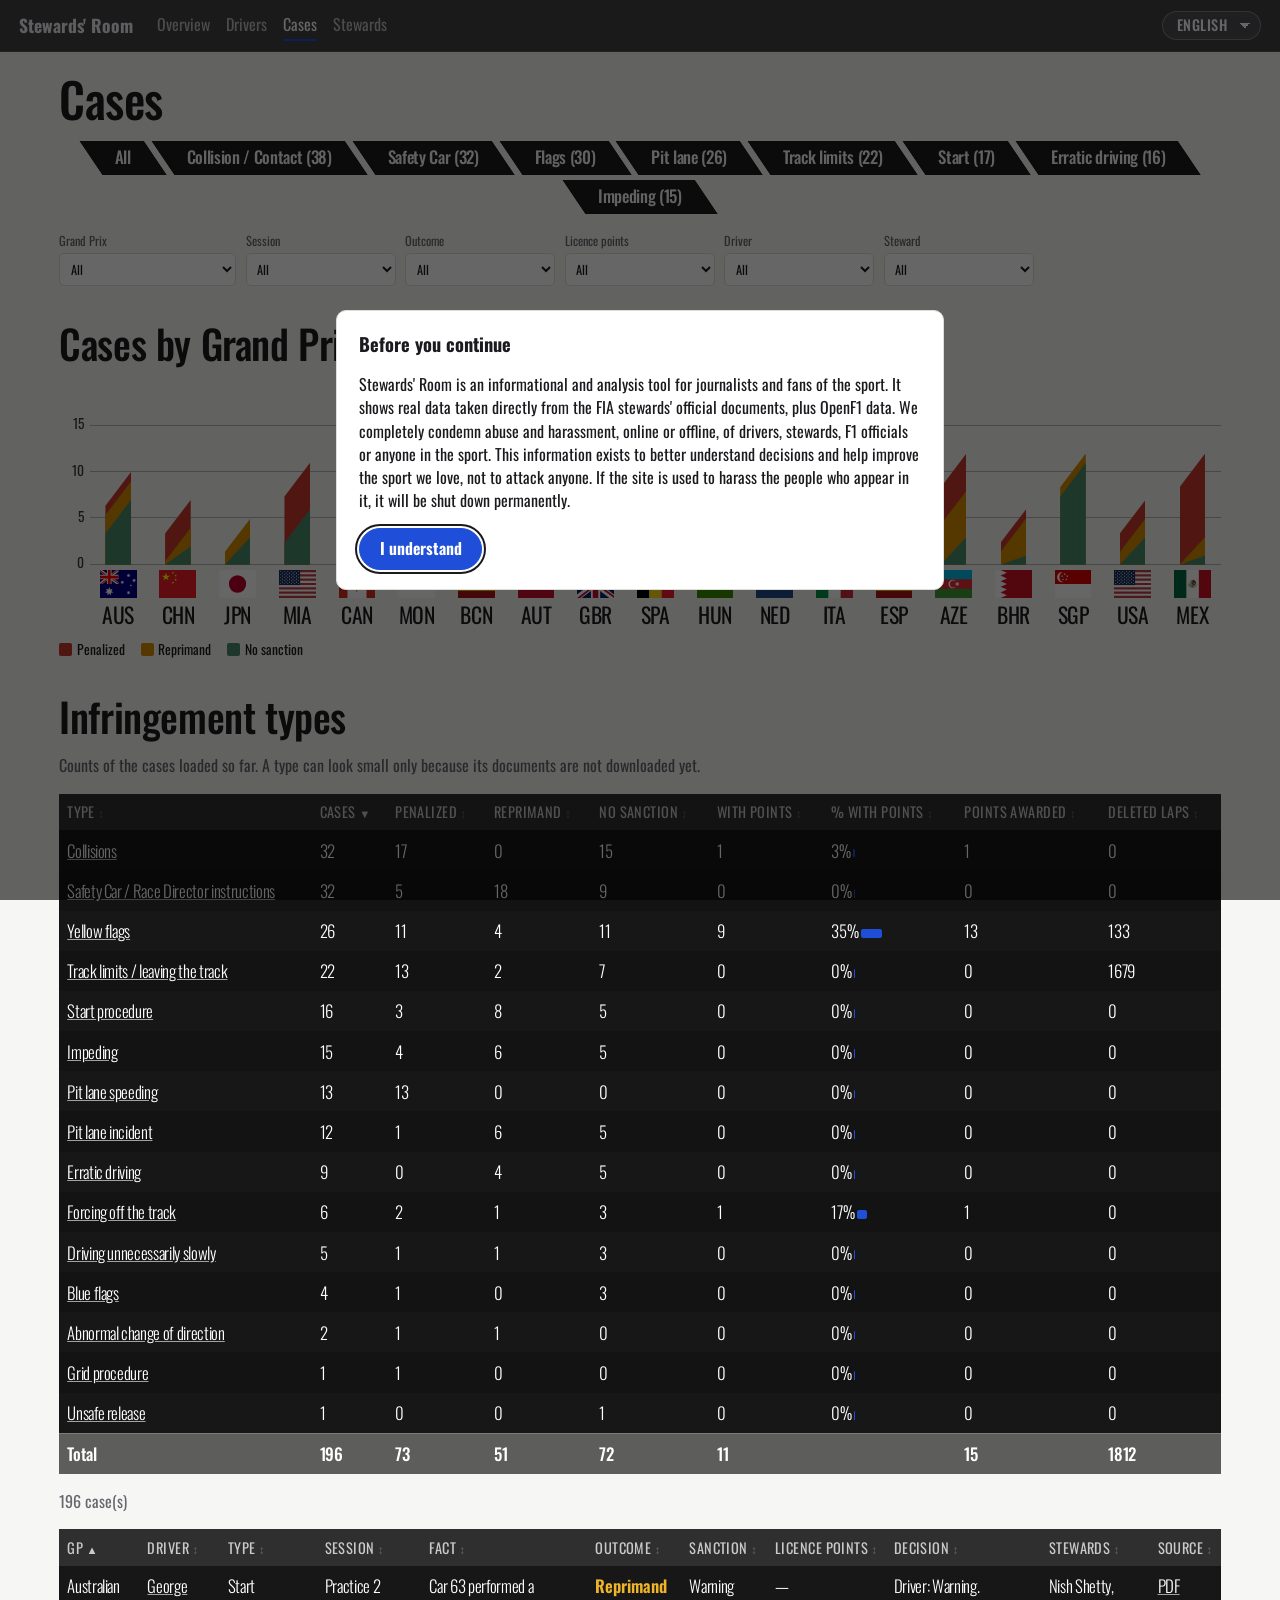
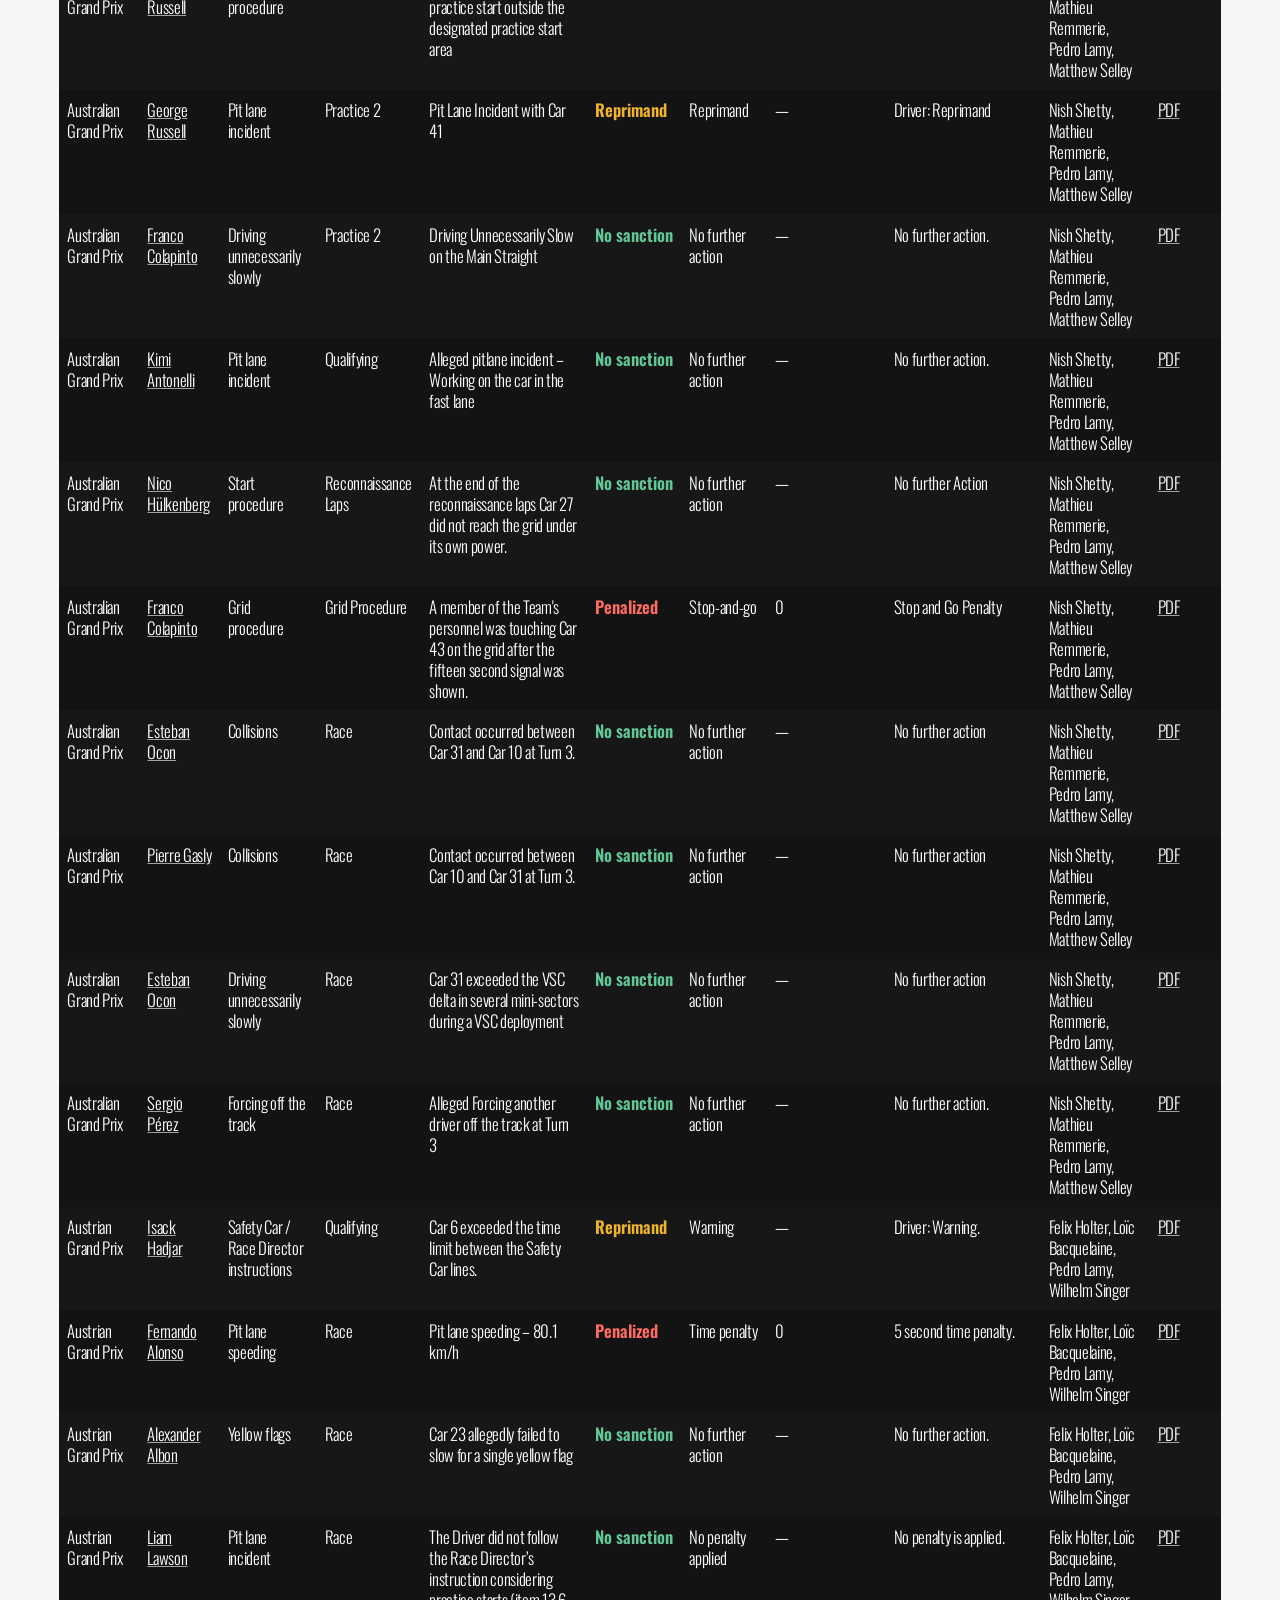
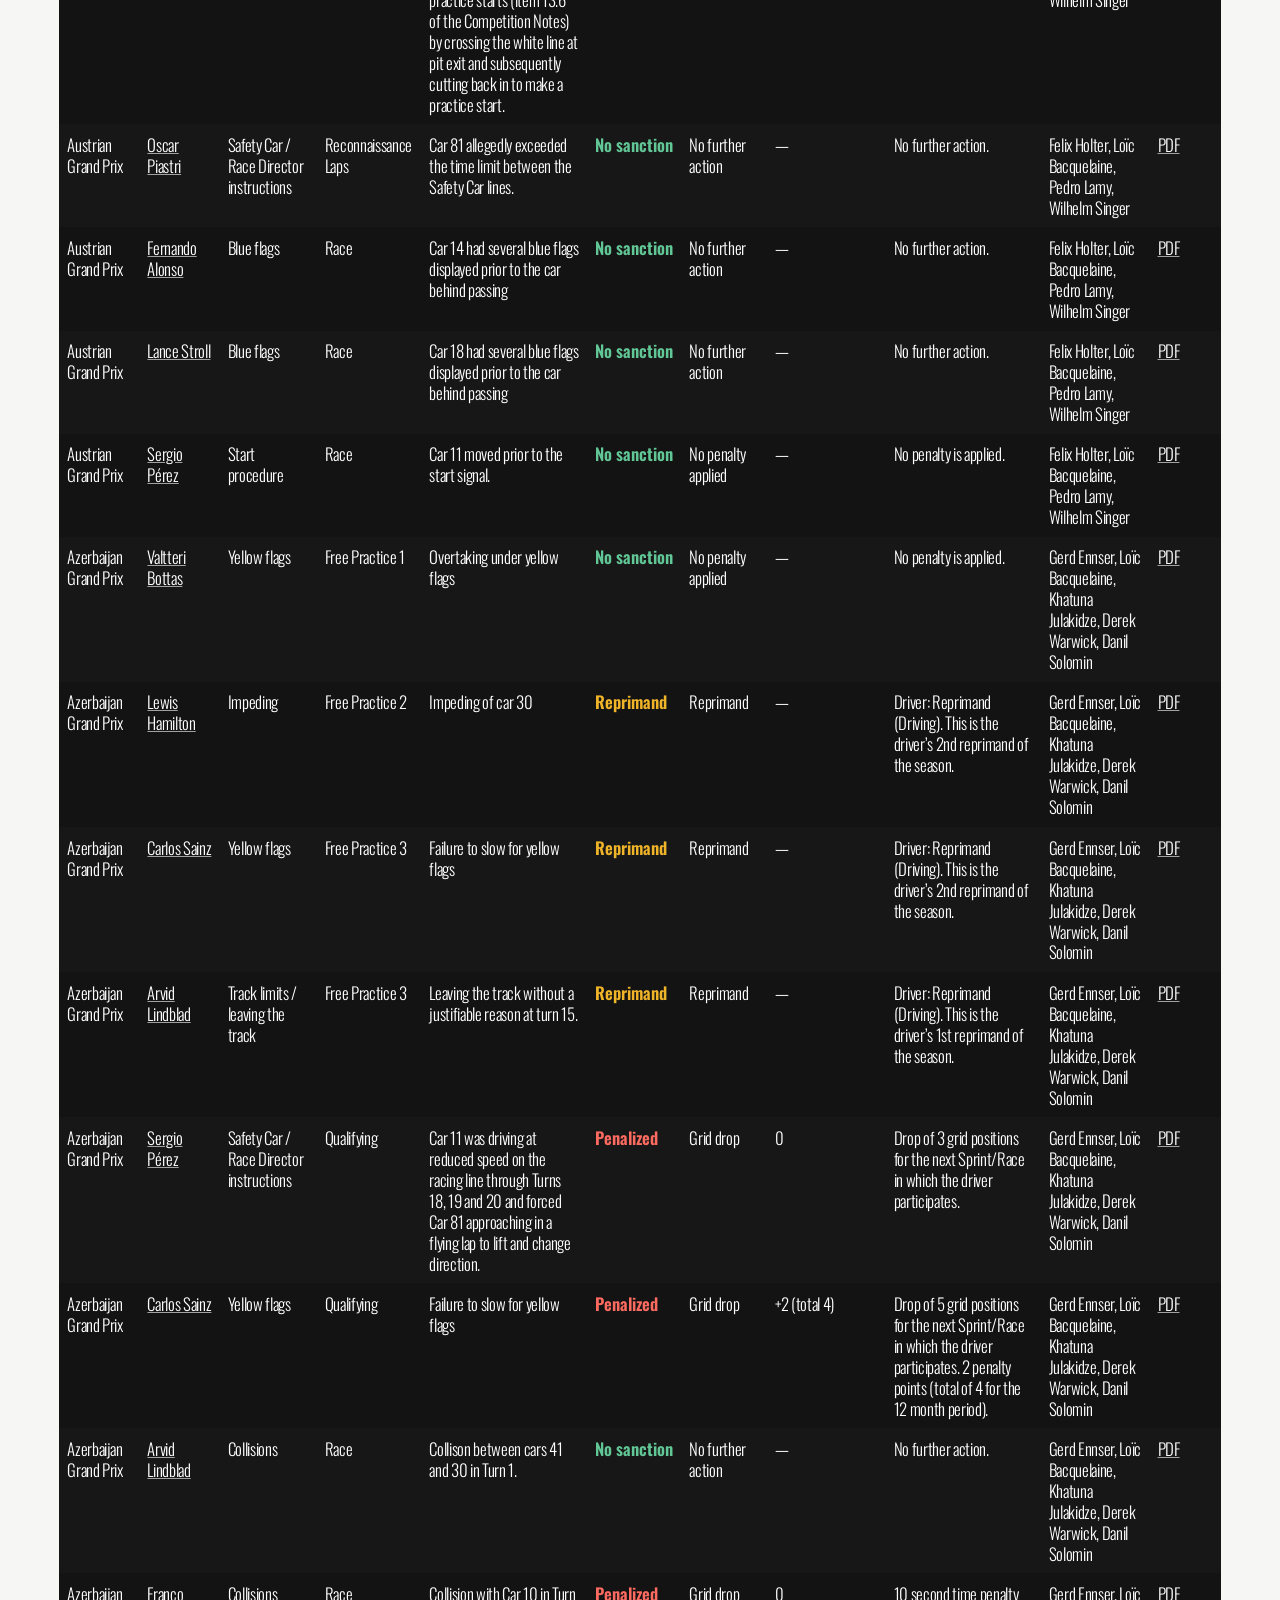
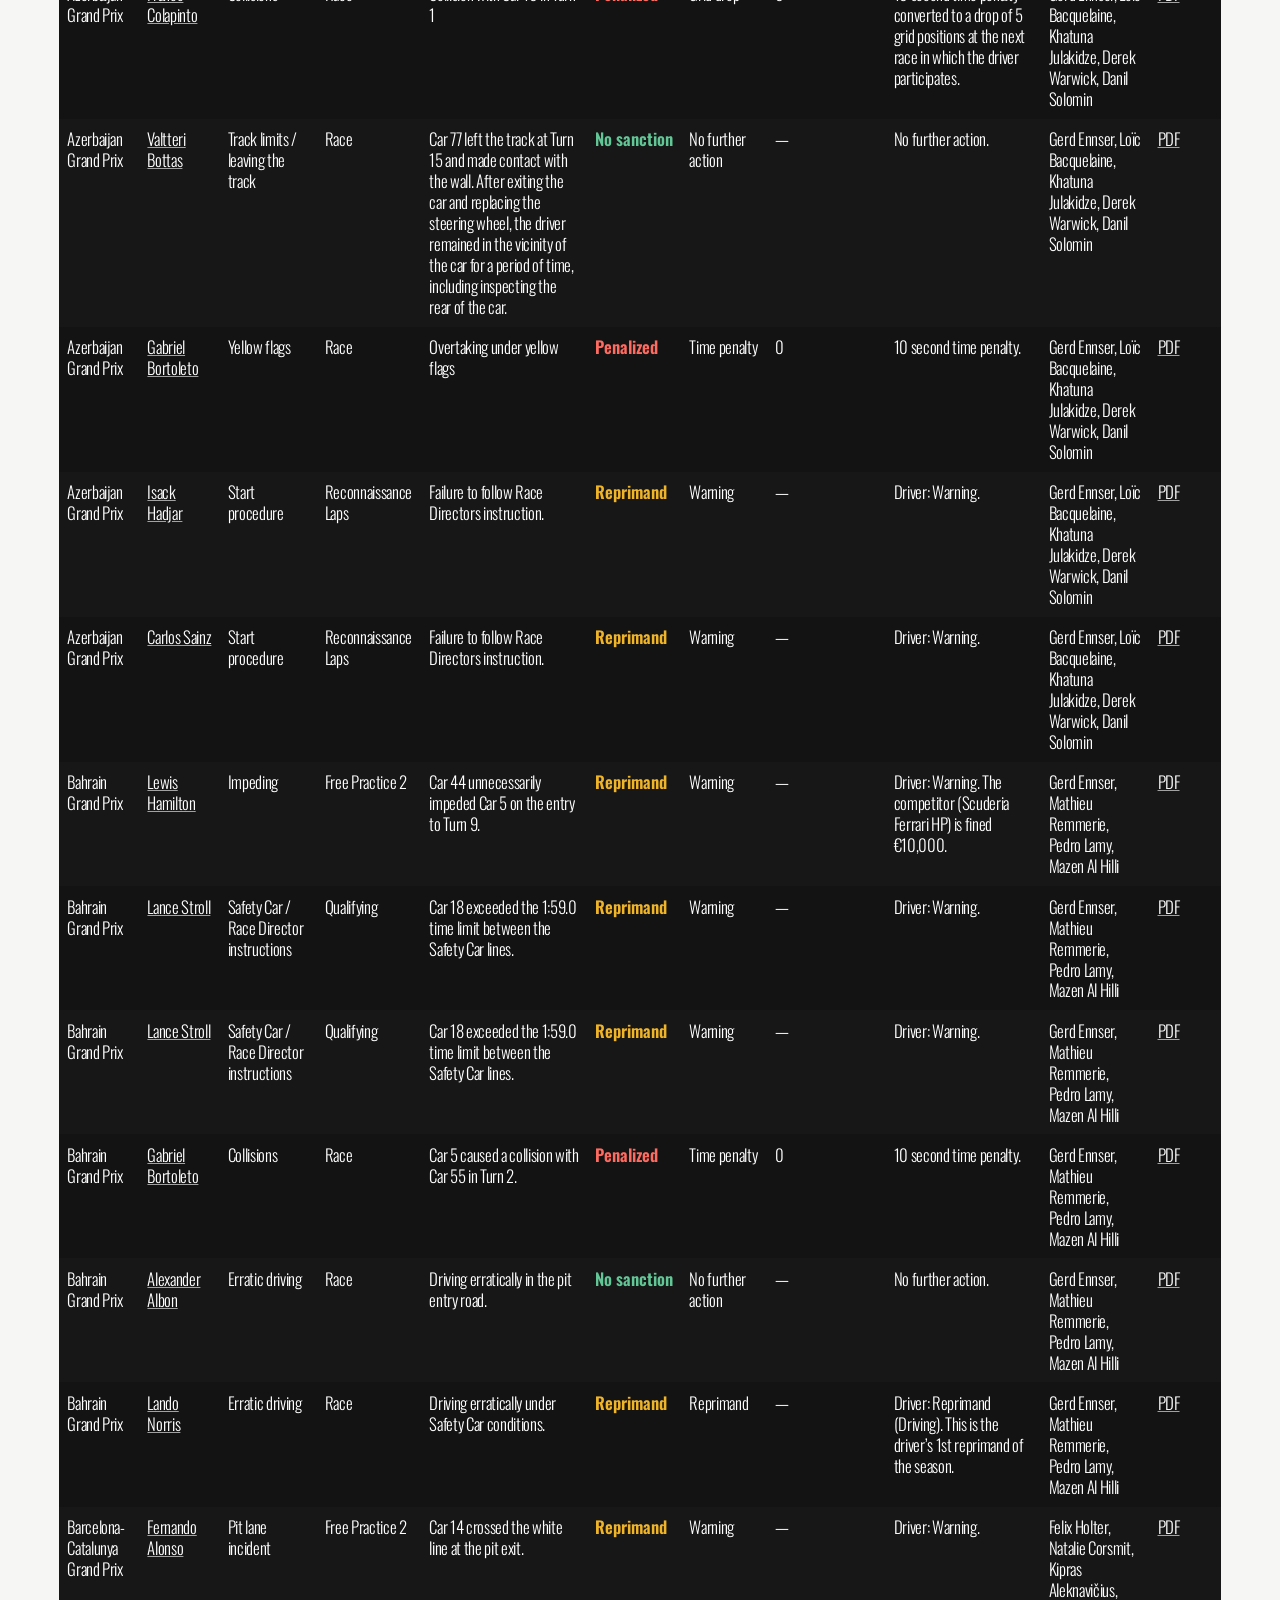
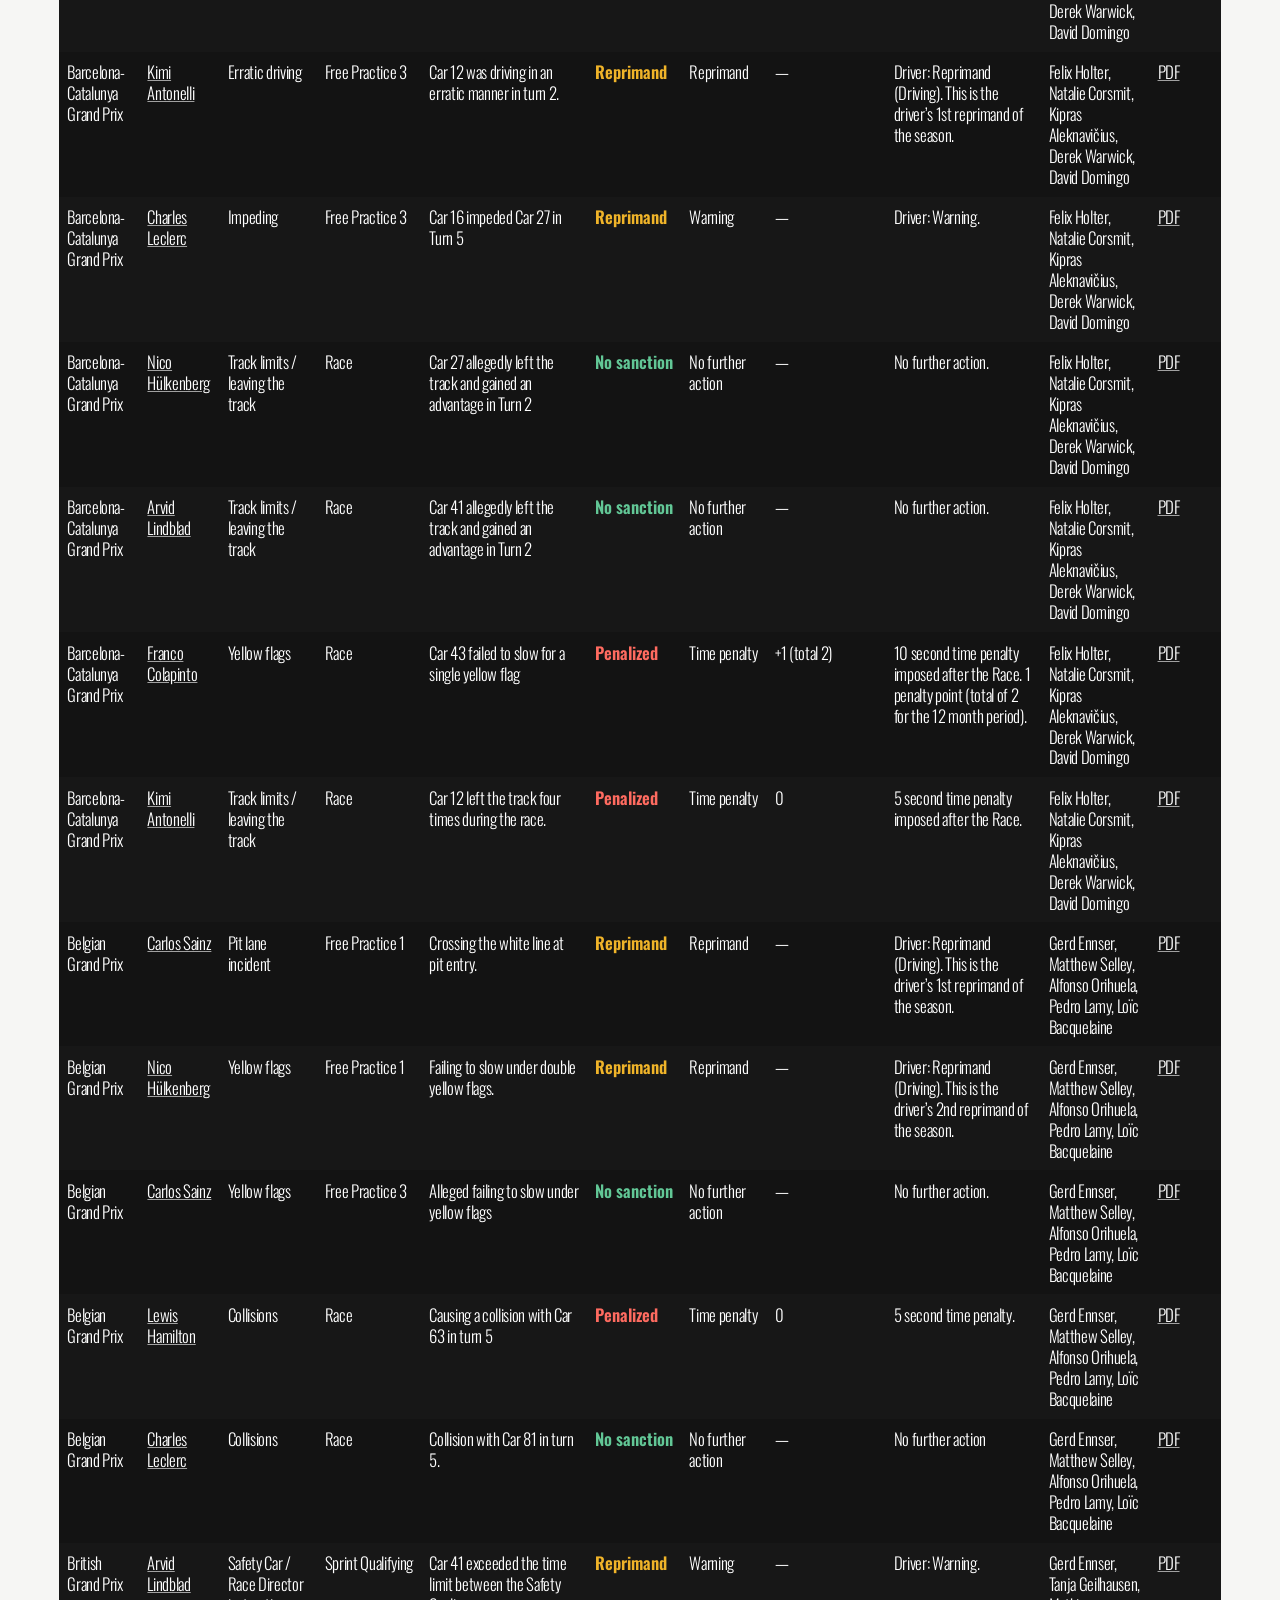
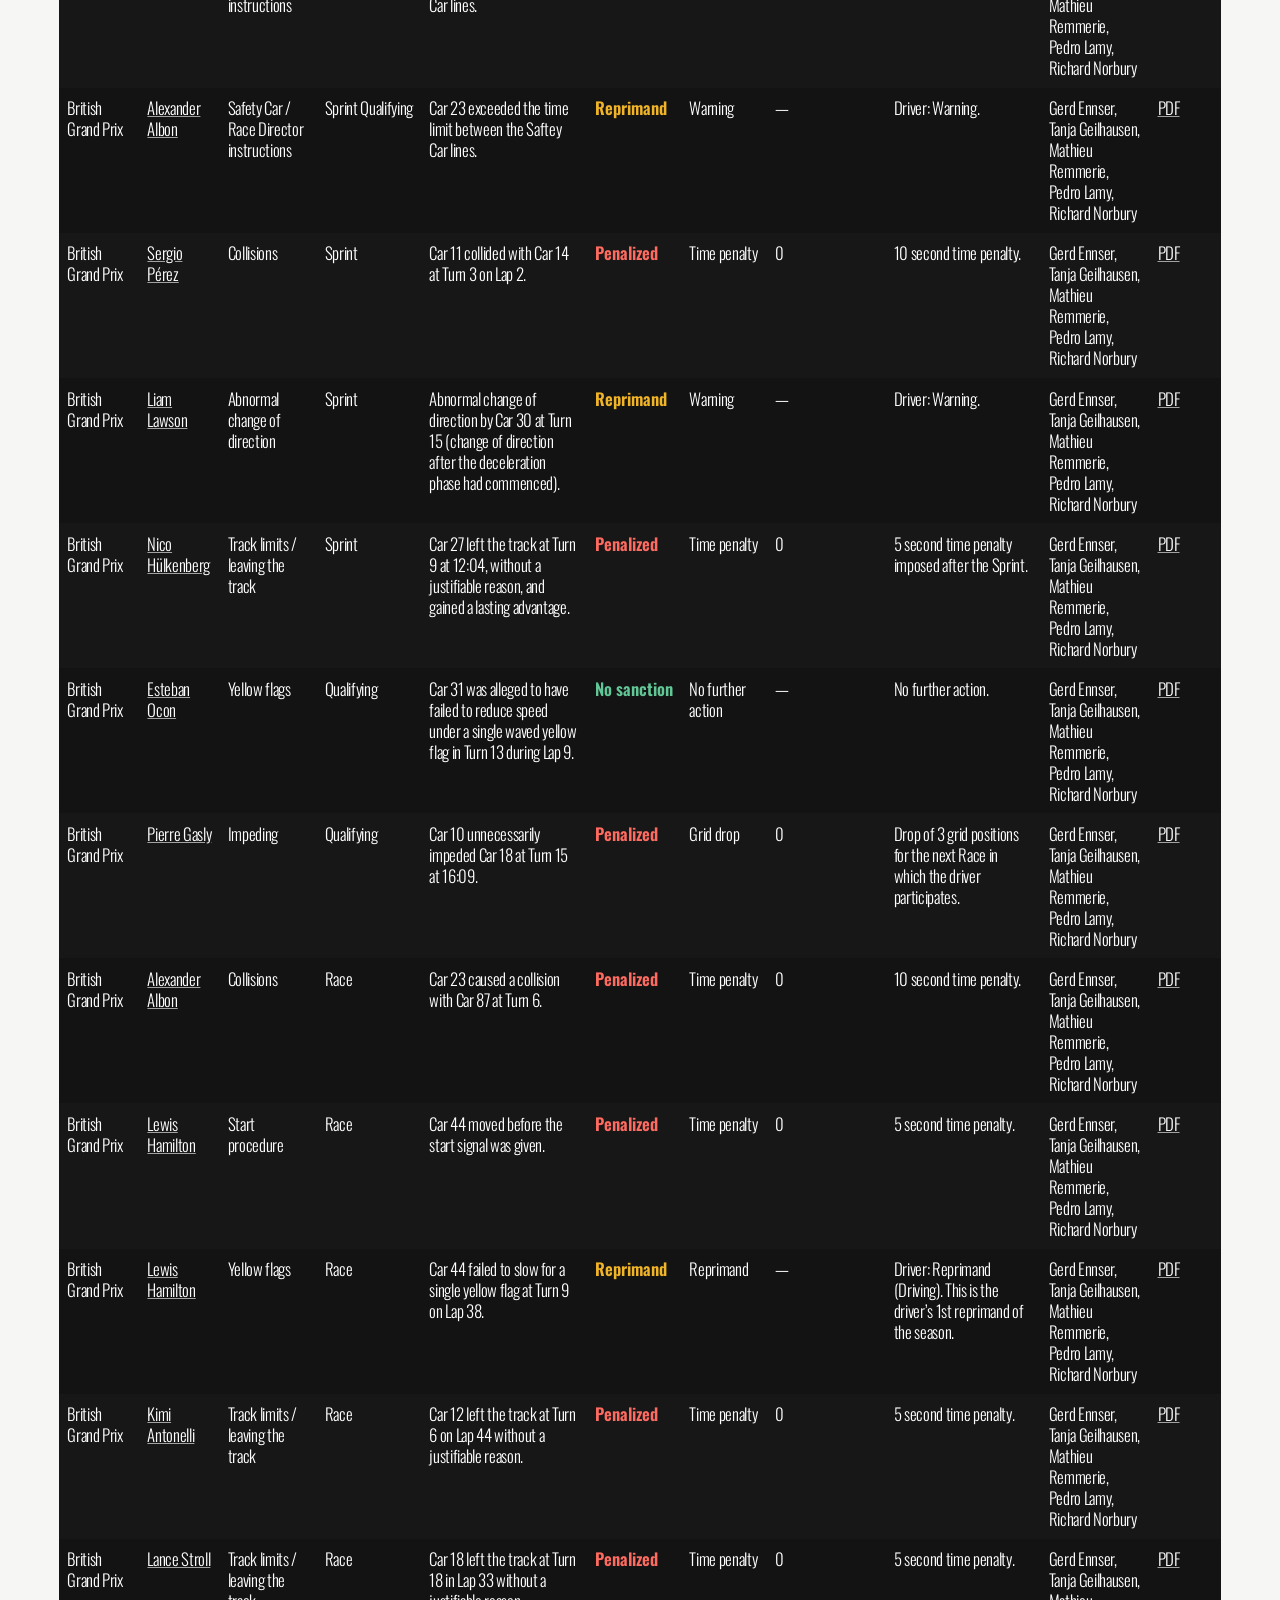
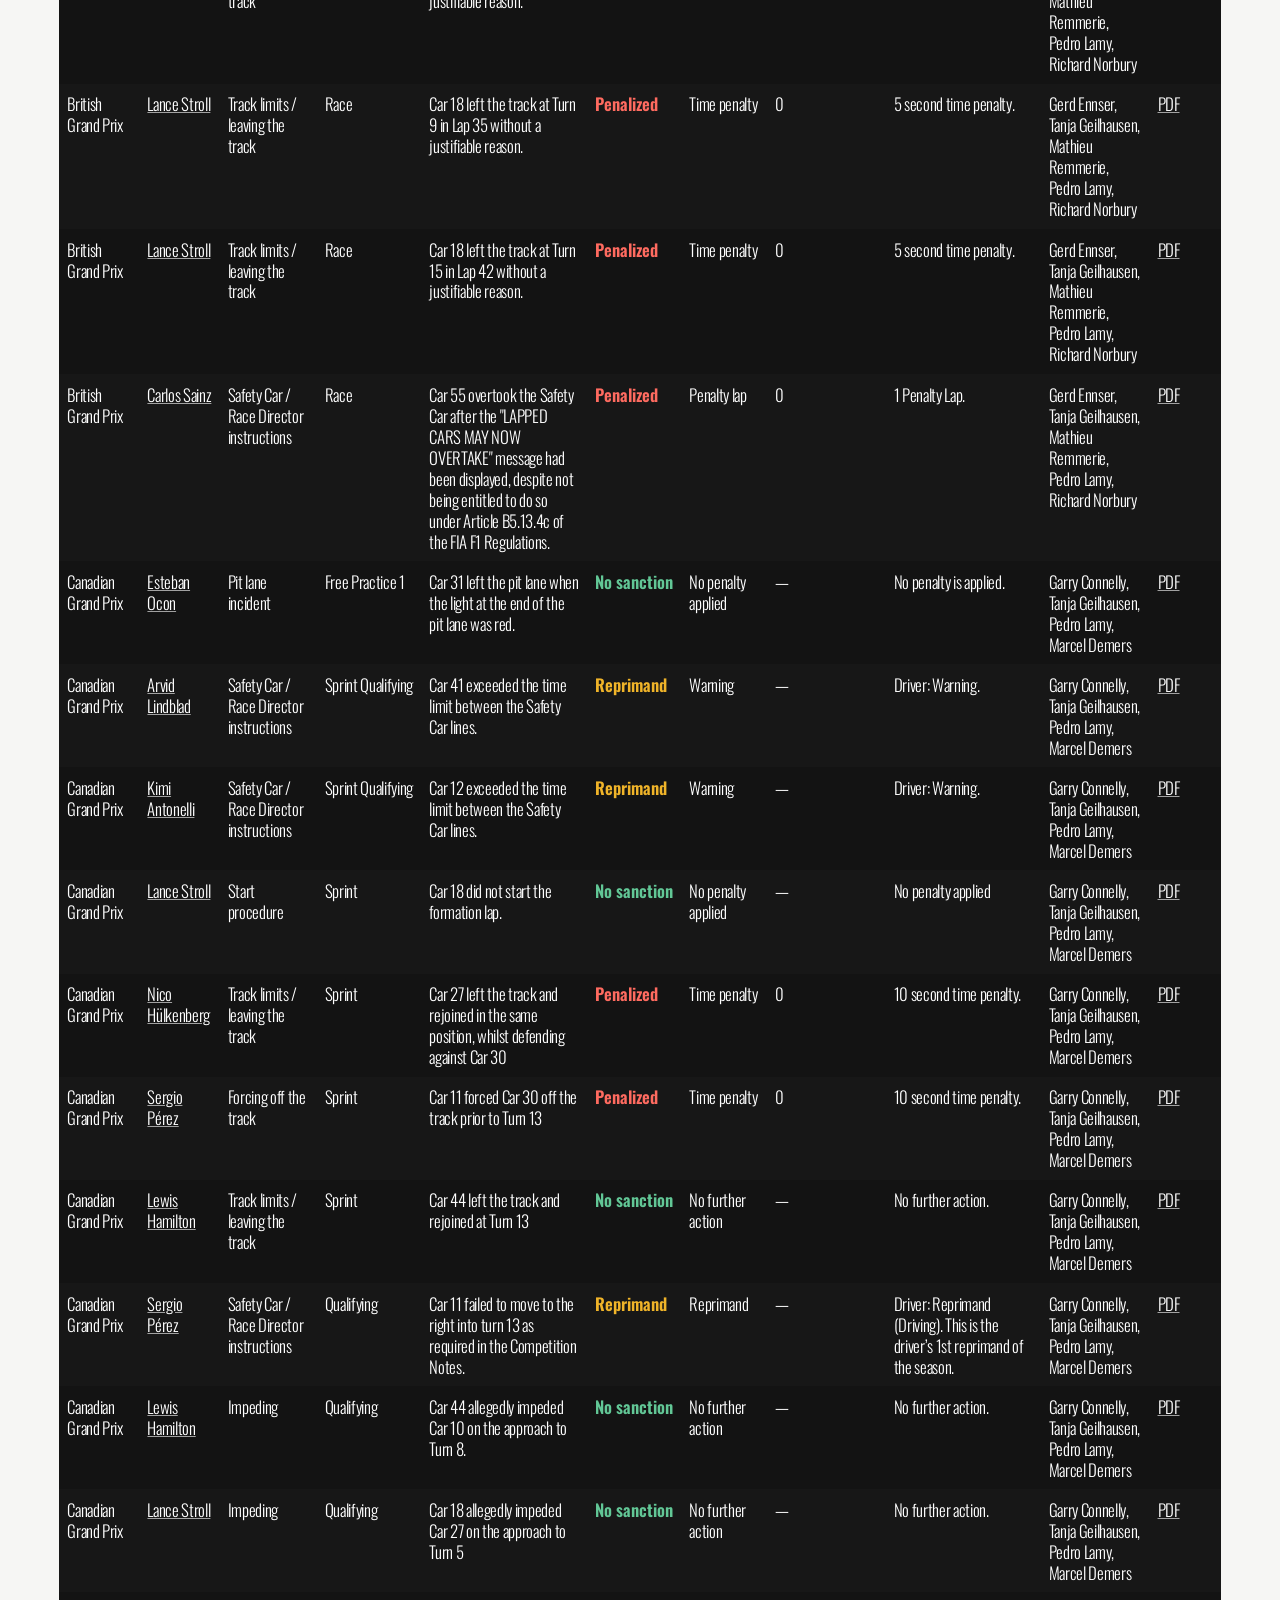
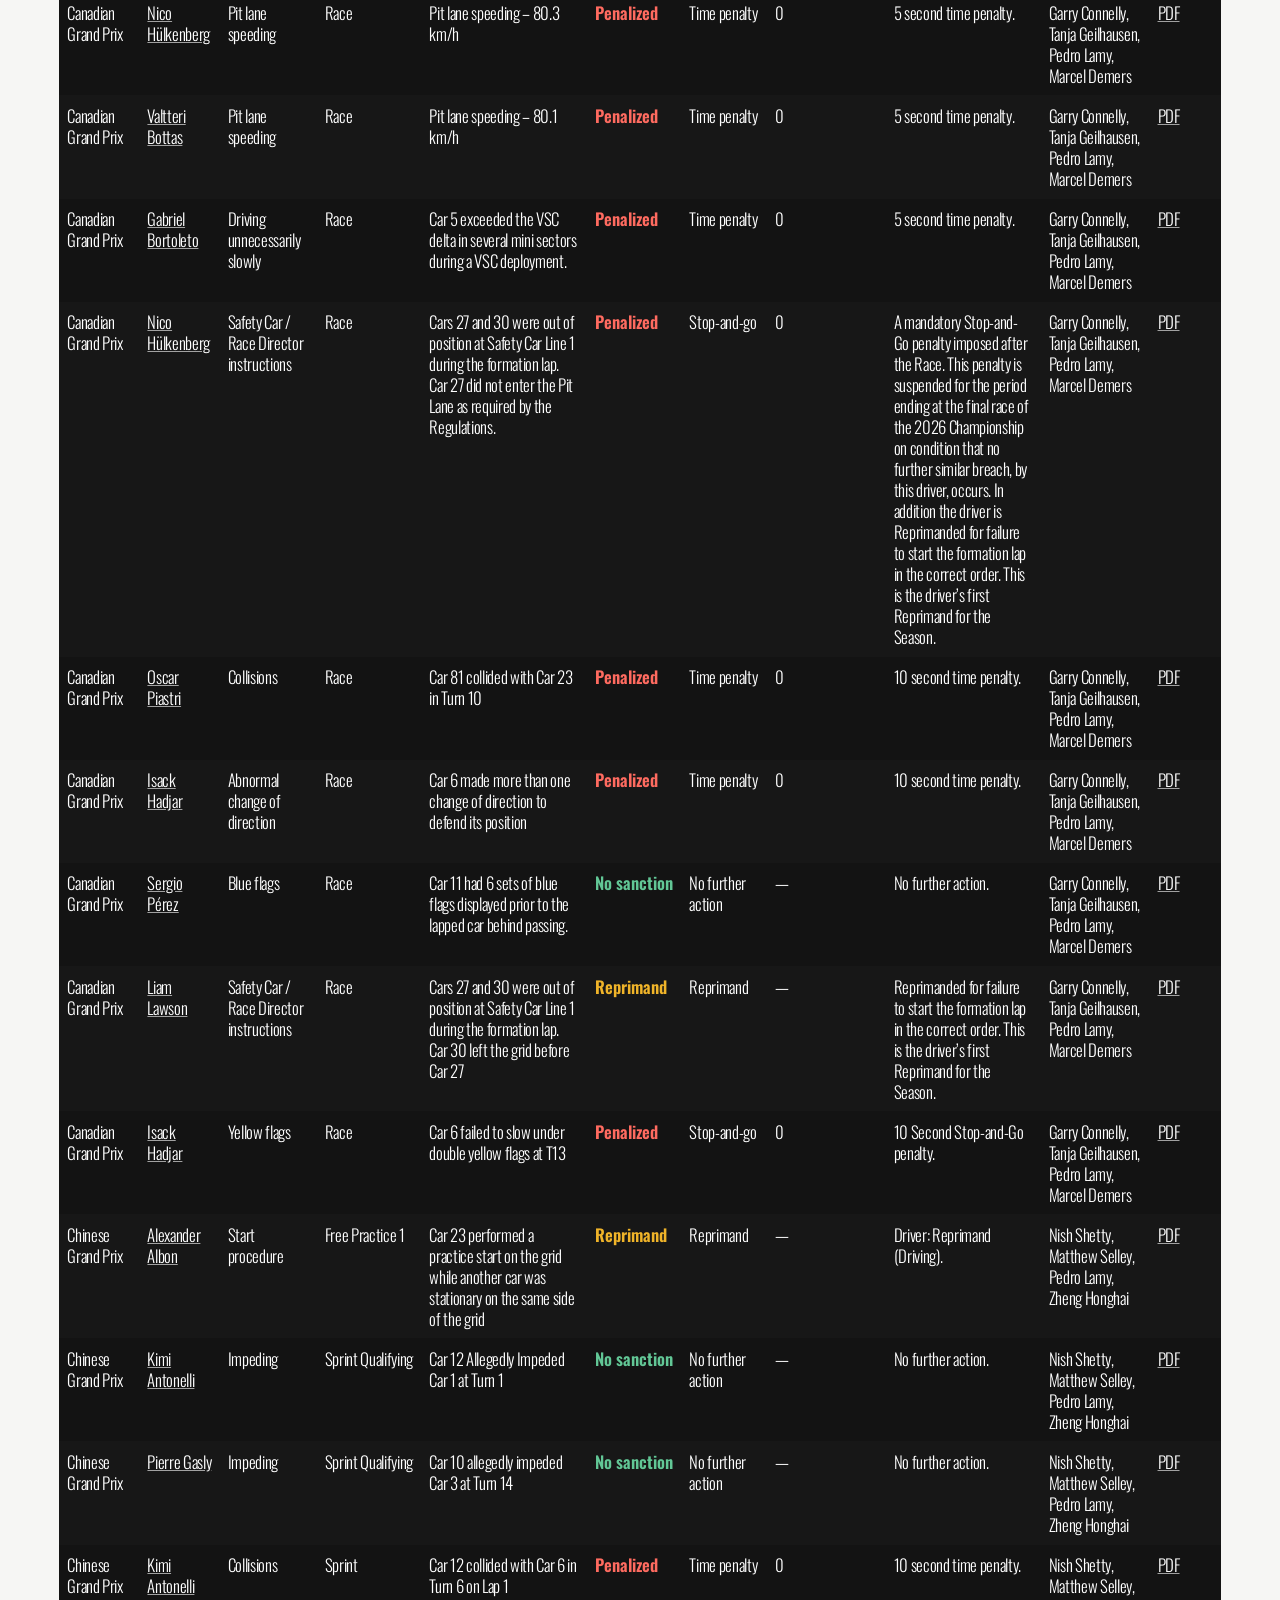
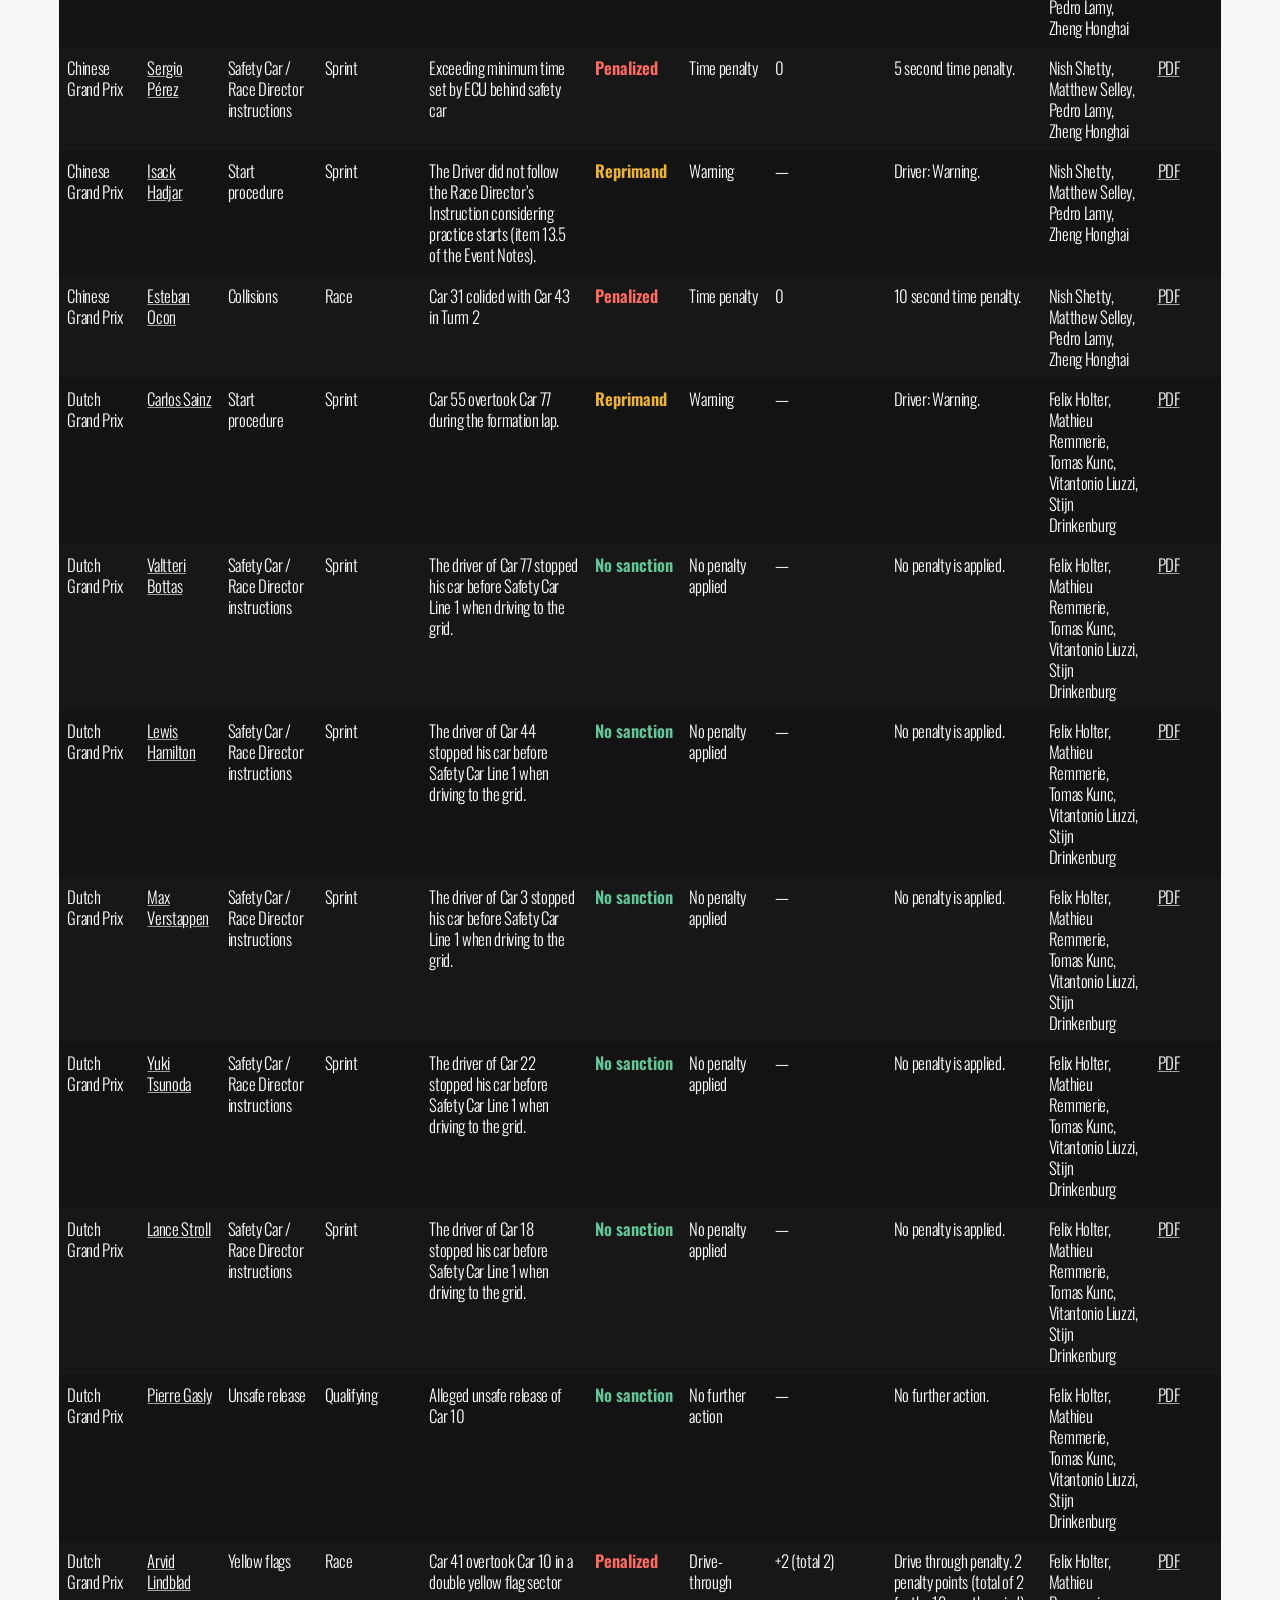
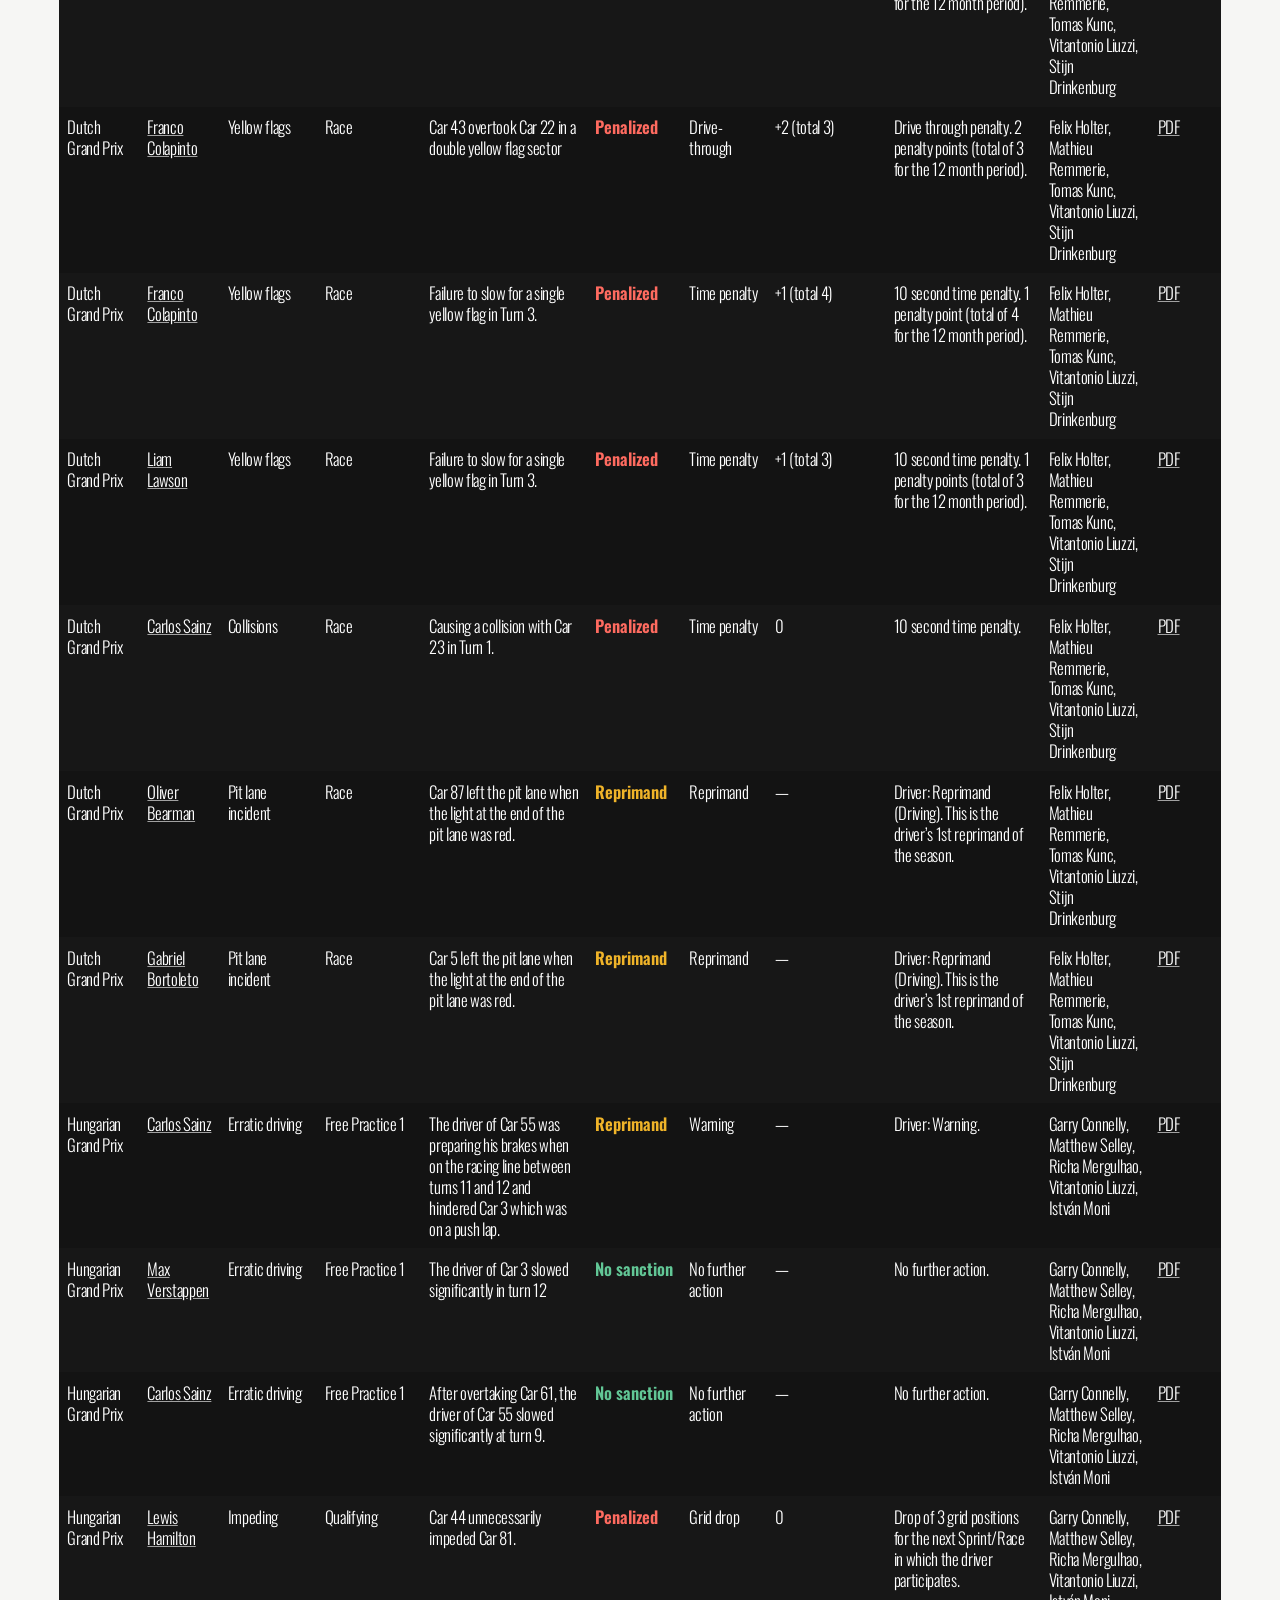
==== site/cases.html @ ce7fdfba "Publish the Stewards' Room site Static build of the site: pages, FIA stewards' decisions dataset, dr" ====
<!doctype html>
<html>
<head>
<meta http-equiv="Content-Security-Policy" content="default-src 'self'; script-src 'self'; style-src 'self' 'unsafe-inline'; img-src 'self' data: https://media.formula1.com; connect-src 'self'; font-src 'self'; object-src 'none'; base-uri 'none'; form-action 'none'">
<meta name="referrer" content="no-referrer">
<meta charset="utf-8">
<meta name="viewport" content="width=device-width, initial-scale=1">
<title>Stewards' Room</title>
<link rel="stylesheet" href="styles.css">
</head>
<body>
<main>
  <h1 data-i18n="cases.title"></h1>
  <div class="typebox" id="typeBox"></div>
  <div class="filters" id="filters"></div>
  <h2 data-i18n="chart.title"></h2>
  <div id="gpChart"></div>
  <div class="legend">
    <span><i style="background:var(--pen)"></i><span data-i18n="outcome.penalized"></span></span>
    <span><i style="background:var(--rep)"></i><span data-i18n="outcome.reprimand"></span></span>
    <span><i style="background:var(--none)"></i><span data-i18n="outcome.none"></span></span>
  </div>
  <h2 data-i18n="types.title"></h2>
  <p class="muted" data-i18n="types.note"></p>
  <div id="types"></div>
  <p class="muted" id="count"></p>
  <div id="cases"></div>
</main>
<script type="module" src="js/cases.js"></script>
</body>
</html>
---- site/styles.css ----
:root {
  --bg: #f6f6f4; --panel: #fff; --text: #1b1b1f; --muted: #66666e; --line: #deded9; --accent: #1f4fd8;
  --pen: #c8372d; --rep: #d58a00; --none: #4a8b6a;
  color-scheme: light dark;
}
@media (prefers-color-scheme: dark) {
  :root { --bg: #131316; --panel: #1c1c21; --text: #ececf0; --muted: #9a9aa5; --line: #2e2e36; --accent: #7aa2ff;
          --pen: #ff6b60; --rep: #f0b429; --none: #62c796; }
}
* { box-sizing: border-box; }
body { margin: 0; font: 15px/1.45 system-ui, "Segoe UI", sans-serif; background: var(--bg); color: var(--text); }
a { color: var(--accent); }
header.top { position: sticky; top: 0; z-index: 10; color: #ececf0; background: rgba(14, 14, 18, .78); -webkit-backdrop-filter: blur(10px); backdrop-filter: blur(10px); border-bottom: 1px solid rgba(255, 255, 255, .12); padding: .6rem 1.2rem; display: flex; gap: 1.5rem; align-items: center; flex-wrap: wrap; }
header.top strong { font-size: 1.1rem; }
header.top nav { display: flex; gap: 1rem; }
header.top nav a { text-decoration: none; color: rgba(255, 255, 255, .65); padding: .2rem 0; border-bottom: 2px solid transparent; }
header.top nav a:hover { color: #fff; }
header.top nav a[aria-current="page"] { color: #fff; border-color: var(--accent); }
main { box-sizing: border-box; width: 100%; max-width: 1200px; margin: 0 auto; padding: 1.2rem; } /* width: 100% because body is a flex column (auto margins would shrink it to its content) */
h1 { margin: .2rem 0 1rem; font-size: 1.5rem; }
h2 { margin: 1.6rem 0 .6rem; font-size: 1.15rem; }
.muted { color: var(--muted); font-size: .88rem; }
.avatar { width: 32px; height: 32px; border-radius: 50%; border: 2px solid var(--line); background: var(--panel); object-fit: cover; object-position: top; vertical-align: middle; margin-right: .5rem; flex: none; }
.avatar.big { width: 64px; height: 64px; border-width: 3px; margin-right: .8rem; }
.avatar.ph { display: inline-flex; align-items: center; justify-content: center; font-size: .62rem; font-weight: 700; color: var(--muted); }
.avatar.big.ph { font-size: .9rem; }
.notice { background: var(--panel); border: 1px solid var(--rep); border-left-width: 4px; padding: .6rem .9rem; border-radius: 6px; margin-bottom: 1rem; }
.cards { display: grid; grid-template-columns: repeat(auto-fit, minmax(150px, 1fr)); gap: .8rem; }
.card { background: var(--panel); border: 1px solid var(--line); border-radius: 8px; padding: .8rem 1rem; }
.card .n { font-size: 1.9rem; font-weight: 650; font-variant-numeric: tabular-nums; }
.card .l { color: var(--muted); font-size: .85rem; }
.filters { display: flex; flex-wrap: wrap; gap: .6rem; margin: .5rem 0 1rem; align-items: end; }
.filters label { display: flex; flex-direction: column; font-size: .78rem; color: var(--muted); gap: .15rem; }
select, input[type=search] { font: inherit; padding: .3rem .4rem; background: var(--panel); color: var(--text); border: 1px solid var(--line); border-radius: 5px; min-width: 150px; }
.tablewrap { overflow-x: auto; background: var(--panel); border: 1px solid var(--line); border-radius: 8px; }
table { border-collapse: collapse; width: 100%; }
th, td { padding: .45rem .7rem; text-align: left; border-bottom: 1px solid var(--line); vertical-align: top; }
tr:last-child td { border-bottom: 0; }
th { font-size: .78rem; text-transform: uppercase; letter-spacing: .03em; color: var(--muted); white-space: nowrap; }
th[data-sort] { cursor: pointer; user-select: none; }
th[data-sort]:hover { color: var(--text); }
th .arrow { font-size: .7rem; }
td.num, th.num { text-align: right; font-variant-numeric: tabular-nums; }
tfoot td { font-weight: 650; background: color-mix(in srgb, var(--line) 35%, transparent); }
.badge { display: inline-block; padding: .05rem .5rem; border-radius: 99px; font-size: .78rem; font-weight: 600; border: 1px solid currentColor; white-space: nowrap; }
.badge.pen { color: var(--pen); } .badge.rep { color: var(--rep); } .badge.none { color: var(--none); }
.empty { padding: 1rem; color: var(--muted); }
.legend { display: flex; gap: 1rem; font-size: .85rem; margin: .3rem 0; flex-wrap: wrap; }
.legend i { display: inline-block; width: .8rem; height: .8rem; border-radius: 2px; margin-right: .3rem; vertical-align: -1px; }
svg.chart { width: 100%; height: auto; background: var(--panel); border: 1px solid var(--line); border-radius: 8px; }
svg.chart text { fill: var(--muted); font-size: 11px; }
.decision { max-width: 38ch; }
.sr { position: absolute; width: 1px; height: 1px; overflow: hidden; clip: rect(0 0 0 0); }
header.top .lang { margin-left: auto; }
header.top select { -webkit-appearance: none; appearance: none; min-width: 0; font: 500 .9rem / 1 "Oswald", system-ui, sans-serif; letter-spacing: .03em; text-transform: uppercase; color: #fff; cursor: pointer;
  padding: .4rem 1.8rem .4rem .9rem; border: 1px solid rgba(255, 255, 255, .28); border-radius: 99px; color-scheme: dark;
  background-color: rgba(255, 255, 255, .08); background-repeat: no-repeat; background-size: 5px 5px, 5px 5px; background-position: calc(100% - 15px) 52%, calc(100% - 10px) 52%;
  background-image: linear-gradient(45deg, transparent 50%, #fff 50%), linear-gradient(135deg, #fff 50%, transparent 50%); }
header.top select:hover { background-color: rgba(255, 255, 255, .16); }
header.top select:focus-visible { outline: 2px solid #fff; outline-offset: 2px; }
header.top select option { background: #1c1c21; color: #fff; text-transform: none; }


.badge.syn { color: #fff; background: #c0262d; border-color: #c0262d; margin-left: .4rem; font-size: .68rem; }
.synthetic-banner { background: #c0262d; color: #fff; padding: .5rem 1.2rem; font-weight: 600; font-size: .9rem; }
.bar { display: inline-block; height: .55rem; background: var(--accent); border-radius: 2px; vertical-align: middle; }
.decision { min-width: 24ch; }
.badge.syn.mixed { background: transparent; color: #ff8a8f; }
.synthetic-banner .realonly { margin-left: 1rem; font-weight: 500; white-space: nowrap; }

:root { --on-accent: #fff; }
@media (prefers-color-scheme: dark) { :root { --on-accent: #101018; } }
.typebox { margin: 1rem 0 1.2rem; }

/* Disclaimers (DESIGN.md §9) */
body { min-height: 100vh; display: flex; flex-direction: column; } /* the footer sits at the end of the page, never over the content */
footer.foot { display: flex; flex-wrap: wrap; align-items: center; gap: .3rem 1.2rem; margin: auto 0 0; max-width: none; padding: .8rem 1.2rem; font: 300 .85rem / 1.4 "Inter", system-ui, sans-serif; letter-spacing: .01em; color: rgba(255, 255, 255, .72); background: rgba(14, 14, 18, .78); -webkit-backdrop-filter: blur(10px); backdrop-filter: blur(10px); border-top: 1px solid rgba(255, 255, 255, .12); }
.foot .linklike { color: rgba(255, 255, 255, .9); }
.foot .linklike:hover { color: #fff; }
.foot .foot-meta { margin-left: auto; }
.linklike { font: inherit; background: none; border: 0; padding: 0; color: var(--accent); text-decoration: underline; cursor: pointer; }
dialog.disclaimer { max-width: min(38rem, calc(100vw - 2rem)); background: var(--panel); color: var(--text); border: 1px solid var(--line); border-radius: 10px; padding: 1.2rem 1.4rem; }
dialog.disclaimer::backdrop { background: rgb(0 0 0 / .6); }
dialog.disclaimer h2 { margin-top: 0; }
dialog.disclaimer .strong { font-weight: 650; }
dialog.disclaimer .accept { font: inherit; font-weight: 650; padding: .5rem 1.2rem; border-radius: 99px; border: 1px solid var(--accent); background: var(--accent); color: var(--on-accent); cursor: pointer; }
dialog.disclaimer .accept:focus-visible { outline: 2px solid var(--text); outline-offset: 2px; }
.stewards-banner { background: var(--panel); border: 1px solid var(--pen); border-left-width: 6px; padding: .7rem 1rem; border-radius: 6px; margin-bottom: 1rem; font-weight: 600; }

/* Cells of the overview driver list (team logo, photo, name, number); the table itself uses the list style below. */
.drv-cell { display: flex; align-items: center; gap: .5rem; }
.drv-logo { width: 36px; height: 36px; flex: none; object-fit: contain; }
.drv-photo { width: 44px; height: 44px; flex: none; object-fit: cover; object-position: top; align-self: flex-end; }
.drv-name { flex: 1; min-width: 0; }
.drv-name a { color: inherit; text-decoration: none; }
.drv-name a:hover, .drv-name a:focus-visible { text-decoration: underline; }
.drv-num { font-style: italic; font-weight: 500; padding-left: .5rem; opacity: .6; }

/* Fonts for the driver header. DaggerSquare: 1001Fonts "Free For Commercial Use" licence, file used unmodified
   (public/fonts/LICENSE-DaggerSquare.txt). Oswald: SIL Open Font License (public/fonts/LICENSE-Oswald-OFL.txt). */
@font-face { font-family: "DaggerSquare"; src: url("fonts/DaggerSquare-Oblique.otf") format("opentype"); font-weight: 400; font-style: normal; font-display: swap; }
@font-face { font-family: "Oswald"; src: url("fonts/Oswald-Variable.ttf") format("truetype"); font-weight: 200 700; font-style: normal; font-display: swap; }
@font-face { font-family: "Inter"; src: url("fonts/Inter-Variable-latin.woff2") format("woff2"); font-weight: 100 900; font-style: normal; font-display: swap; } /* Inter: SIL OFL (public/fonts/LICENSE-Inter-OFL.txt) */

/* Driver header (Figma node 15:555): team-colour background with two soft white glows, big photo cut at the waist,
   name + number in DaggerSquare, everything else in Oswald, always white text. */
.hero { display: grid; grid-template-columns: minmax(9rem, 24%) 1fr; align-items: end; gap: clamp(1rem, 3vw, 2.5rem);
  padding: clamp(.6rem, 2vw, 1.2rem) 0 0; margin: .4rem 0 1.4rem; color: #fff;
  font-family: "Oswald", system-ui, sans-serif; text-transform: uppercase; letter-spacing: -.02em; text-shadow: 0 2px 14px rgba(0, 0, 0, .22); }

.hero-photo { display: block; width: 100%; height: auto; aspect-ratio: 1336 / 2100; object-fit: cover; object-position: top; align-self: end; }
.hero-info { align-self: center; padding-bottom: clamp(1rem, 3vw, 2rem); min-width: 0; }
.hero-head { display: flex; align-items: center; flex-wrap: wrap; gap: .4rem clamp(1rem, 3vw, 2.2rem); }
.hero-name { margin: 0; font: 400 clamp(2.1rem, 5.4vw, 4.9rem) / .84 "DaggerSquare", "Oswald", sans-serif; letter-spacing: 0; width: min-content; overflow-wrap: normal; }
.hero-name .badge { font-family: system-ui, sans-serif; font-size: .7rem; vertical-align: middle; letter-spacing: 0; }
.hero-num { font: 400 clamp(3.6rem, 10.5vw, 9.4rem) / .8 "DaggerSquare", "Oswald", sans-serif; letter-spacing: 0; }
.hero-team { display: flex; align-items: center; gap: .6rem; margin-top: .5rem; font-weight: 300; font-size: clamp(1.3rem, 2.6vw, 2.4rem); line-height: 1.1; }
.hero-licence { display: flex; align-items: baseline; flex-wrap: wrap; gap: .2rem .9rem; margin-top: clamp(.8rem, 2.4vw, 1.8rem); font-weight: 300; font-size: clamp(1.1rem, 2.2vw, 2rem); }
.hero-licence b { font-weight: 400; font-size: 1.5em; }
.hero-stats { display: flex; flex-wrap: wrap; gap: .3rem clamp(1.2rem, 3vw, 2.6rem); margin: clamp(.9rem, 2.4vw, 1.8rem) 0 0; }
.hero-stats > div { display: flex; align-items: baseline; gap: .45rem; }
.hero-stats dt { font-weight: 400; font-size: clamp(.75rem, 1.15vw, 1.05rem); }
.hero-stats dd { margin: 0; font-weight: 400; font-size: clamp(2rem, 4.2vw, 3.8rem); line-height: 1; font-variant-numeric: tabular-nums; }
@media (max-width: 640px) { .hero { grid-template-columns: 1fr; } .hero-photo { width: 62%; margin: 0 auto; } }

/* Driver page: the team colour and the two soft glows of the header cover the whole page (no dark side bars). The glows
   are fixed to the window so they stay put while scrolling. Text that sits directly on the colour is white; panels
   (cards, tables, charts) keep their own background. --team is set on <body> by driver.js. */
body.team-page { --team: #00a1e8; min-height: 100vh; background-color: var(--team); background-attachment: fixed;
  background-image: radial-gradient(ellipse 34% 46% at 3% 92%, rgba(255, 255, 255, .5), rgba(255, 255, 255, 0)),
                    radial-gradient(ellipse 34% 46% at 90% 8%, rgba(255, 255, 255, .5), rgba(255, 255, 255, 0)); }
body.team-page main { color: #fff; }
body.team-page .card, body.team-page .tablewrap, body.team-page .notice, body.team-page svg.chart { color: var(--text); } /* panels keep their own text colour */
body.team-page main > p a, body.team-page main > p a:visited { color: #fff; }
body.team-page .legend { color: #fff; text-shadow: 0 1px 8px rgba(0, 0, 0, .25); }
@media (max-width: 640px) { body.team-page { background-attachment: scroll; } }

/* Flag next to the team name in the driver header (Figma node 31:22): about as tall as the capital letters. */
.hero-flag { height: .78em; width: auto; aspect-ratio: 4 / 3; flex: none; }

/* Slanted buttons (Figma nodes 31:1457 and 31:1456): a parallelogram, top edge shifted left, bottom edge shifted right.
   It is a skewed rectangle behind the text, so it grows with the label and the slant angle stays the same (the design's
   124.7 / 183.75 = 0.68 -> 34deg). Idle = white outline, pressed = white fill and black text, "mixed" = some of the
   group's types are selected (only possible from an address typed by hand). Used by the group filter on the driver page. */
.tabs { display: flex; flex-wrap: wrap; justify-content: center; gap: .35rem .5rem; padding: 0 .75rem; } /* centred; the padding is room for the overhang of the slanted ends */
.tab { position: relative; z-index: 0; display: inline-flex; align-items: center; justify-content: center; height: 2.1rem; padding: 0 1.5rem;
  font: 500 1.05rem / 1 "Oswald", sans-serif; letter-spacing: -.02em; text-decoration: none; color: inherit; background: none; border: 0; cursor: pointer; }
.tab::before { content: ""; position: absolute; inset: 0; z-index: -1; border: 2px solid currentColor; transform: skewX(34deg); transition: background-color .12s; }
.tab:hover::before { background: color-mix(in srgb, currentColor 18%, transparent); }
/* Pressed = filled with the text colour, label in the page background colour (--tab-on). Works on light, dark and team-colour pages. */
.tab[aria-pressed="true"]::before, .tab[aria-pressed="true"]:hover::before { background: currentColor; }
.tab[aria-pressed="true"] > span { color: var(--tab-on, var(--bg)); }
.tab[aria-pressed="mixed"]::before { background: color-mix(in srgb, currentColor 28%, transparent); }
.tab:focus-visible { outline: 2px solid currentColor; outline-offset: 3px; }
body.team-page { --tab-on: #111; }
/* Driver page, below the header (Figma: the lower part is the team colour darkened 35%, full width). .lower paints
   its dark layer as a huge box-shadow clipped to the sides, so it bleeds to both edges of the window. */
/* The page is a column so the dark band (.lower) can grow to the bottom of the window when the content is short. */
body.team-page { padding-bottom: 0; }
body.team-page main { padding-bottom: 0; flex: 1; display: flex; flex-direction: column; width: 100%; }
body.team-page .lower { flex: 1; }
body.team-page .hero { margin-bottom: 0; }
body.team-page .lower { padding: 1rem 0 2rem; background: rgba(0, 0, 0, .35); box-shadow: 0 0 0 100vmax rgba(0, 0, 0, .35); clip-path: inset(0 -100vmax); }
body.team-page .lower .typebox { margin-top: 0; }
body.team-page .lower .typebox .muted { margin: .6rem 0 0; text-align: center; }

/* Cases per Grand Prix (Figma node 31:1455). Outcome colours are the site's own (--pen / --rep / --none), not the mock-up's.
   Bar width and the slope of its top edge (1.315 x the width) are one variable. */
.gpchart { --bw: 1.6rem; --bh: 11rem; --rise: calc(var(--bw) * 1.315); overflow-x: auto; }
.gpplot { position: relative; display: flex; align-items: flex-end; gap: .15rem; padding: .7rem 0 .6rem 1.9rem; min-width: min-content; }
/* Reference lines: the grid box has the same height as the bars and lines up with them, behind (the tallest bar reaches the top line). */
.gpgrid { position: absolute; left: 0; right: 0; top: .7rem; height: var(--bh); pointer-events: none; }
.gpline { position: absolute; left: 1.9rem; right: 0; border-top: 1px solid color-mix(in srgb, currentColor 30%, transparent); }
.gpline b { position: absolute; right: calc(100% + .35rem); top: -.62em; font: 400 .85rem / 1 "Oswald", sans-serif; color: inherit; opacity: .85; font-variant-numeric: tabular-nums; }
.gpcol { position: relative; flex: 1 0 2.9rem; font: inherit; color: inherit; background: none; border: 0; padding: 0; cursor: pointer; display: flex; flex-direction: column; align-items: center; gap: .35rem; min-width: 0; }
.gpcol.off .gpflag, .gpcol.off .gpcode { opacity: .4; }
.gpcol:disabled { cursor: default; }
/* One Grand Prix picked: everything else (bars, flags, labels) goes dark, the picked one stays as it is. */
.gpcol { transition: opacity .15s; }
.gpplot.sel .gpcol:not([aria-pressed="true"]) { opacity: .25; }
.gpplot.sel .gpcol:not([aria-pressed="true"]):not(:disabled):hover { opacity: .6; }
.gpcol:focus-visible { outline: 2px solid currentColor; outline-offset: 2px; }
.gpbar { position: relative; width: var(--bw); height: var(--bh); }
.seg { position: absolute; left: 0; right: 0; bottom: 0; height: var(--h); background: var(--c);
  clip-path: polygon(0 min(var(--rise), 100%), 100% 0, 100% 100%, 0 100%); }
.seg.pen { --c: var(--pen); } .seg.rep { --c: var(--rep); } .seg.none { --c: var(--none); }
.gpflag { width: 2.3rem; height: auto; aspect-ratio: 4 / 3; display: block; }
.gpcode { font: 400 1.35rem / 1 "Oswald", sans-serif; letter-spacing: -.02em; color: inherit; }

/* List style of the driver page (Figma node 31:1472): a dark translucent panel on the team colour, Oswald Light, every
   second row a little darker, the header on a lighter band. Applied to the three tables of the page (className 'list').
   The mock-up's text is huge (96px on a 4378px page); this is the same look at reading size. Numbers stay left-aligned,
   as in the design. */
.tablewrap.list { background: #171717; border: 0; border-radius: 0; color: #fff; --pen: #ff6b60; --rep: #f0b429; --none: #62c796; }
.tablewrap.list tfoot td { font-weight: 500; border-top: 1px solid rgba(255, 255, 255, .2); }
body.team-page .tablewrap.list { background: rgba(0, 0, 0, .61); border: 0; border-radius: 0; color: #fff;
  --pen: #ff6b60; --rep: #f0b429; --none: #62c796; }
.tablewrap.list table { font: 300 1.4rem / 1.2 "Oswald", sans-serif; letter-spacing: -.02em; }
.tablewrap.list th, .tablewrap.list td { padding: .8rem 1.1rem; border-bottom: 0; vertical-align: middle; }
.tablewrap.list th { background: rgba(255, 255, 255, .1); font: 400 1rem / 1.2 "Oswald", sans-serif; letter-spacing: .06em; color: rgba(255, 255, 255, .75); }
.tablewrap.list th[data-sort]:hover { color: #fff; }
/* Tables with many columns and long text (cases, deleted laps): same look, reading-size type. */
.tablewrap.list.compact table { font-size: 1.25rem; }
.tablewrap.list.compact th, .tablewrap.list.compact td { padding: .7rem .8rem; }
.tablewrap.list.compact td.num { font-weight: 600; } /* the figures stand out from the names */
/* Team column: a wider cell with the logo (and its header) centred, so it has room between the left edge and the driver's face. */
.tablewrap.list.compact th:first-child, .tablewrap.list.compact td:first-child { width: 7.5rem; padding-left: 1.2rem; padding-right: 1.2rem; text-align: center; }
.tablewrap.list.compact td:first-child .drv-logo { display: block; margin: 0 auto; }
.tablewrap.list.compact th:nth-child(2), .tablewrap.list.compact td:nth-child(2) { padding-left: .4rem; }
.tablewrap.list.dense table { font-size: 1.05rem; line-height: 1.25; }
.tablewrap.list.dense .decision { min-width: 14ch; }
.tablewrap.list.dense th, .tablewrap.list.dense td { padding: .6rem .5rem; vertical-align: top; }
.tablewrap.list.dense th { font-size: .9rem; letter-spacing: .03em; }
.tablewrap.list tbody tr:nth-child(even) { background: rgba(0, 0, 0, .16); }
.tablewrap.list td.num, .tablewrap.list th.num { text-align: left; }
.tablewrap.list a, .tablewrap.list a:visited { color: #fff; text-decoration-color: rgba(255, 255, 255, .6); }

/* Typography of the whole site: two faces only. Oswald for everything; DaggerSquare only for a driver's name and number
   (.hero-name / .hero-num, .dcard-num). Titles are big. */
body { font-family: "Oswald", system-ui, "Segoe UI", sans-serif; font-size: 16px; }

.muted { font-size: 1rem; }
main h1 { margin: .2rem 0 1rem; font: 500 clamp(2.1rem, 4vw, 3rem) / 1.05 "Oswald", sans-serif; letter-spacing: -.01em; }
main h2 { margin: 2.2rem 0 .8rem; font: 500 clamp(1.8rem, 3.2vw, 2.5rem) / 1.1 "Oswald", sans-serif; letter-spacing: -.01em; }
body.team-page .lower h2 { color: #fff; text-shadow: 0 1px 8px rgba(0, 0, 0, .25); }
body.team-page .lower .muted { color: rgba(255, 255, 255, .8); }
/* The colour key sits under the chart. */
body.team-page .legend { margin: .6rem 0 0; font-size: 1.05rem; gap: .6rem 1.4rem; }
body.team-page .legend i { width: .95rem; height: .95rem; }
/* Outcome words in the tables (Penalizado, Reprimenda, Sin sanción): no circle, just coloured letters, a notch heavier than the rest. */
.tablewrap.list .badge:not(.syn) { padding: 0; border: 0; border-radius: 0; background: none; font-size: inherit; font-weight: 600; letter-spacing: 0; }

/* Arrows (Figma node 33:2037, the double chevron; one chevron of it is used, mirrored for "previous"). The SVG is a mask,
   so the colour is just a background and can change per use. Left and right arrows on the driver page: pager. */
.chev { display: block; width: 2.1rem; height: 2.7rem; background: currentColor; -webkit-mask: url("img/icons/chevron.svg") center / contain no-repeat; mask: url("img/icons/chevron.svg") center / contain no-repeat; }
.pg-prev .chev { transform: scaleX(-1); }
/* The arrows sit at the two sides of the driver header, centred on it vertically (next to the photo and the name). The header
   gets side room for them. */
.herobox { position: relative; padding: 0 clamp(2.2rem, 4.2vw, 3.6rem); }
.pager { position: absolute; inset: 0; display: flex; justify-content: space-between; align-items: center; pointer-events: none; }
.pager .pg { pointer-events: auto; }
.pg { display: inline-flex; color: #fff; padding: .1rem .3rem; opacity: .95; transition: transform .12s, opacity .12s; }
.pg:hover { opacity: 1; }
.pg-prev:hover { transform: translateX(-.2rem); } .pg-next:hover { transform: translateX(.2rem); }
.pg:focus-visible { outline: 2px solid #fff; outline-offset: 2px; }

/* Drivers page: one small card per driver (team-colour background with the two soft glows, photo cut at the waist,
   number in DaggerSquare, name in Oswald). */
.dcards { display: grid; grid-template-columns: repeat(auto-fill, minmax(9.5rem, 1fr)); gap: .9rem; margin: 1rem 0 2rem; }
.dcard { position: relative; display: block; aspect-ratio: 3 / 4; overflow: hidden; border-radius: .3rem; color: #fff; text-decoration: none; font-family: "Oswald", system-ui, sans-serif;
  background: radial-gradient(ellipse 85% 45% at 8% 100%, rgba(255, 255, 255, .45), rgba(255, 255, 255, 0)), radial-gradient(ellipse 85% 45% at 95% 0%, rgba(255, 255, 255, .4), rgba(255, 255, 255, 0)), var(--team); }
.dcard-photo { position: absolute; left: 50%; bottom: 0; height: 88%; width: auto; transform: translateX(-50%); transition: transform .2s; }
.dcard:hover .dcard-photo { transform: translateX(-50%) scale(1.04); }
/* Headshots served by the F1 CDN are square (the tall cut-outs are local-only): full card width, sitting on the bottom edge. */
.dcard-photo.remote { height: auto; width: 100%; }
.hero-photo.remote { aspect-ratio: 1; object-fit: contain; }
.dcard-num { position: absolute; top: .3rem; right: .55rem; font: 400 1.9rem / 1 "DaggerSquare", "Oswald", sans-serif; text-shadow: 0 2px 10px rgba(0, 0, 0, .3); }
.dcard-name { position: absolute; left: 0; right: 0; bottom: 0; display: flex; flex-direction: column; padding: 1.6rem .6rem .45rem; line-height: 1.05; background: linear-gradient(rgba(0, 0, 0, 0), rgba(0, 0, 0, .65)); }
.dcard-first { font-weight: 300; font-size: .85rem; opacity: .9; }
.dcard-last { display: flex; align-items: center; gap: .35rem; font-weight: 500; font-size: 1.2rem; text-transform: uppercase; letter-spacing: -.01em; }
.dcard-flag { width: 1.1rem; height: auto; aspect-ratio: 4 / 3; flex: none; }
.dcard:hover, .dcard:focus-visible { box-shadow: 0 0 0 2px var(--text); }
.dcard:focus-visible { outline: none; }

/* Overview driver list: the shared list style plus a thin team-colour edge on every row (--team, from the validated OpenF1
   colour, see teams.js). Sortable headers show a small arrow hint. */
.tablewrap.list tr.drv td:first-child { box-shadow: inset 3px 0 0 var(--team); }
.tablewrap.list .drv-name a:hover, .tablewrap.list .drv-name a:focus-visible { text-decoration: underline; }
.tablewrap.list .drv-name { white-space: nowrap; }
.tablewrap.list th[data-sort] { cursor: pointer; white-space: nowrap; }
.tablewrap.list th[data-sort]:not(:has(.arrow))::after { content: " ↕"; opacity: .35; font-size: .8em; }

/* Overview list: a row lights up in its team colour (--team) on every column, and a click opens the driver. */
.tablewrap.list tr.drv { cursor: pointer; }
.tablewrap.list tr.drv td { transition: background-color .12s; }
.tablewrap.list tr.drv:hover td, .tablewrap.list tr.drv:focus-within td { background: var(--team); color: #fff; text-shadow: 0 1px 2px rgba(0, 0, 0, .4); }
.tablewrap.list tr.drv:hover td:first-child, .tablewrap.list tr.drv:focus-within td:first-child { box-shadow: none; }

/* Smoother move between pages (driver to driver with the arrows, etc.): the browser keeps the old page on screen and
   crossfades to the new one instead of showing an empty dark page in between. Browsers without support just navigate. */
@view-transition { navigation: auto; }
::view-transition-old(root), ::view-transition-new(root) { animation-duration: .22s; }
/* Driver page: the photo and the text fade in when the data arrives, instead of popping in. */
.hero-photo { opacity: 0; transition: opacity .3s ease-out; }
.hero-photo.loaded { opacity: 1; }
.hero-info { animation: fade-in .3s ease-out both; }
/* Reserve the header's space while the data loads (an empty #hero): a placeholder with the photo's proportions in the photo
   column, so the dark band below does not jump when the header appears. */
.hero:empty::before { content: ""; display: block; aspect-ratio: 1336 / 2100; }
@media (max-width: 640px) { .hero:empty::before { width: 62%; margin: 0 auto; } }
@keyframes fade-in { from { opacity: 0; } }
@media (prefers-reduced-motion: reduce) {
  @view-transition { navigation: none; }
  .hero-photo { transition: none; }
  .hero-info { animation: none; }
}

/* Overview page (Figma node 36:2): the whole page is the same dark red (#690000) with the two soft white glows; title, season and totals on top, the driver list below. */
body.overview-page { background-color: #690000; background-attachment: fixed; --tab-on: #111;
  background-image: radial-gradient(ellipse 34% 46% at 3% 92%, rgba(255, 255, 255, .5), rgba(255, 255, 255, 0)),
                    radial-gradient(ellipse 34% 46% at 90% 8%, rgba(255, 255, 255, .5), rgba(255, 255, 255, 0)); }
body.overview-page main { color: #fff; padding-top: 0; }
.ov-hero { display: flex; flex-wrap: wrap; align-items: center; justify-content: space-between; gap: 1.2rem 2rem; padding: clamp(1.2rem, 3vw, 2.4rem) 0 clamp(1.4rem, 3vw, 2.6rem); color: #fff; text-transform: uppercase; }
main .ov-title { margin: 0; font: 400 1rem / 1 "Oswald", sans-serif; letter-spacing: 0; display: flex; flex-direction: column; }
.ov-f1, .ov-sr { font-family: "DaggerSquare", "Oswald", sans-serif; line-height: .82; }
.ov-f1 { display: flex; gap: .5em; font-size: clamp(3rem, 8.6vw, 7.5rem); }
.ov-f1 i { font-style: normal; }
.ov-sr { font-size: clamp(1.9rem, 5.7vw, 5rem); }
.ov-season { margin-top: .5rem; font-weight: 300; font-size: clamp(1.1rem, 2.85vw, 2.5rem); line-height: .82; }
.ov-stats { display: flex; flex-direction: column; align-items: flex-end; gap: .4rem; margin: 0 0 0 auto; max-width: 100%; font-family: "Oswald", sans-serif; letter-spacing: -.02em; }
.ov-row { display: flex; flex-wrap: wrap; justify-content: flex-end; gap: .4rem clamp(1.2rem, 2.6vw, 2.4rem); }
.ov-row > div { display: flex; align-items: baseline; gap: .5rem; }
.ov-stats dt { font-weight: 400; font-size: clamp(.7rem, 1.2vw, 1.05rem); }
.ov-stats dd { margin: 0; font-weight: 400; font-size: clamp(2.2rem, 5.4vw, 4.8rem); line-height: 1.05; font-variant-numeric: tabular-nums; }
.ov-lower { padding-top: 1.2rem; }
body.overview-page .ov-lower h2 { color: #fff; text-shadow: 0 1px 8px rgba(0, 0, 0, .25); }
body.overview-page .tablewrap.list { background: rgba(0, 0, 0, .61); }
@media (max-width: 640px) { body.overview-page { background-attachment: scroll; } }
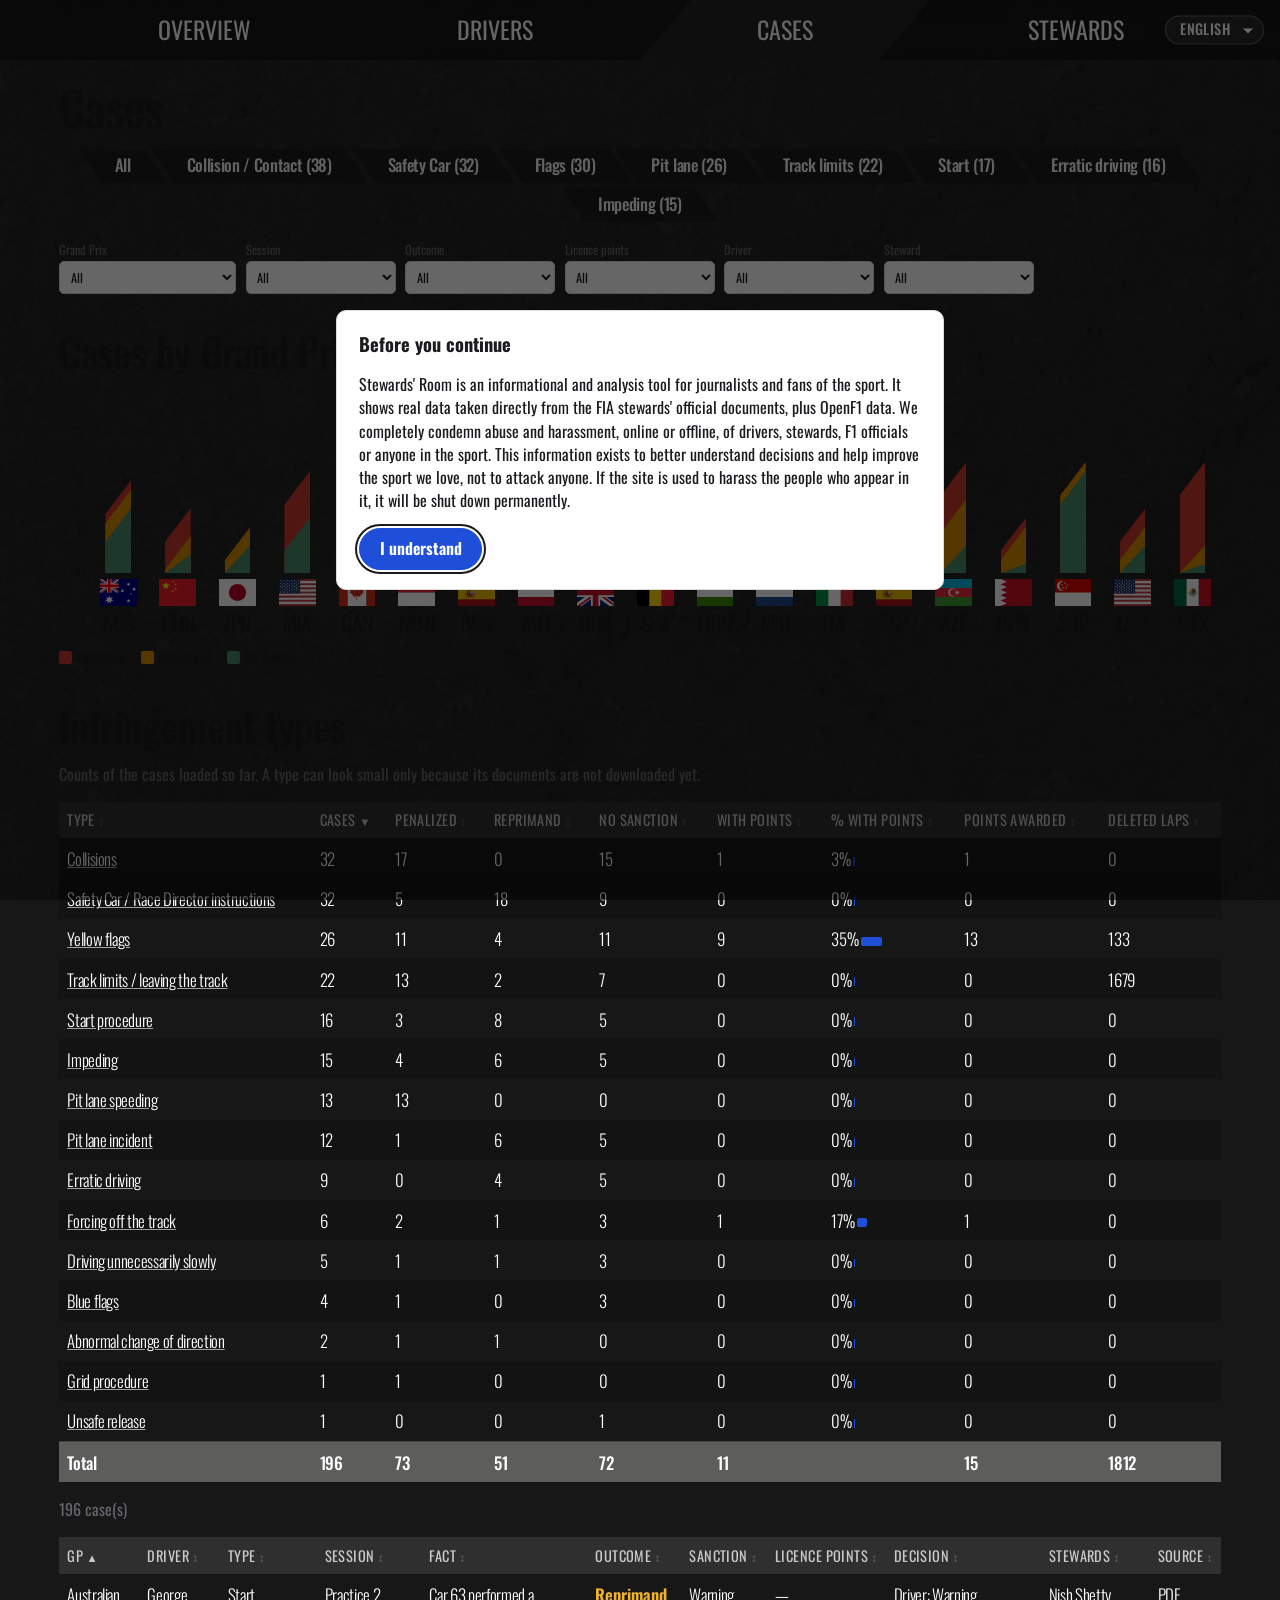
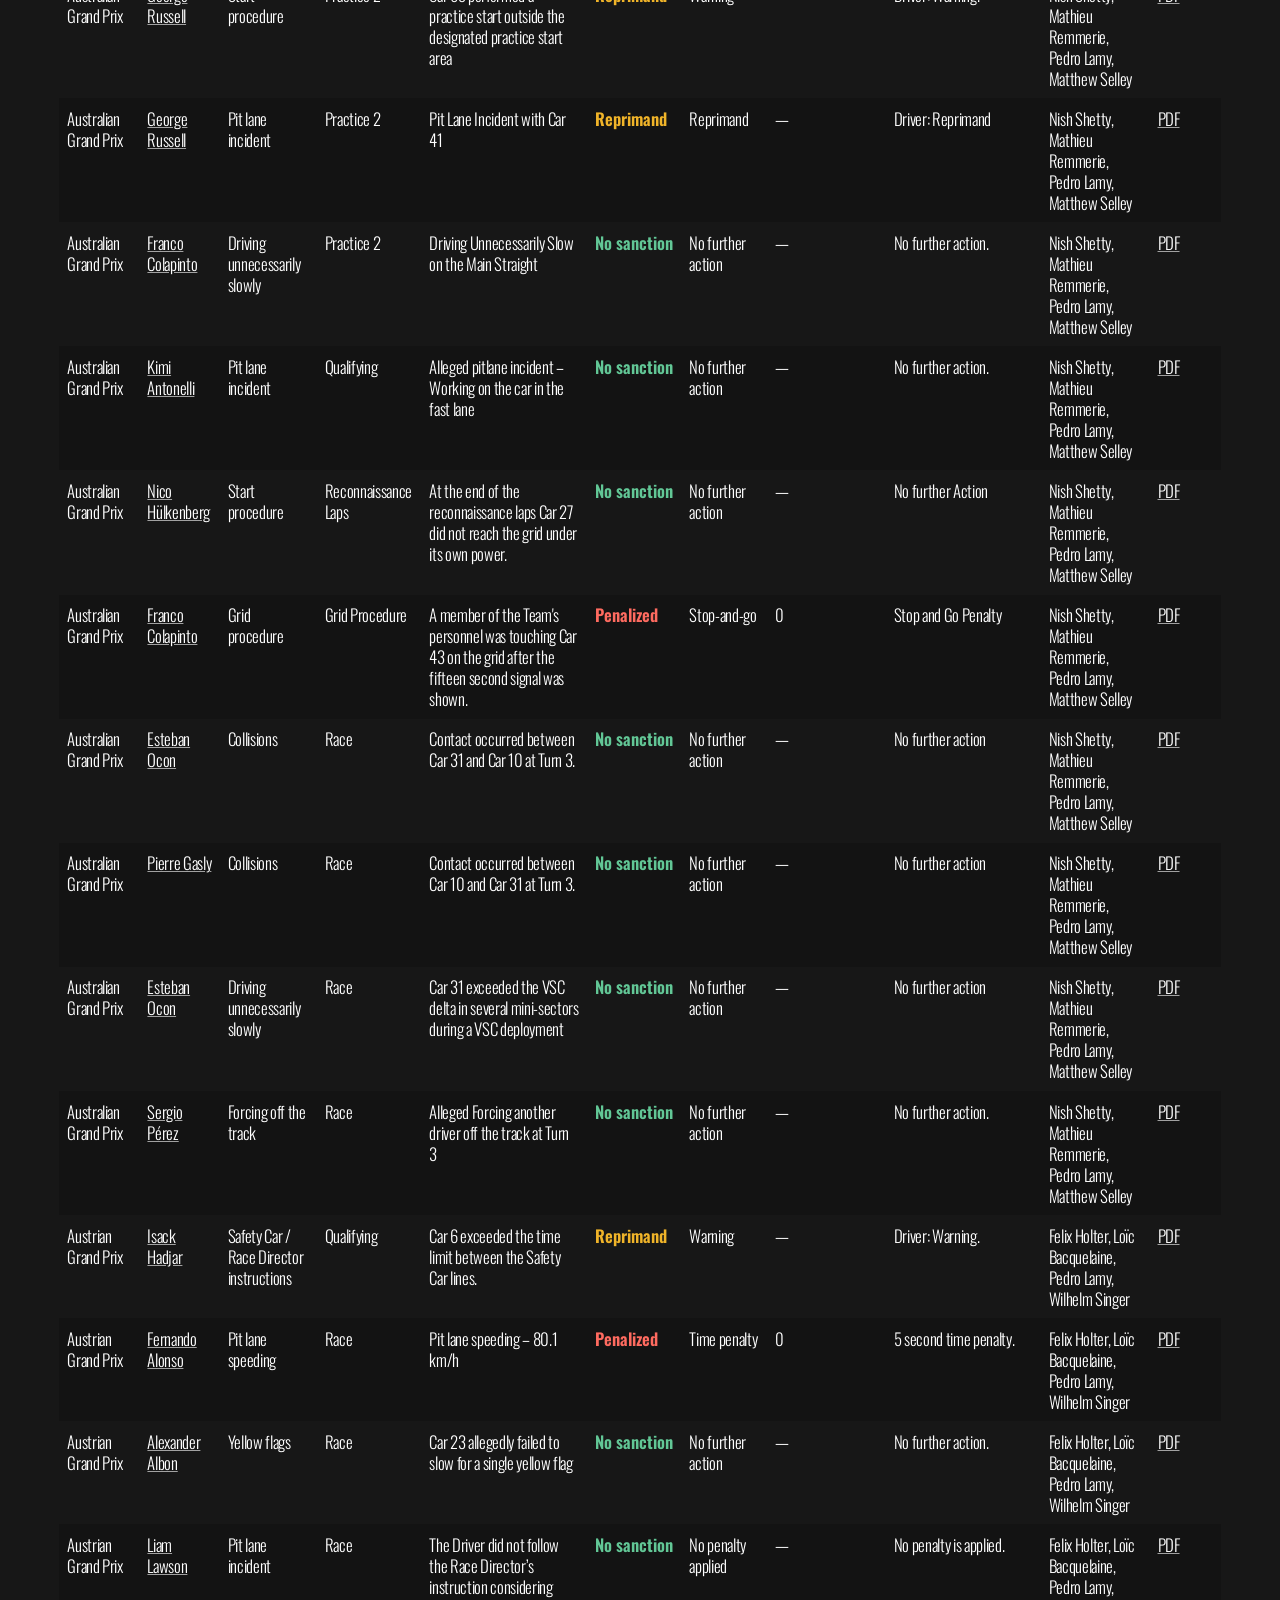
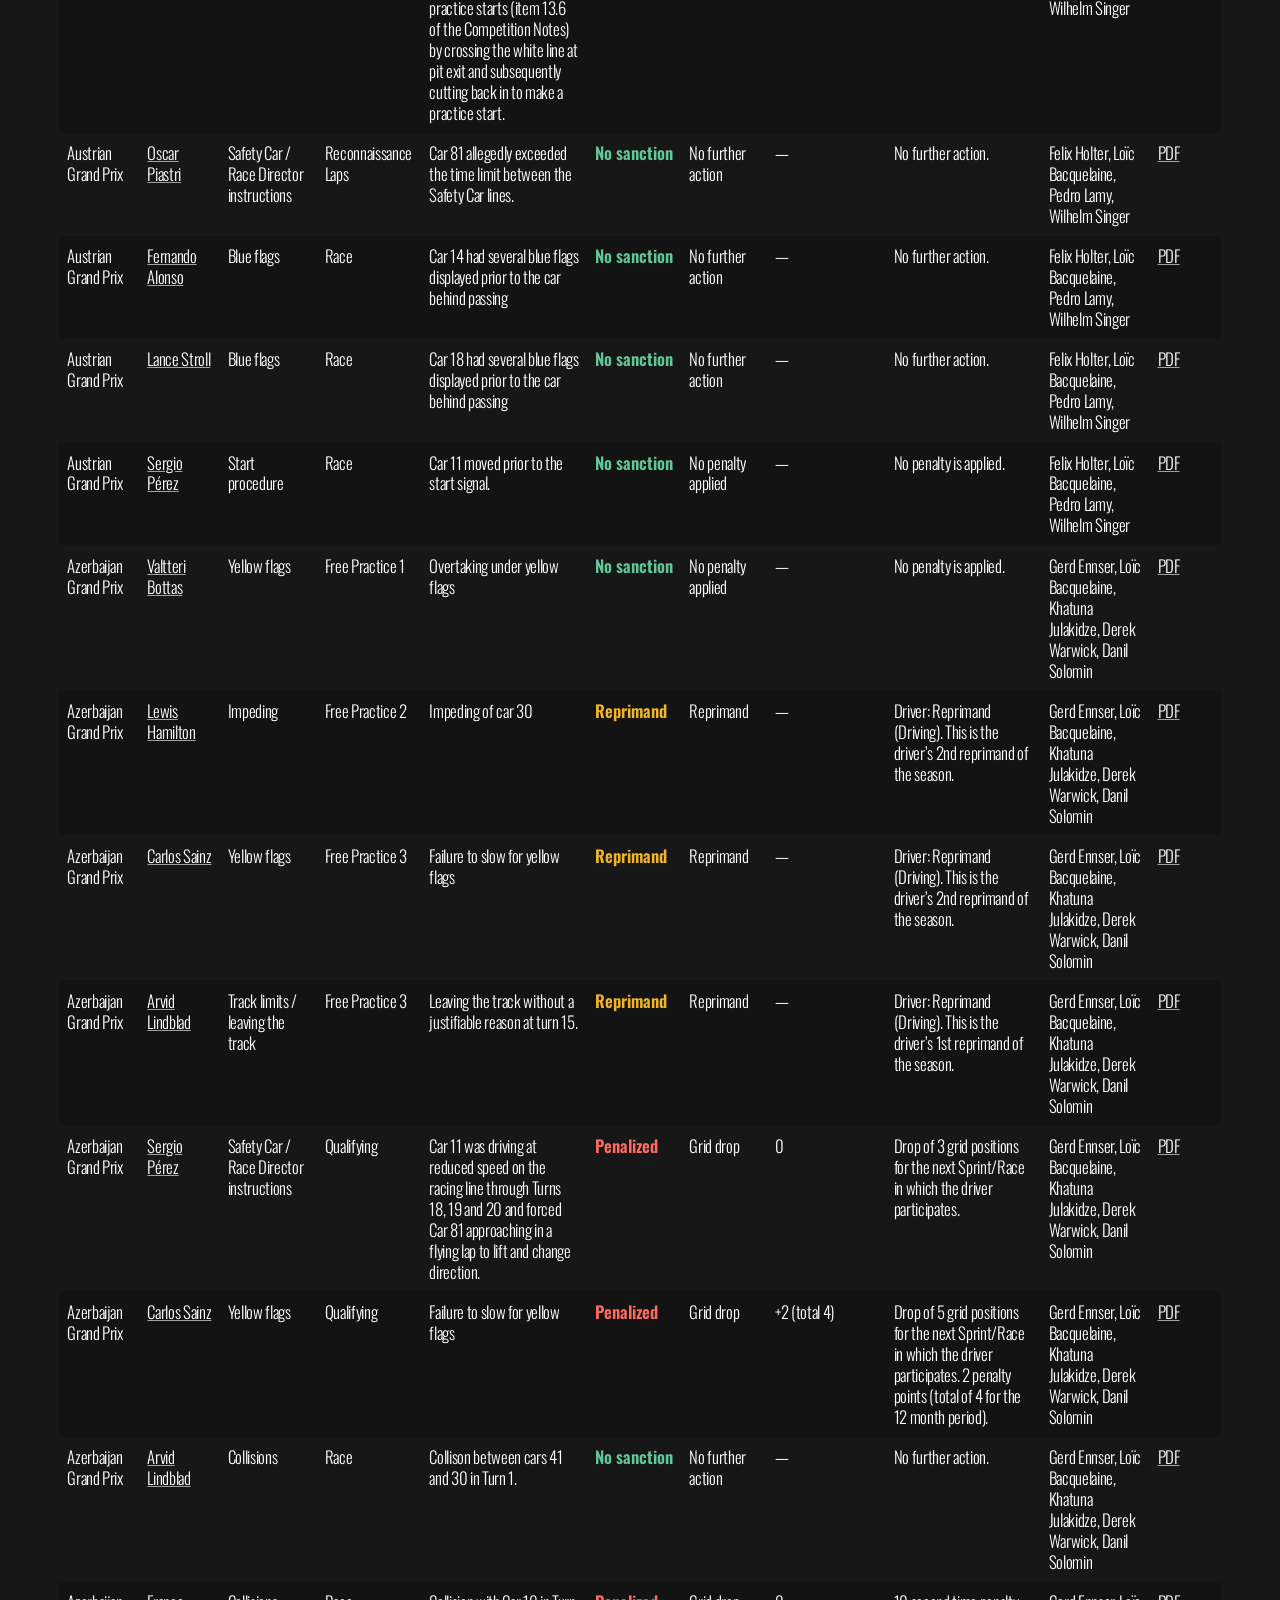
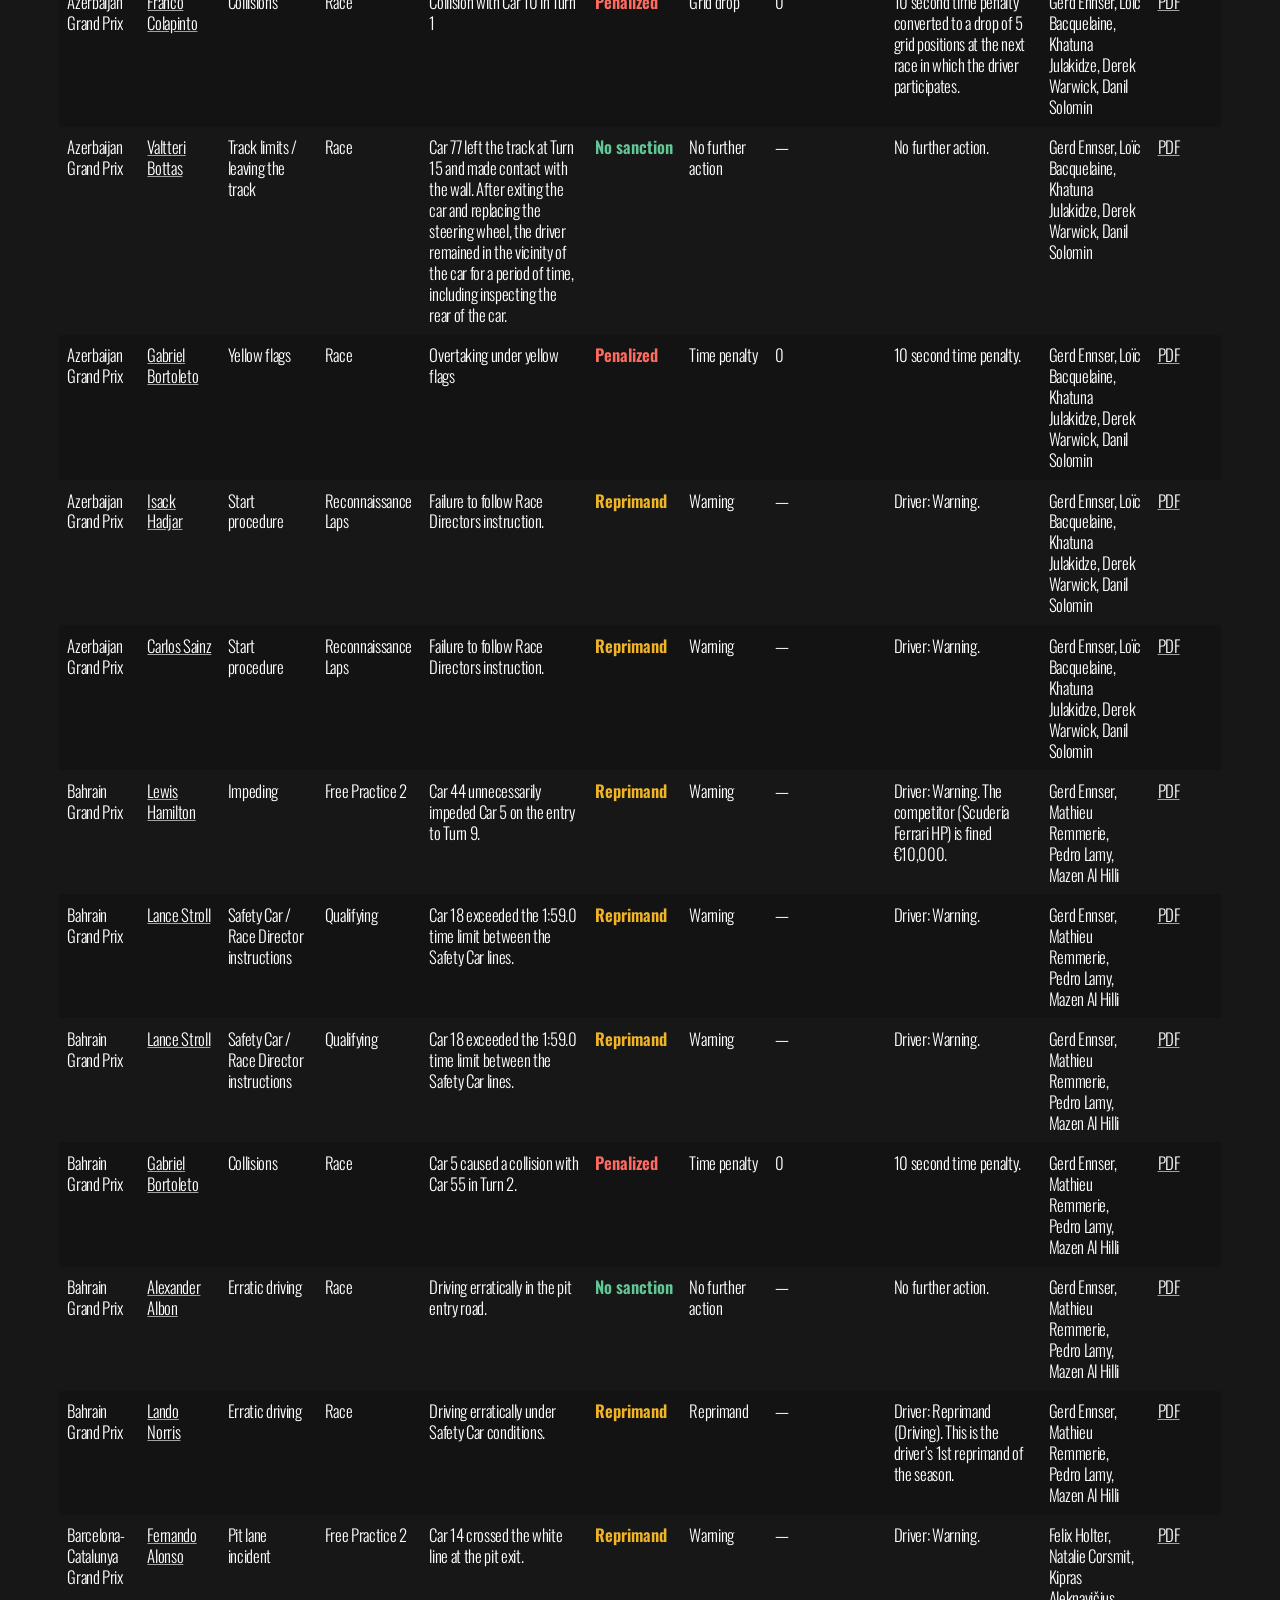
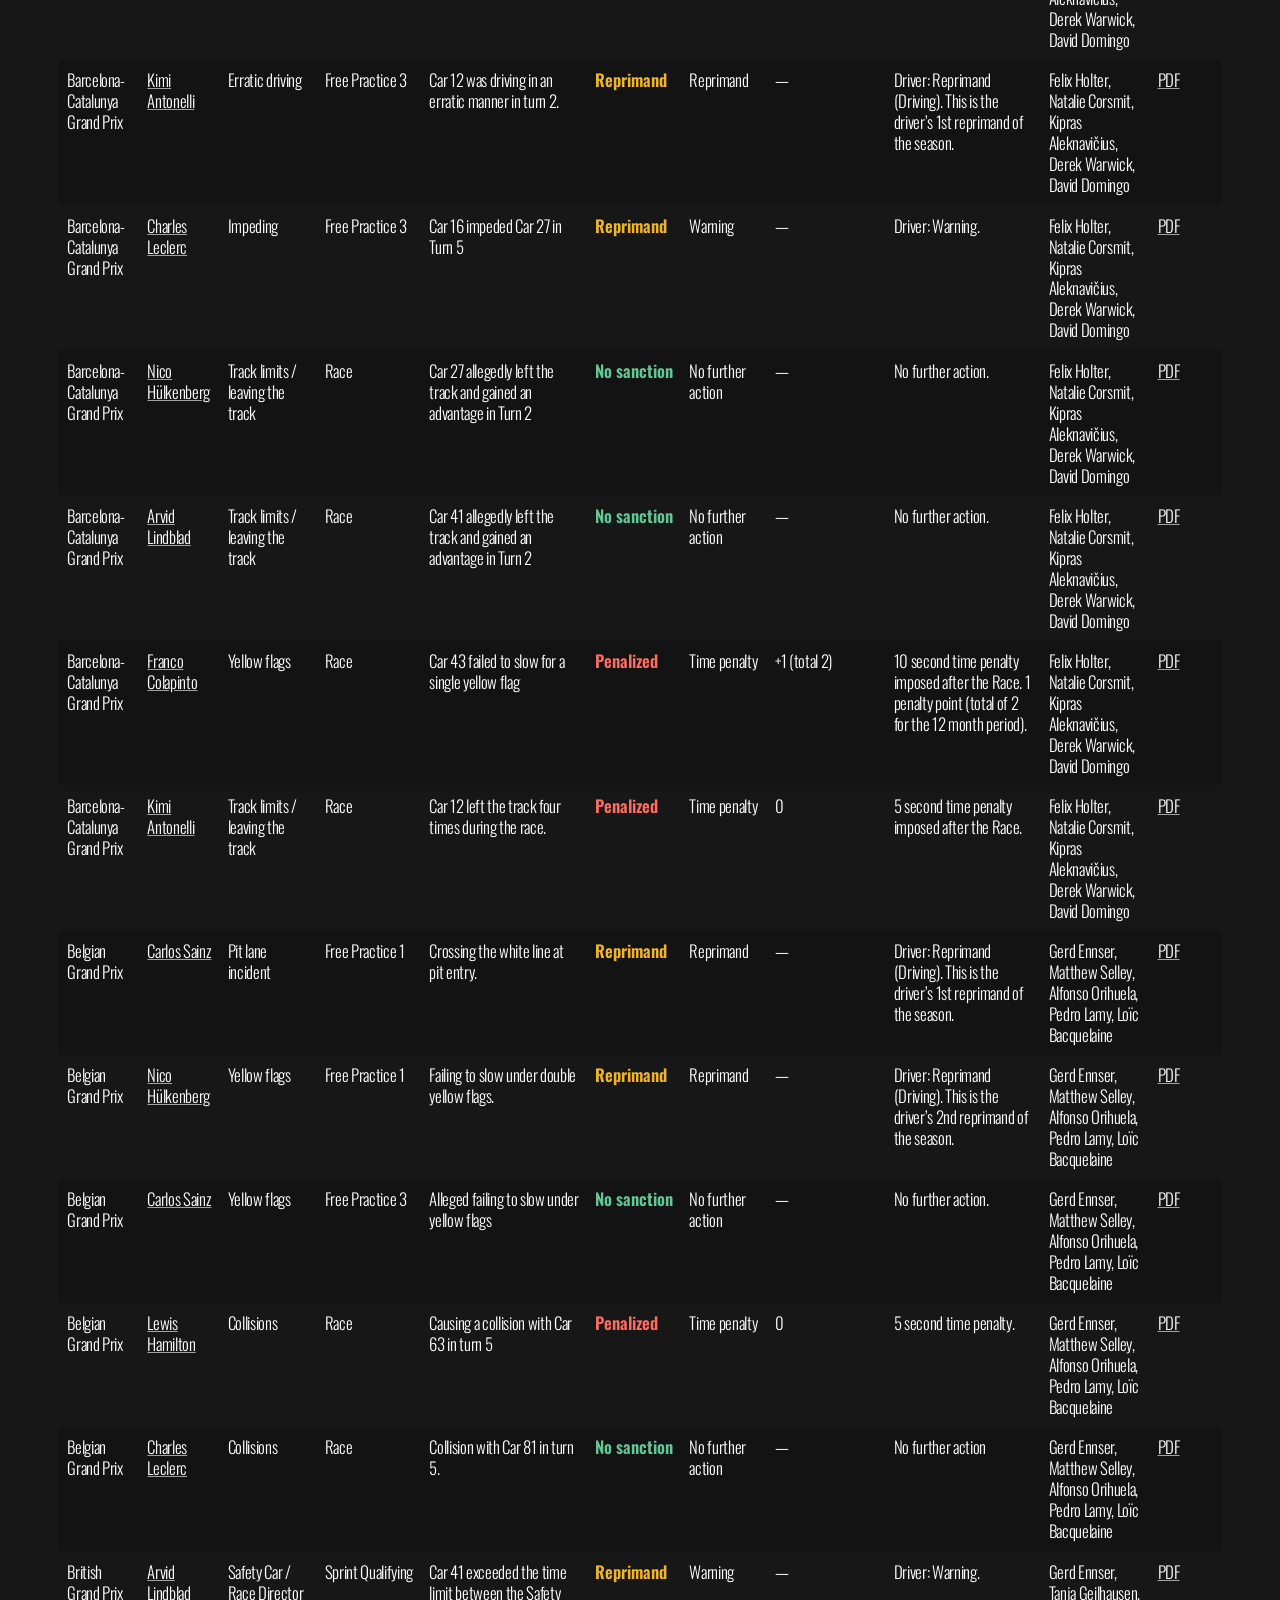
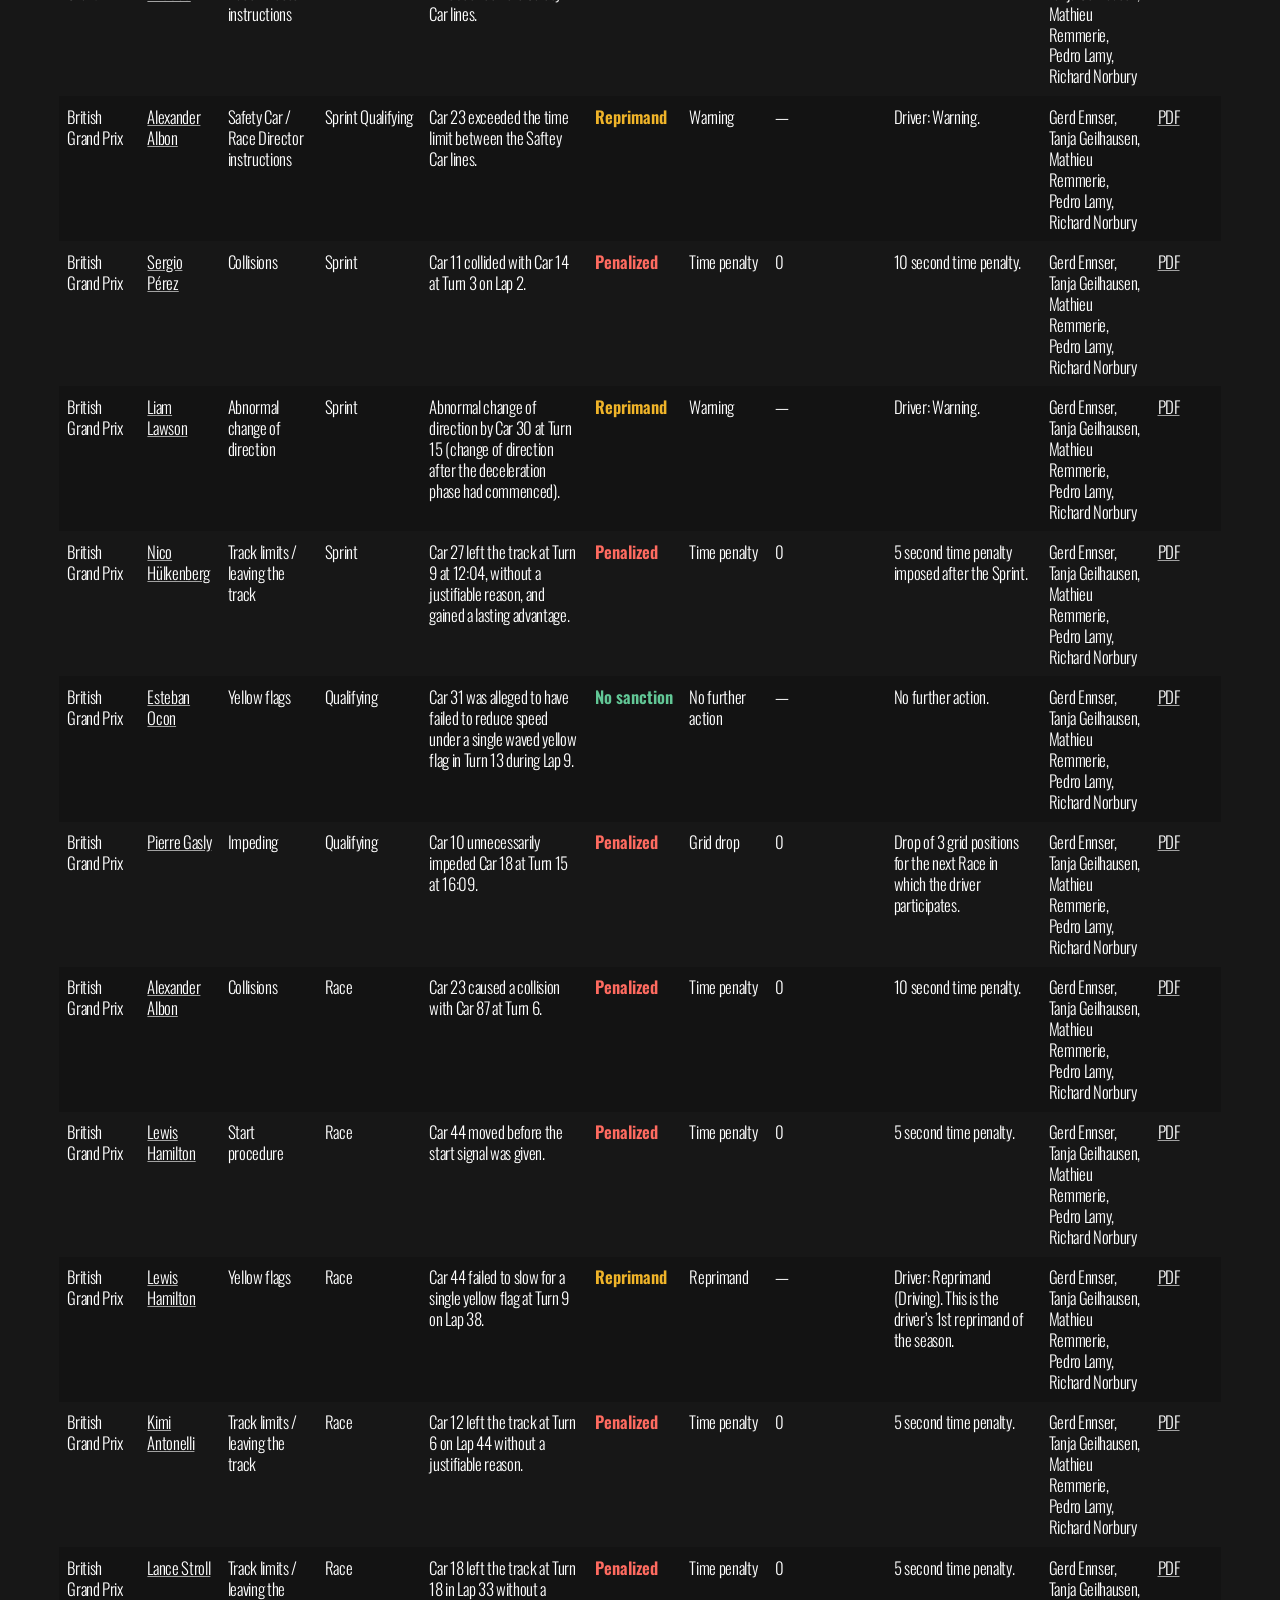
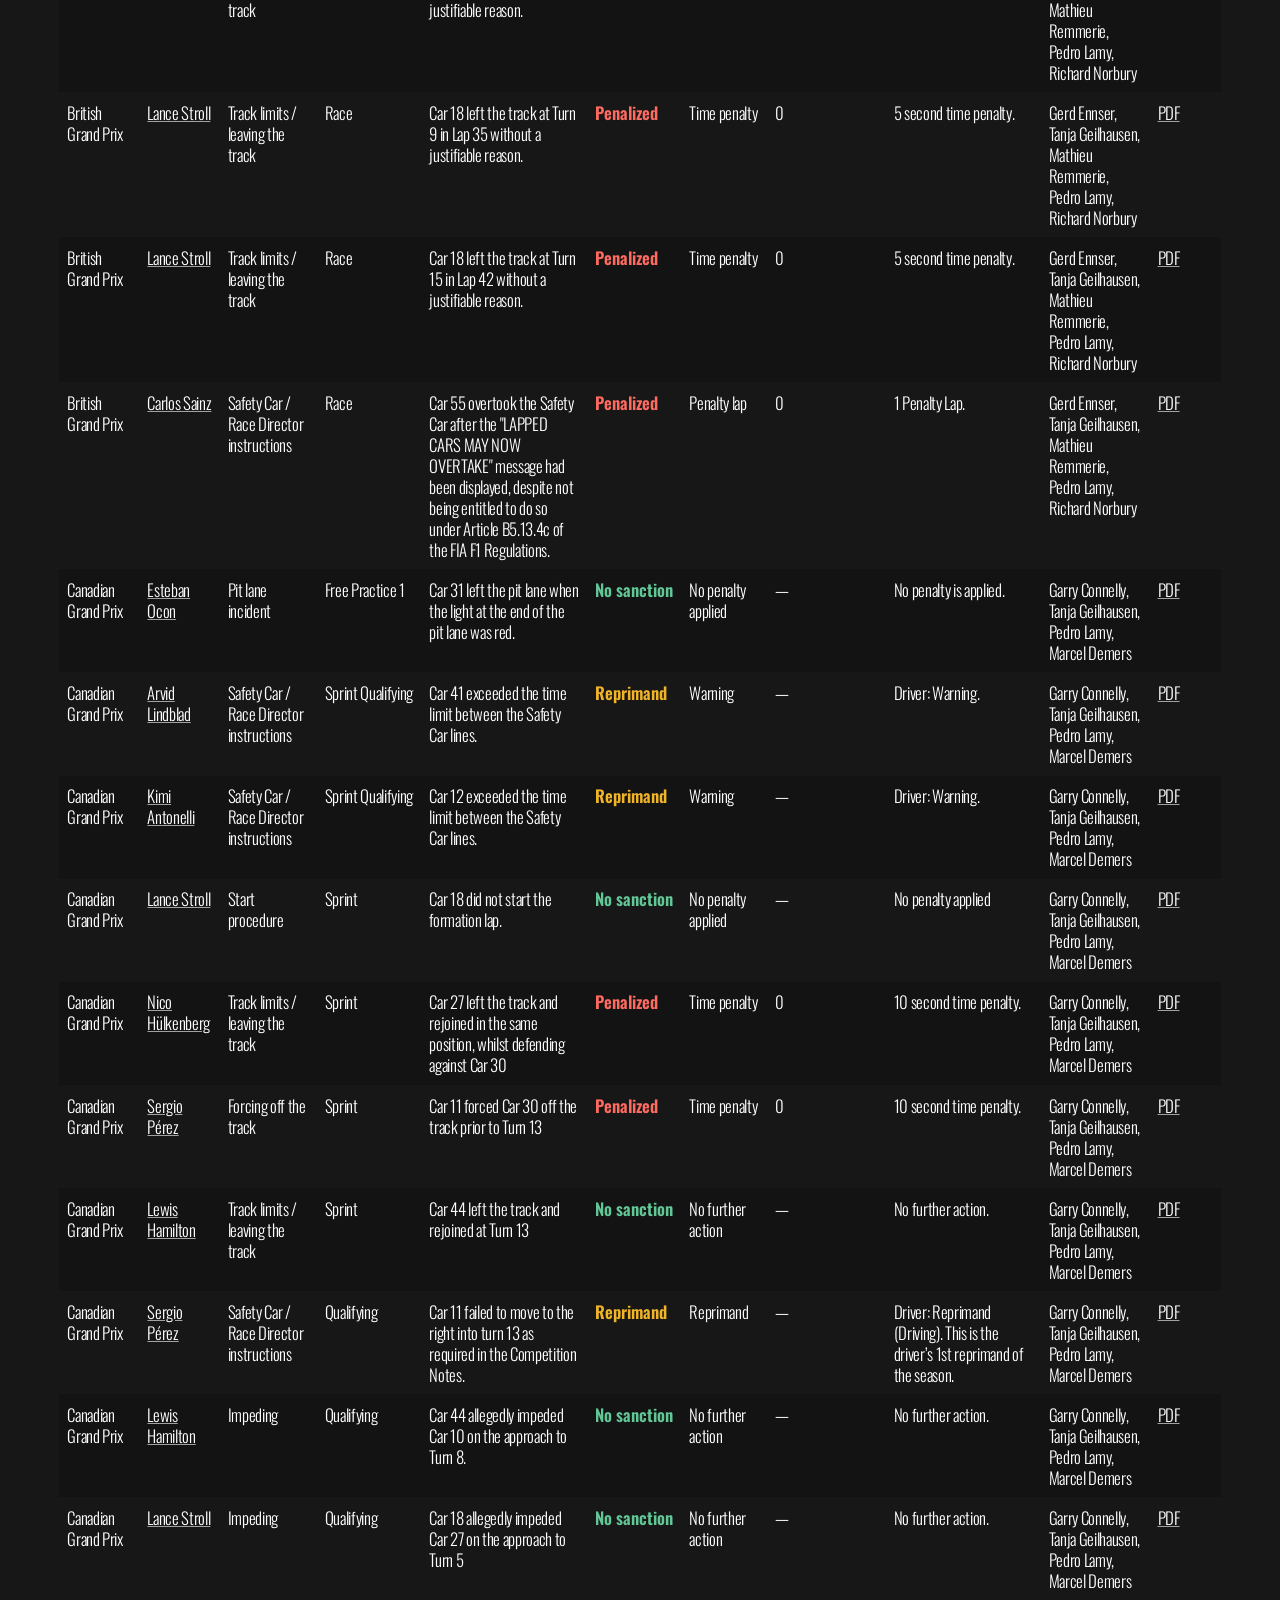
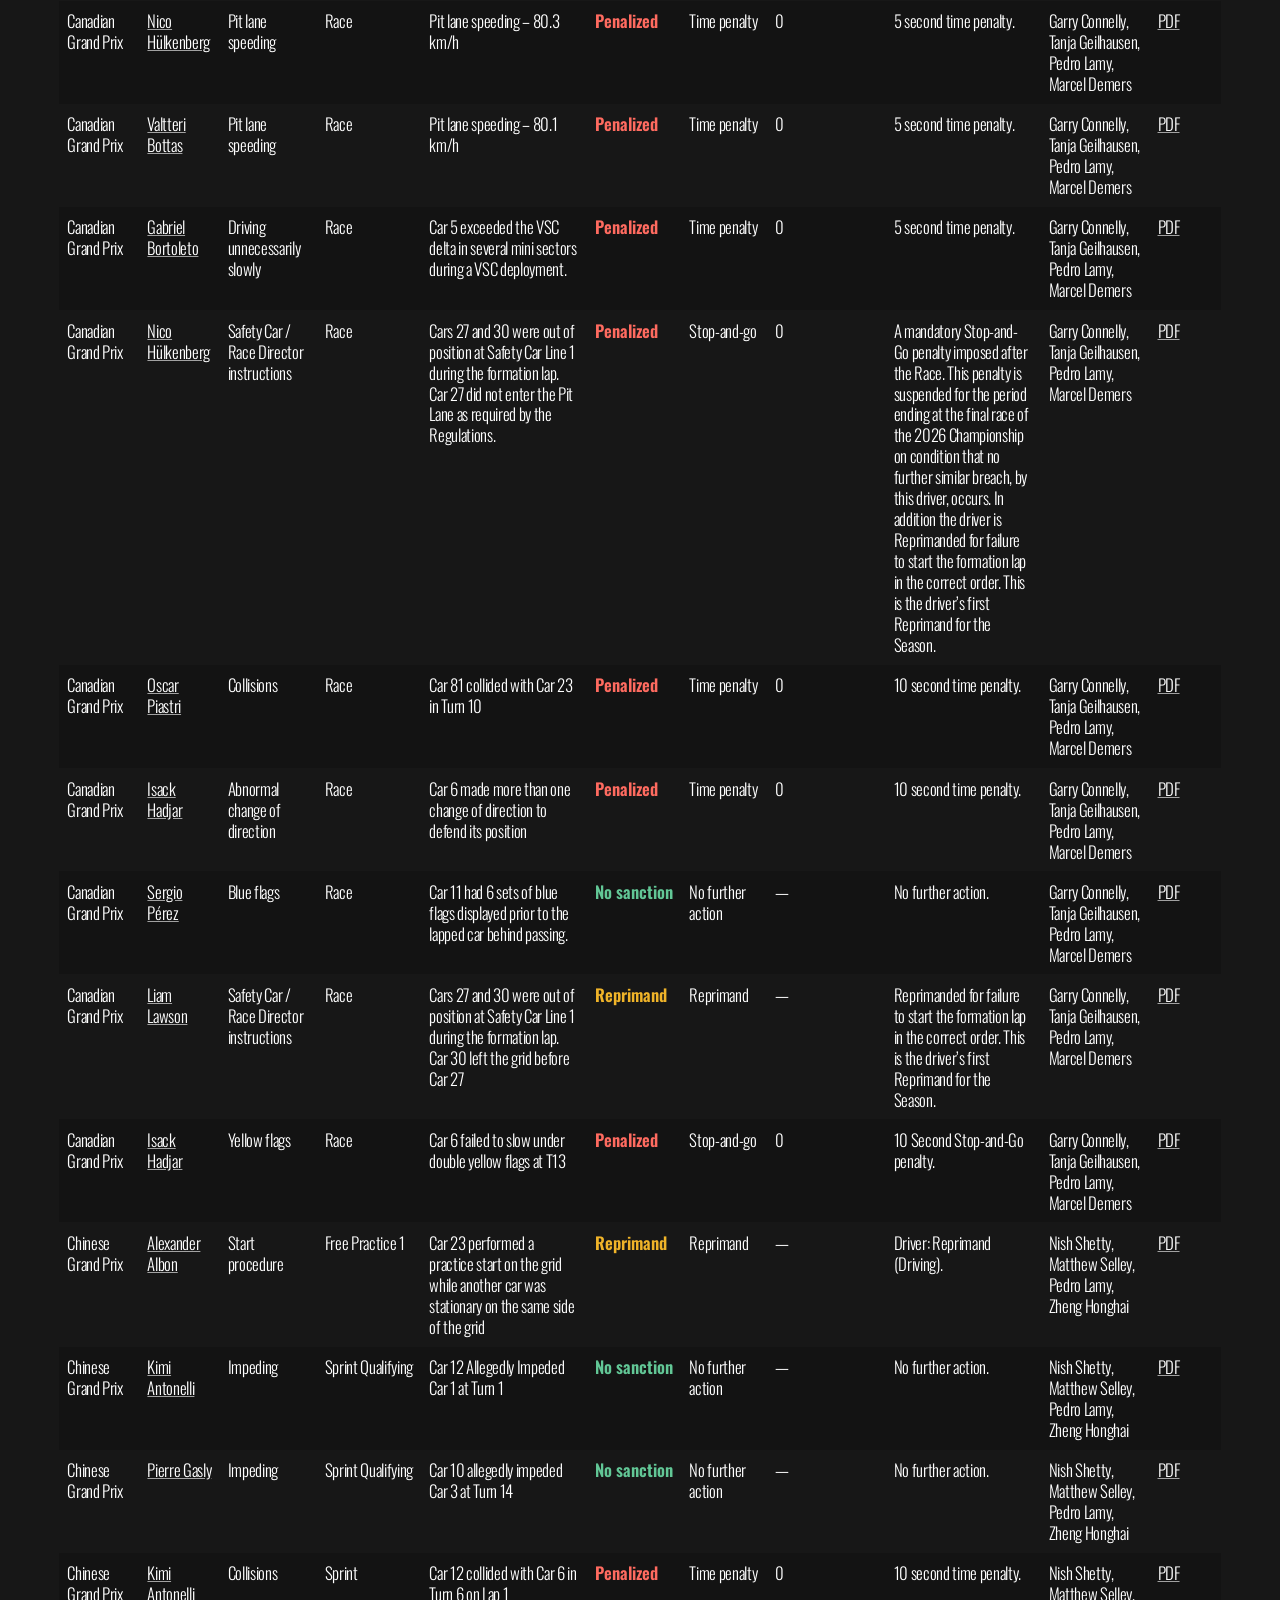
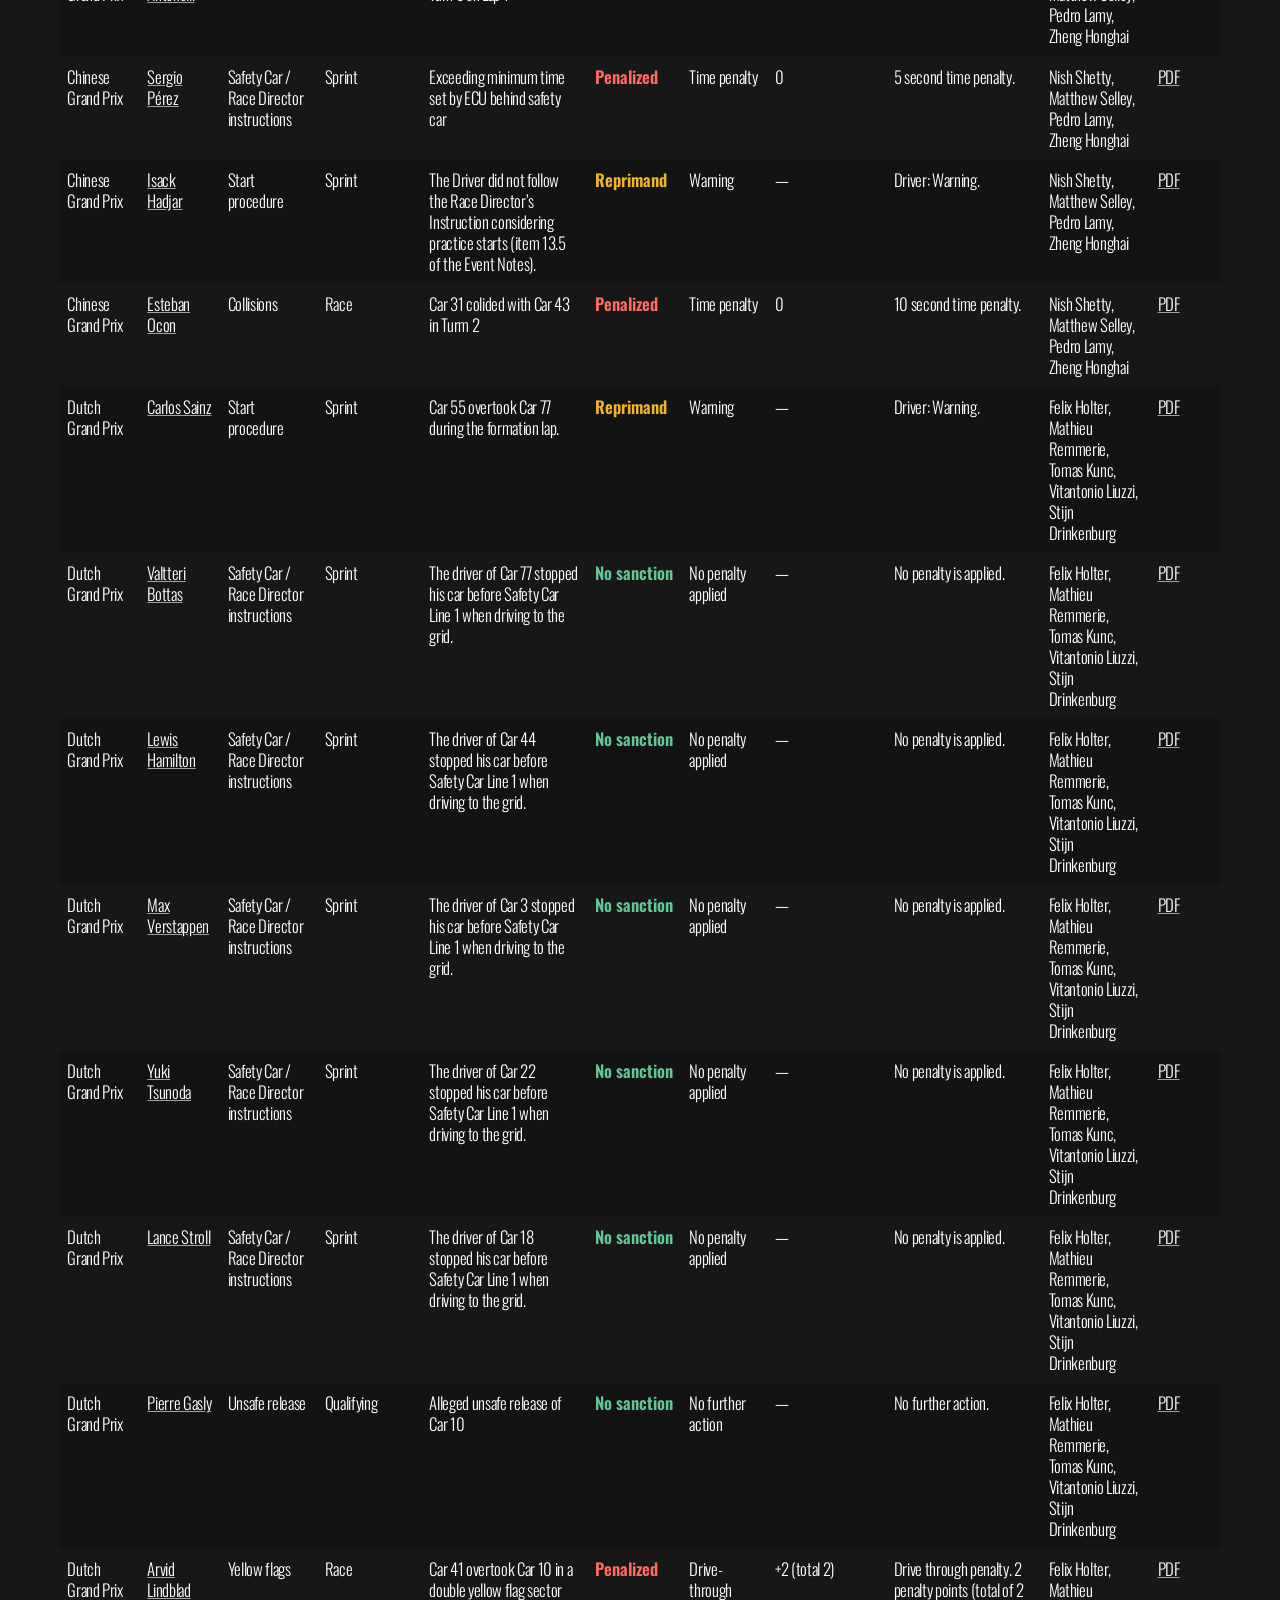
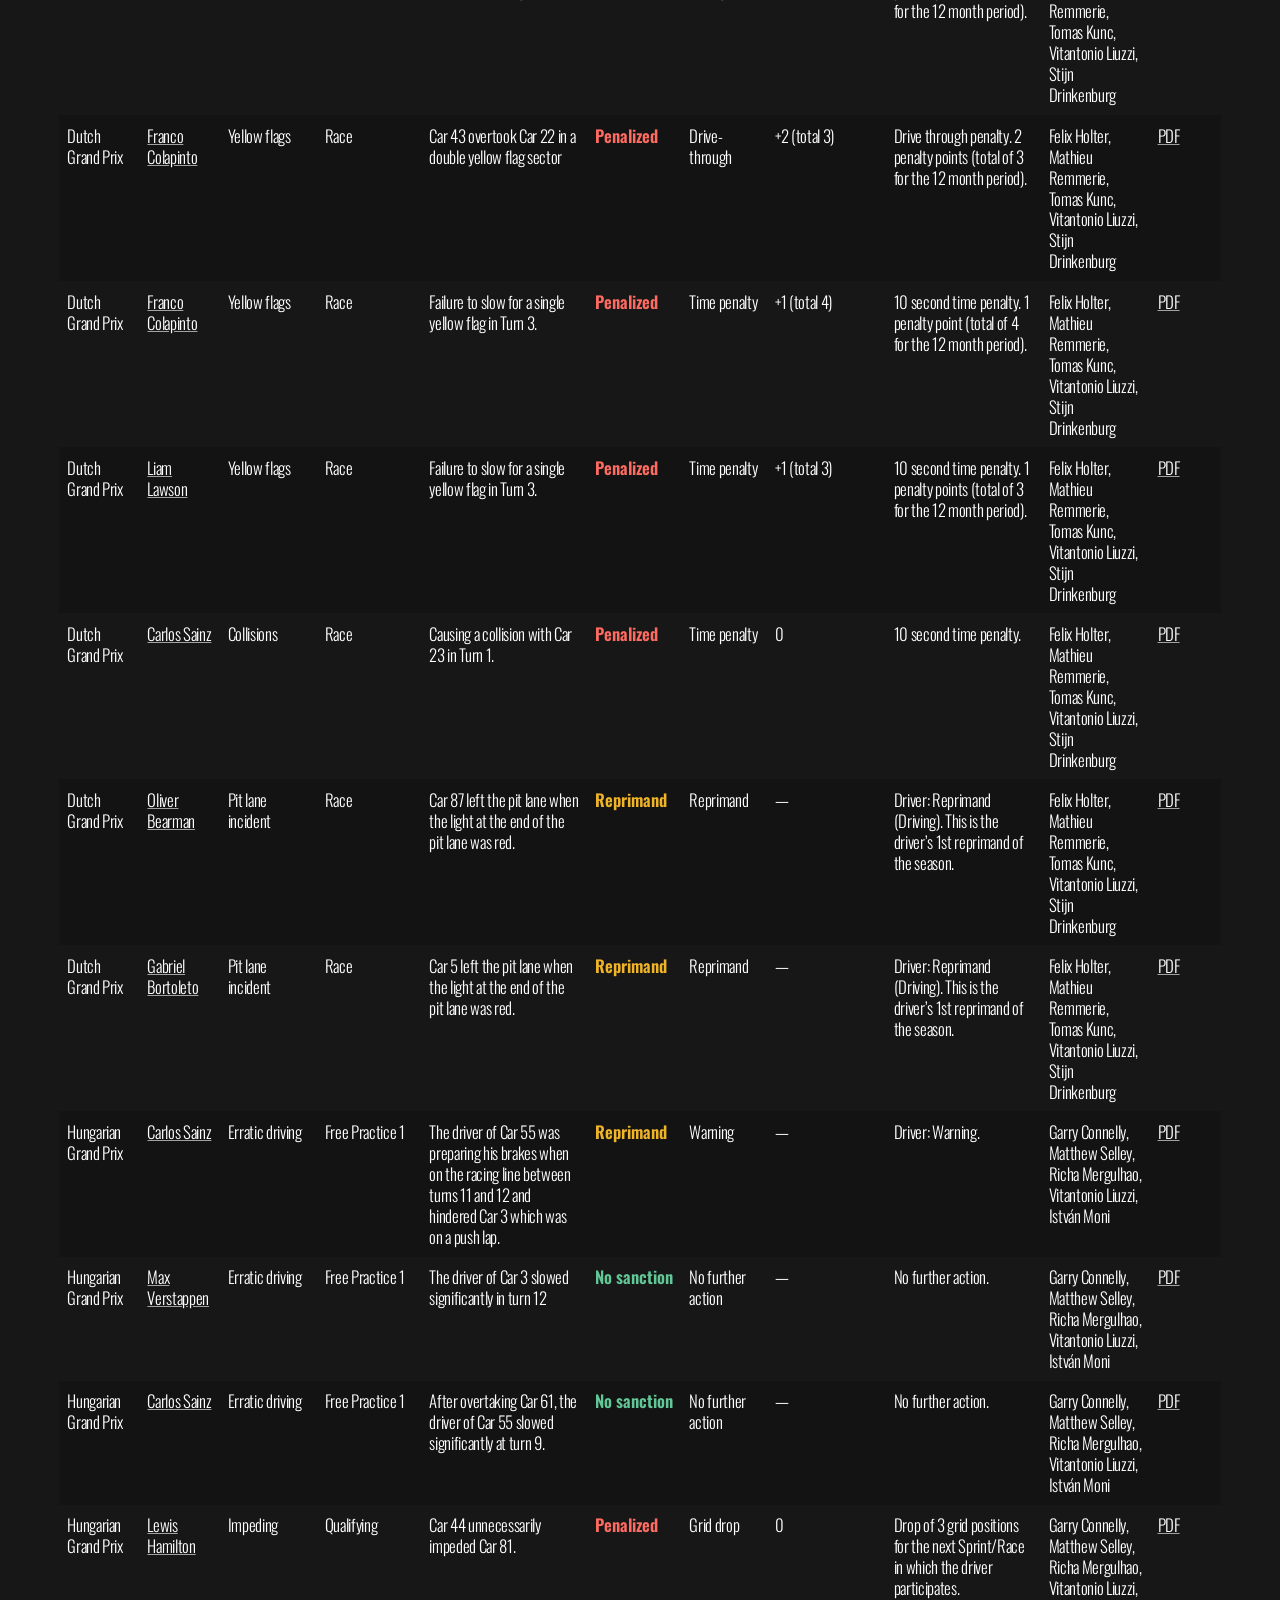
==== commit b873568e: "Publish the restyled overview and driver pages Concrete texture and slanted nav banner, speed-line b" ====
--- a/site/cases.html
+++ b/site/cases.html
@@ -6,9 +6,14 @@
 <meta charset="utf-8">
 <meta name="viewport" content="width=device-width, initial-scale=1">
 <title>Stewards' Room</title>
+<link rel="preload" href="fonts/Oswald-Variable.ttf" as="font" type="font/ttf" crossorigin>
+<link rel="preload" href="img/overview/concrete.jpg" as="image">
+<link rel="preload" href="data/dataset.json" as="fetch" crossorigin>
+<link rel="preload" href="data/drivers.json" as="fetch" crossorigin>
 <link rel="stylesheet" href="styles.css">
 </head>
 <body>
+<header class="top" id="top"></header>
 <main>
   <h1 data-i18n="cases.title"></h1>
   <div class="typebox" id="typeBox"></div>
--- a/site/styles.css
+++ b/site/styles.css
@@ -104,7 +104,7 @@
 
 /* Driver header (Figma node 15:555): team-colour background with two soft white glows, big photo cut at the waist,
    name + number in DaggerSquare, everything else in Oswald, always white text. */
-.hero { display: grid; grid-template-columns: minmax(9rem, 24%) 1fr; align-items: end; gap: clamp(1rem, 3vw, 2.5rem);
+.hero { display: grid; grid-template-columns: minmax(9rem, 30%) 1fr; align-items: end; gap: clamp(1rem, 3vw, 2.5rem);
   padding: clamp(.6rem, 2vw, 1.2rem) 0 0; margin: .4rem 0 1.4rem; color: #fff;
   font-family: "Oswald", system-ui, sans-serif; text-transform: uppercase; letter-spacing: -.02em; text-shadow: 0 2px 14px rgba(0, 0, 0, .22); }
 
@@ -251,6 +251,8 @@
   background: radial-gradient(ellipse 85% 45% at 8% 100%, rgba(255, 255, 255, .45), rgba(255, 255, 255, 0)), radial-gradient(ellipse 85% 45% at 95% 0%, rgba(255, 255, 255, .4), rgba(255, 255, 255, 0)), var(--team); }
 .dcard-photo { position: absolute; left: 50%; bottom: 0; height: 88%; width: auto; transform: translateX(-50%); transition: transform .2s; }
 .dcard:hover .dcard-photo { transform: translateX(-50%) scale(1.04); }
+/* The portraits are full body (about 1336x3840): crop them to the top part, waist up, like the driver header does. */
+.dcard-photo:not(.remote) { aspect-ratio: 1336 / 2100; object-fit: cover; object-position: top; }
 /* Headshots served by the F1 CDN are square (the tall cut-outs are local-only): full card width, sitting on the bottom edge. */
 .dcard-photo.remote { height: auto; width: 100%; }
 .hero-photo.remote { aspect-ratio: 1; object-fit: contain; }
@@ -283,7 +285,7 @@
 /* Driver page: the photo and the text fade in when the data arrives, instead of popping in. */
 .hero-photo { opacity: 0; transition: opacity .3s ease-out; }
 .hero-photo.loaded { opacity: 1; }
-.hero-info { animation: fade-in .3s ease-out both; }
+.hero-info { animation: fade-in .3s ease-out backwards; } /* backwards, not both: a finished animation must not leave a stacking context that would isolate the speed lines blend */
 /* Reserve the header's space while the data loads (an empty #hero): a placeholder with the photo's proportions in the photo
    column, so the dark band below does not jump when the header appears. */
 .hero:empty::before { content: ""; display: block; aspect-ratio: 1336 / 2100; }
@@ -307,12 +309,134 @@
 .ov-f1 i { font-style: normal; }
 .ov-sr { font-size: clamp(1.9rem, 5.7vw, 5rem); }
 .ov-season { margin-top: .5rem; font-weight: 300; font-size: clamp(1.1rem, 2.85vw, 2.5rem); line-height: .82; }
-.ov-stats { display: flex; flex-direction: column; align-items: flex-end; gap: .4rem; margin: 0 0 0 auto; max-width: 100%; font-family: "Oswald", sans-serif; letter-spacing: -.02em; }
+/* flex: 1 1 100% = always on its own line, below the title. Without it the block sat beside the title or wrapped below it
+   depending on how wide the NUMBERS were (3 digits wrap, 1-2 digits fit), so it jumped up for the types with few cases. */
+.ov-stats { flex: 1 1 100%; display: flex; flex-direction: column; align-items: flex-end; gap: .4rem; margin: 0 0 0 auto; max-width: 100%; font-family: "Oswald", sans-serif; letter-spacing: -.02em; }
 .ov-row { display: flex; flex-wrap: wrap; justify-content: flex-end; gap: .4rem clamp(1.2rem, 2.6vw, 2.4rem); }
 .ov-row > div { display: flex; align-items: baseline; gap: .5rem; }
 .ov-stats dt { font-weight: 400; font-size: clamp(.7rem, 1.2vw, 1.05rem); }
 .ov-stats dd { margin: 0; font-weight: 400; font-size: clamp(2.2rem, 5.4vw, 4.8rem); line-height: 1.05; font-variant-numeric: tabular-nums; }
 .ov-lower { padding-top: 1.2rem; }
-body.overview-page .ov-lower h2 { color: #fff; text-shadow: 0 1px 8px rgba(0, 0, 0, .25); }
 body.overview-page .tablewrap.list { background: rgba(0, 0, 0, .61); }
 @media (max-width: 640px) { body.overview-page { background-attachment: scroll; } }
+
+/* Overview redesign (Figma 39:4): dark concrete background, speed lines beside the title, season chevron, slanted nav banner. Background texture and nav banner are shared by every page (team-coloured driver pages keep their team colour under the texture); speed lines are overview only. */
+body:not(.team-page) { background-color: #171717; background-image: none; background-attachment: scroll; position: relative; }
+body::before { content: ""; position: fixed; inset: 0; z-index: -1; pointer-events: none; background: url("img/overview/concrete.jpg") center / cover no-repeat; mix-blend-mode: hard-light; opacity: .1; }
+header.top { box-sizing: border-box; background: rgba(0, 0, 0, .34); border-bottom: 0; padding: 0 max(1.2rem, calc((100% - 1200px) / 2 + 1.2rem)); gap: 0; flex-wrap: nowrap; min-height: 60px; }
+header.top strong { display: none; }
+header.top nav { flex: 1; gap: 0; }
+header.top nav a { display: flex; align-items: center; justify-content: center; flex: 1; height: 60px; padding: 0 .5rem; border: 0; color: #fff; font-size: 1.5rem; text-transform: uppercase; line-height: .82; }
+header.top nav a[aria-current="page"] { background: url("img/overview/tab-active.svg") center / 100% 100% no-repeat; }
+.ov-hero { padding-top: clamp(1.45rem, 3.6vw, 2.9rem); } /* ~20% more room between the banner and the title */
+.ov-stats { position: relative; z-index: 1; margin-top: clamp(.8rem, 2vw, 1.6rem); } /* clears the bottom of the speed lines */
+.ov-title { position: relative; } /* no z-index here: a stacking context would isolate the speed lines and the blend would have nothing to blend with */
+.ov-title > * { position: relative; z-index: 1; }
+.ov-title { flex: 1 1 100%; } /* the title row spans the content width so the speed lines can sit on its right edge */
+.ov-title::before { content: ""; position: absolute; z-index: 0; top: -.5rem; bottom: -.25rem; right: 0; aspect-ratio: 2204 / 568; background: url("img/overview/speedlines.png") center / 100% 100% no-repeat; pointer-events: none; } /* top: just above FORMULA 1; bottom: just under SEASON 2026; scaleX(-1) is the Figma orientation */.ov-season::after { content: ""; display: inline-block; width: .8em; height: .37em; margin-left: .45em; vertical-align: middle; background: url("img/overview/chevron-season.svg") center / contain no-repeat; }
+@media (max-width: 640px) { .ov-title::before { display: none; } header.top nav a { font-size: 1rem; } header.top { min-height: 48px; } header.top nav a { height: 48px; } }
+
+header.top .lang { position: absolute; top: 50%; right: 1rem; margin: 0; transform: translateY(-50%); }
+
+
+/* Driver page (Figma 38:68), positions measured from the node coordinates:
+   - all bands use the exported speedlines.png (2204x568, converted to solid white lines on a transparent background, dense on the right: no blend mode or filter needed).
+   - band by the number: same height as the name/number row, flush with the right edge.
+   - band low on the left: mirrored left-right so it is dense on the left, from the left edge of the box, covering the bottom 41% of the photo (58%..99% down it) and 2.8x its width, behind the photo.
+   The bands are plain images now (no blend), so stacking contexts do not matter. */
+.herobox { overflow-x: clip; }
+.hero-photo { position: relative; z-index: 1; }
+.herobox::before { content: ""; position: absolute; z-index: 0; left: 0; bottom: 0; width: 55%; aspect-ratio: 2204 / 568; background: url("img/overview/speedlines.png") center / 100% 100% no-repeat; transform: scaleX(-1); pointer-events: none; }
+.hero-head { position: relative; }
+.hero-head::before { content: ""; position: absolute; z-index: 0; top: -6%; bottom: -6%; right: calc(-1 * clamp(2.2rem, 4.2vw, 3.6rem)); aspect-ratio: 2204 / 568; background: url("img/overview/speedlines.png") center / 100% 100% no-repeat; pointer-events: none; }
+.hero-head > * { position: relative; z-index: 1; }
+@media (max-width: 640px) { .herobox::before, .hero-head::before { display: none; } }
+/* The concrete texture replaces the white glows on the team-coloured pages too. */
+body.team-page { background-image: none; }
+.pager { z-index: 2; } /* the arrows stay above the speed lines that now reach the right edge of the box */
+body.team-page::before { mix-blend-mode: multiply; opacity: .45; } /* the texture is light grey: hard-light at 10% is invisible on a saturated team colour, so there it multiplies instead */
+body.overview-page .ov-lower h2 { color: #fff; text-shadow: 0 1px 8px rgba(0, 0, 0, .25); }
+
+/* Driver page: more vertical air between name, team, licence points, stats and the filter buttons. */
+.hero-head { row-gap: .8rem; }
+.hero-team { margin-top: clamp(.8rem, 1.6vw, 1.3rem); }
+.hero-licence { margin-top: clamp(1.3rem, 3.4vw, 2.6rem); }
+.hero-stats { margin-top: clamp(1.3rem, 3.4vw, 2.6rem); }
+.hero-info { padding-bottom: clamp(1.6rem, 4.5vw, 3.2rem); }
+body.team-page .lower { padding-top: clamp(1.4rem, 2.4vw, 2rem); }
+
+.hero-stats { justify-content: flex-end; margin-right: calc(-1 * clamp(2.2rem, 4.2vw, 3.6rem) + .5rem); } /* cases / penalized / reprimand / no sanction run to the right edge of the box, past the column the arrow sits in */
+
+/* Loading: reserve the space the data will take, so nothing jumps when it arrives; the texture fades in instead of popping. */
+.ov-stats { min-height: calc(2 * clamp(2.31rem, 5.67vw, 5.04rem) + .4rem); }
+#drivers:empty { min-height: 26rem; }
+.dcards:empty { min-height: 30rem; }
+@keyframes tex-in { from { opacity: 0; } }
+body::before { animation: tex-in .9s ease-out; }
+@media (prefers-reduced-motion: reduce) { body::before { animation: none; } }
+
+/* Entrance animations. All "backwards" fills (never "both"), so a finished animation leaves nothing behind. Short, and off with "reduce motion". */
+@keyframes rise-in { from { opacity: 0; transform: translateY(.9rem); } }
+@keyframes lines-in { from { opacity: 0; transform: translateX(3rem); } }
+@keyframes lines-in-mirror { from { opacity: 0; transform: scaleX(-1) translateX(3rem); } } /* the low-left band is mirrored: keep the flip while it slides */
+/* Overview: title lines, speed lines, totals, then the driver rows one after another. */
+.ov-f1 { animation: rise-in .6s cubic-bezier(.2, .7, .2, 1) backwards; }
+.ov-sr { animation: rise-in .6s cubic-bezier(.2, .7, .2, 1) .08s backwards; }
+.ov-season { animation: rise-in .6s cubic-bezier(.2, .7, .2, 1) .16s backwards; }
+.ov-title::before { animation: lines-in .8s cubic-bezier(.2, .7, .2, 1) .1s backwards; }
+.ov-stats { animation: rise-in .6s cubic-bezier(.2, .7, .2, 1) .3s backwards; }
+#drivers.is-entering tbody tr { animation: rise-in .45s cubic-bezier(.2, .7, .2, 1) backwards; animation-delay: .55s; }
+#drivers.is-entering tbody tr:nth-child(1) { animation-delay: 0.55s; }
+#drivers.is-entering tbody tr:nth-child(2) { animation-delay: 0.58s; }
+#drivers.is-entering tbody tr:nth-child(3) { animation-delay: 0.61s; }
+#drivers.is-entering tbody tr:nth-child(4) { animation-delay: 0.64s; }
+#drivers.is-entering tbody tr:nth-child(5) { animation-delay: 0.67s; }
+#drivers.is-entering tbody tr:nth-child(6) { animation-delay: 0.7s; }
+#drivers.is-entering tbody tr:nth-child(7) { animation-delay: 0.73s; }
+#drivers.is-entering tbody tr:nth-child(8) { animation-delay: 0.76s; }
+#drivers.is-entering tbody tr:nth-child(9) { animation-delay: 0.79s; }
+#drivers.is-entering tbody tr:nth-child(10) { animation-delay: 0.82s; }
+#drivers.is-entering tbody tr:nth-child(11) { animation-delay: 0.85s; }
+#drivers.is-entering tbody tr:nth-child(12) { animation-delay: 0.88s; }
+#drivers.is-entering tbody tr:nth-child(13) { animation-delay: 0.91s; }
+#drivers.is-entering tbody tr:nth-child(14) { animation-delay: 0.94s; }
+#drivers.is-entering tbody tr:nth-child(15) { animation-delay: 0.97s; }
+#drivers.is-entering tbody tr:nth-child(16) { animation-delay: 1s; }
+/* Drivers page: the cards rise in a short cascade. */
+.dcard { animation: rise-in .5s cubic-bezier(.2, .7, .2, 1) backwards; }
+.dcard:nth-child(1) { animation-delay: 0s; }
+.dcard:nth-child(2) { animation-delay: 0.04s; }
+.dcard:nth-child(3) { animation-delay: 0.08s; }
+.dcard:nth-child(4) { animation-delay: 0.12s; }
+.dcard:nth-child(5) { animation-delay: 0.16s; }
+.dcard:nth-child(6) { animation-delay: 0.2s; }
+.dcard:nth-child(7) { animation-delay: 0.24s; }
+.dcard:nth-child(8) { animation-delay: 0.28s; }
+.dcard:nth-child(9) { animation-delay: 0.32s; }
+.dcard:nth-child(10) { animation-delay: 0.36s; }
+.dcard:nth-child(11) { animation-delay: 0.4s; }
+.dcard:nth-child(12) { animation-delay: 0.44s; }
+.dcard:nth-child(13) { animation-delay: 0.48s; }
+.dcard:nth-child(14) { animation-delay: 0.52s; }
+.dcard:nth-child(15) { animation-delay: 0.56s; }
+.dcard:nth-child(16) { animation-delay: 0.6s; }
+.dcard:nth-child(17) { animation-delay: 0.64s; }
+.dcard:nth-child(18) { animation-delay: 0.68s; }
+.dcard:nth-child(19) { animation-delay: 0.72s; }
+.dcard:nth-child(20) { animation-delay: 0.76s; }
+.dcard:nth-child(21) { animation-delay: 0.8s; }
+.dcard:nth-child(22) { animation-delay: 0.84s; }
+.dcard:nth-child(23) { animation-delay: 0.88s; }
+.dcard:nth-child(24) { animation-delay: 0.92s; }
+/* Driver page: name, team, licence points and totals rise in turn; the photo slides up as it fades in; the speed lines slide in from their side. */
+.hero-info { animation: none; }
+.hero-info > * { animation: rise-in .55s cubic-bezier(.2, .7, .2, 1) backwards; }
+.hero-head { animation-delay: .05s; } .hero-team { animation-delay: .12s; } .hero-licence { animation-delay: .19s; } .hero-stats { animation-delay: .26s; }
+.hero-photo { transform: translateY(1rem); transition: opacity .35s ease-out, transform .55s cubic-bezier(.2, .7, .2, 1); }
+.hero-photo.loaded { transform: none; }
+.hero-head::before { animation: lines-in .8s cubic-bezier(.2, .7, .2, 1) .15s backwards; }
+.herobox::before { animation: lines-in-mirror .9s cubic-bezier(.2, .7, .2, 1) .2s backwards; }
+@media (prefers-reduced-motion: reduce) {
+  .ov-f1, .ov-sr, .ov-season, .ov-stats, .ov-title::before, #drivers.is-entering tbody tr, .dcard, .hero-info > *, .hero-head::before, .herobox::before { animation: none; }
+  .hero-photo { transform: none; transition: none; }
+}
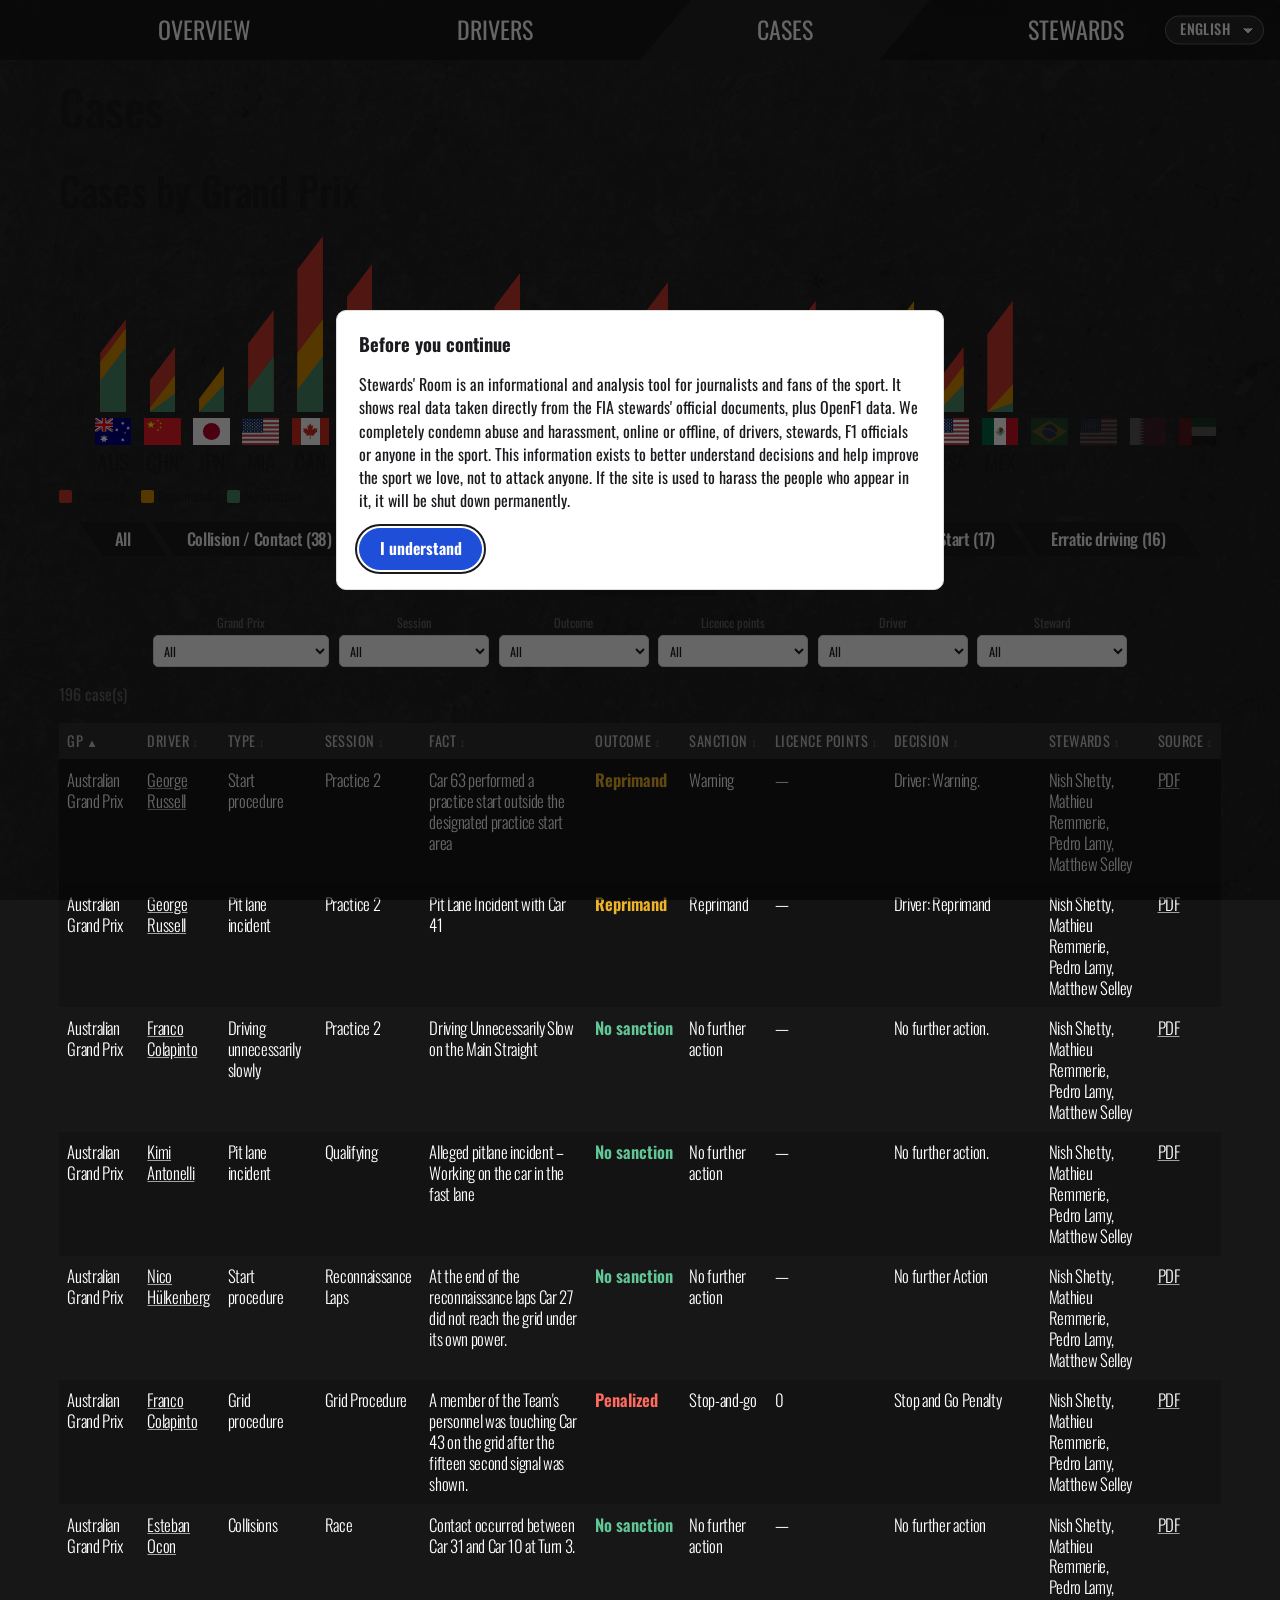
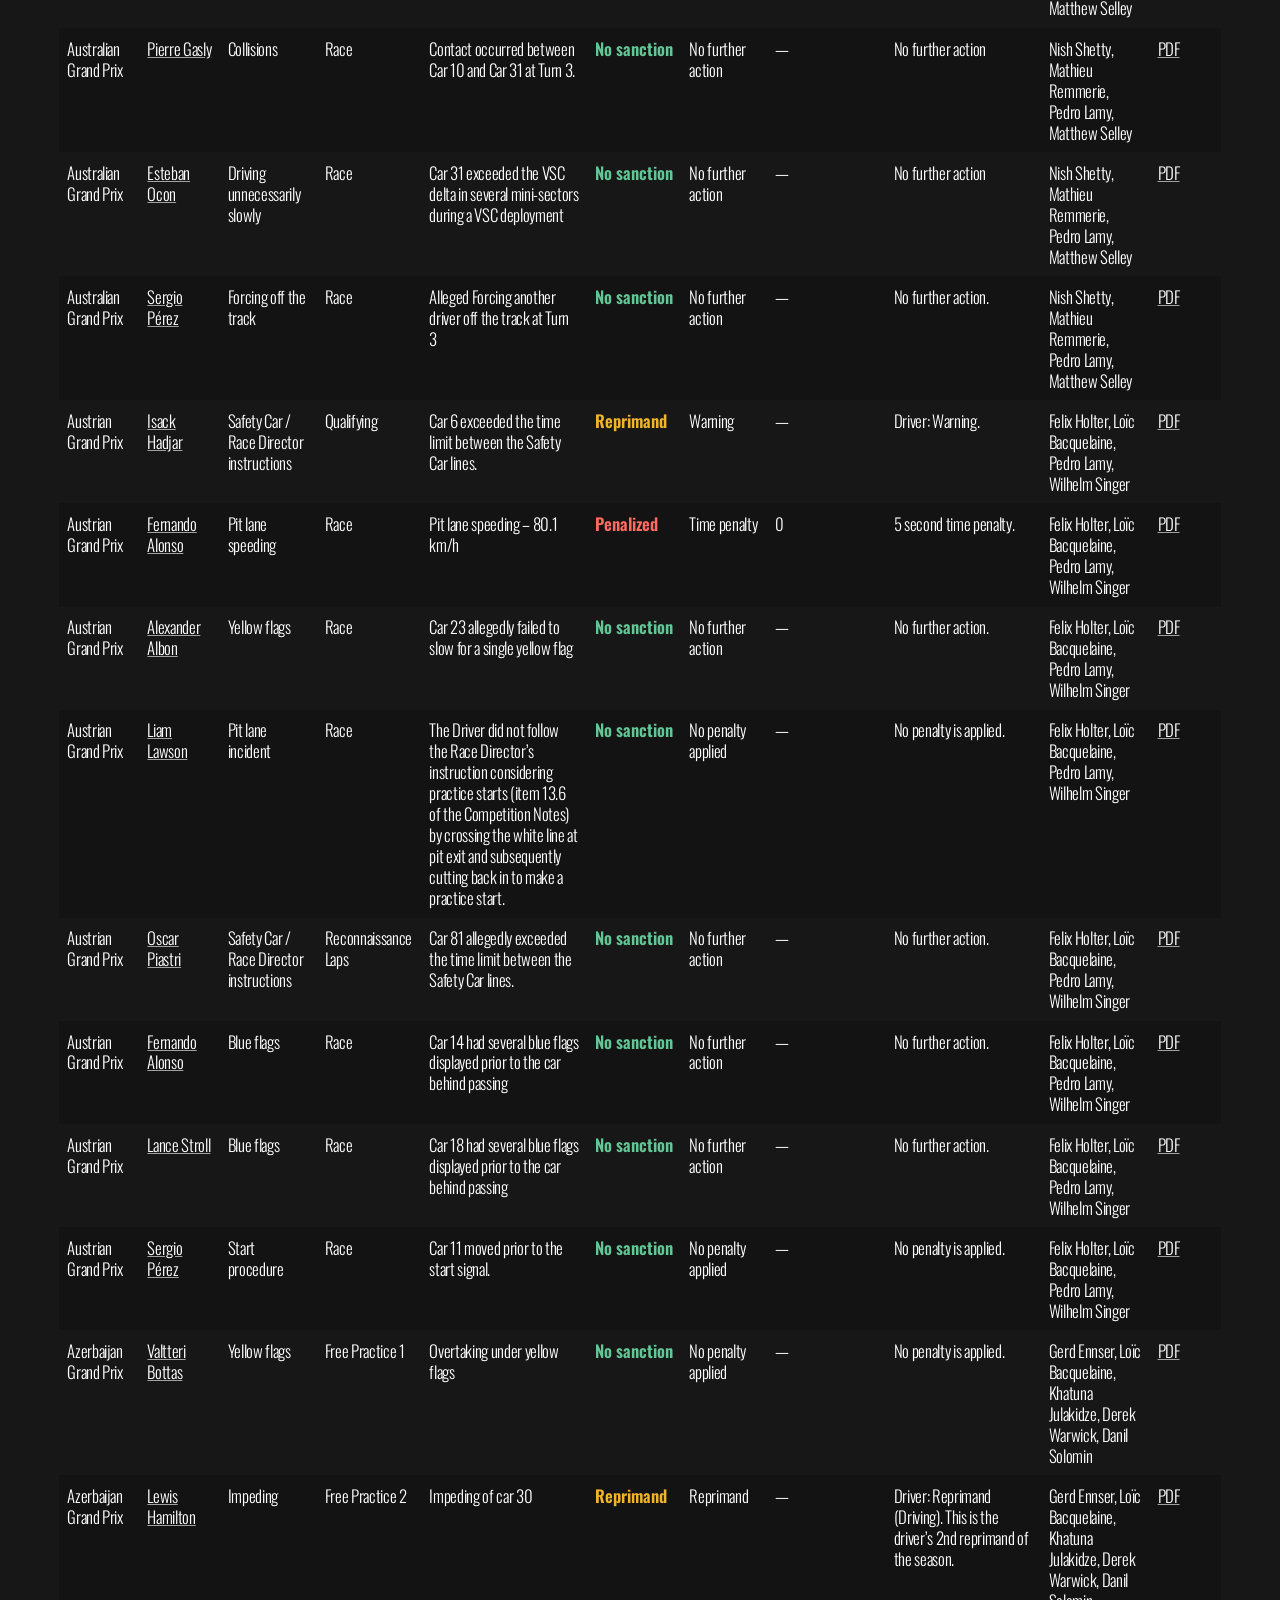
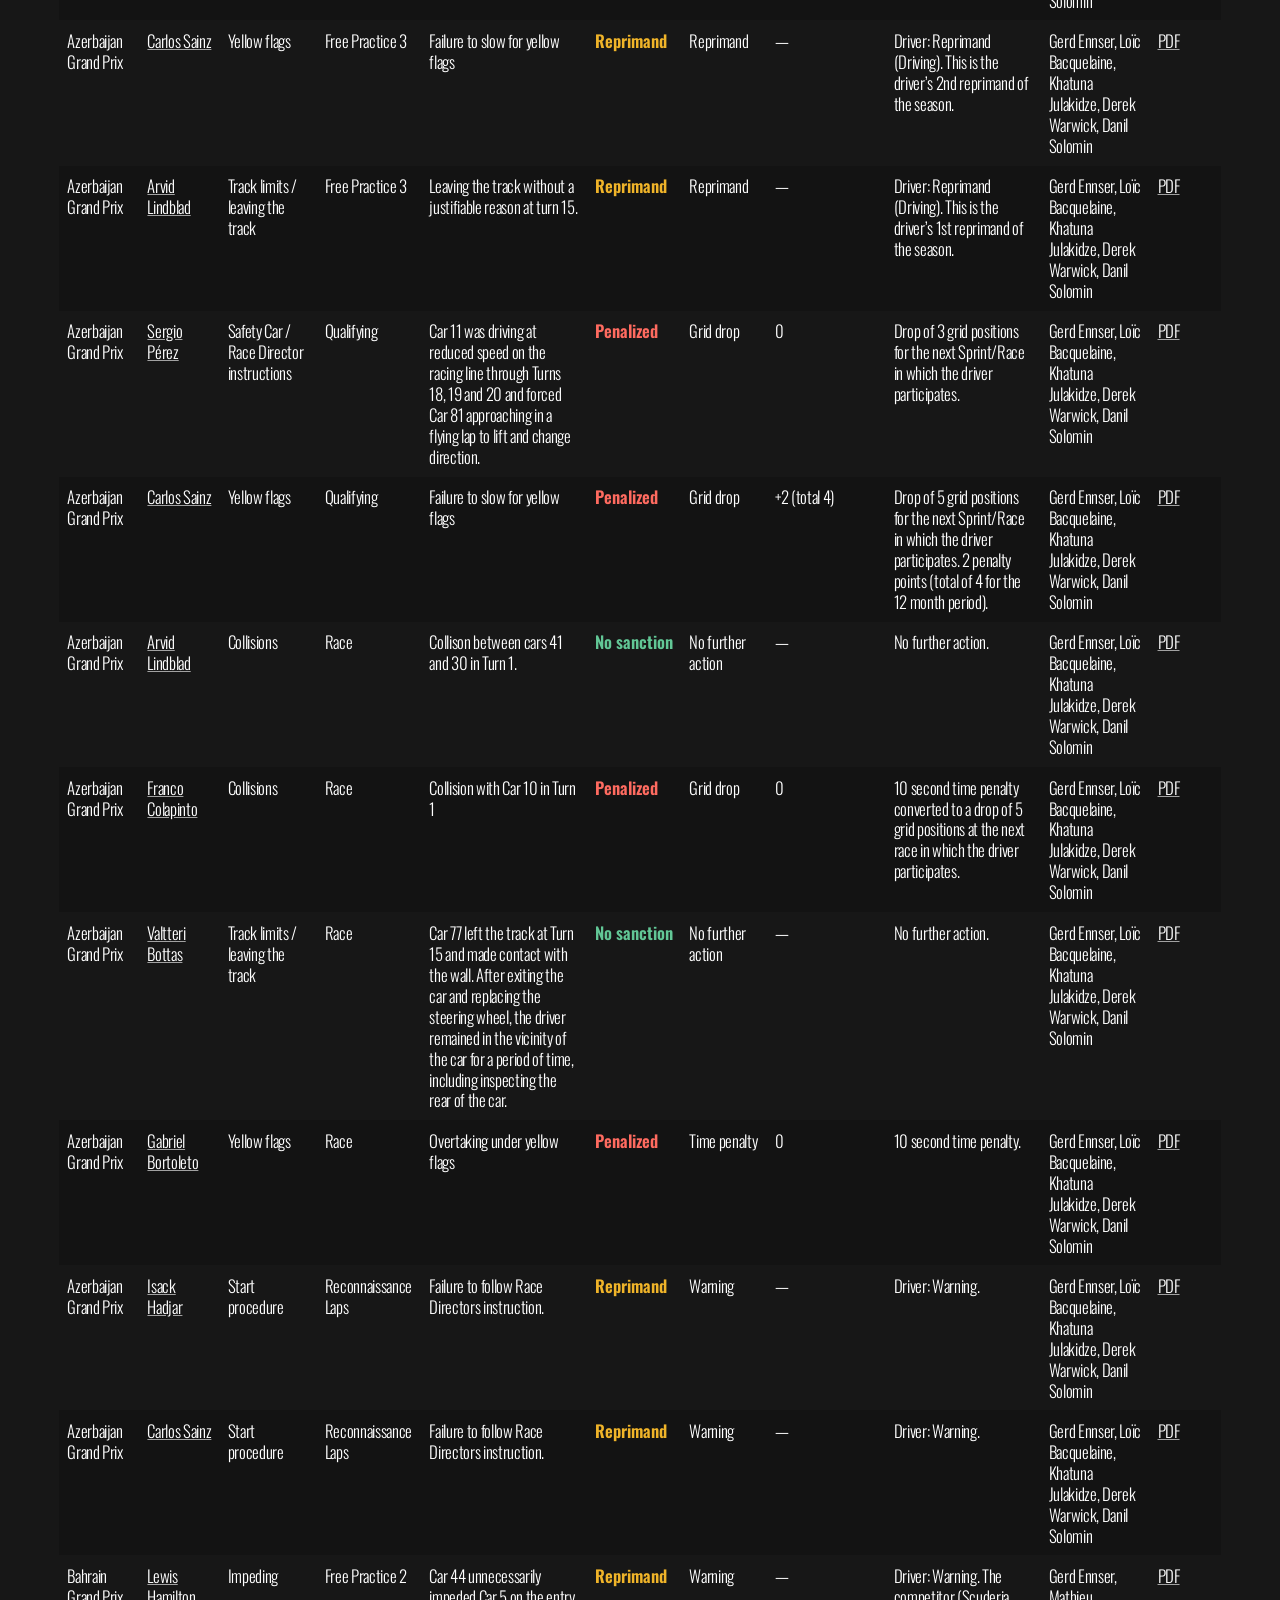
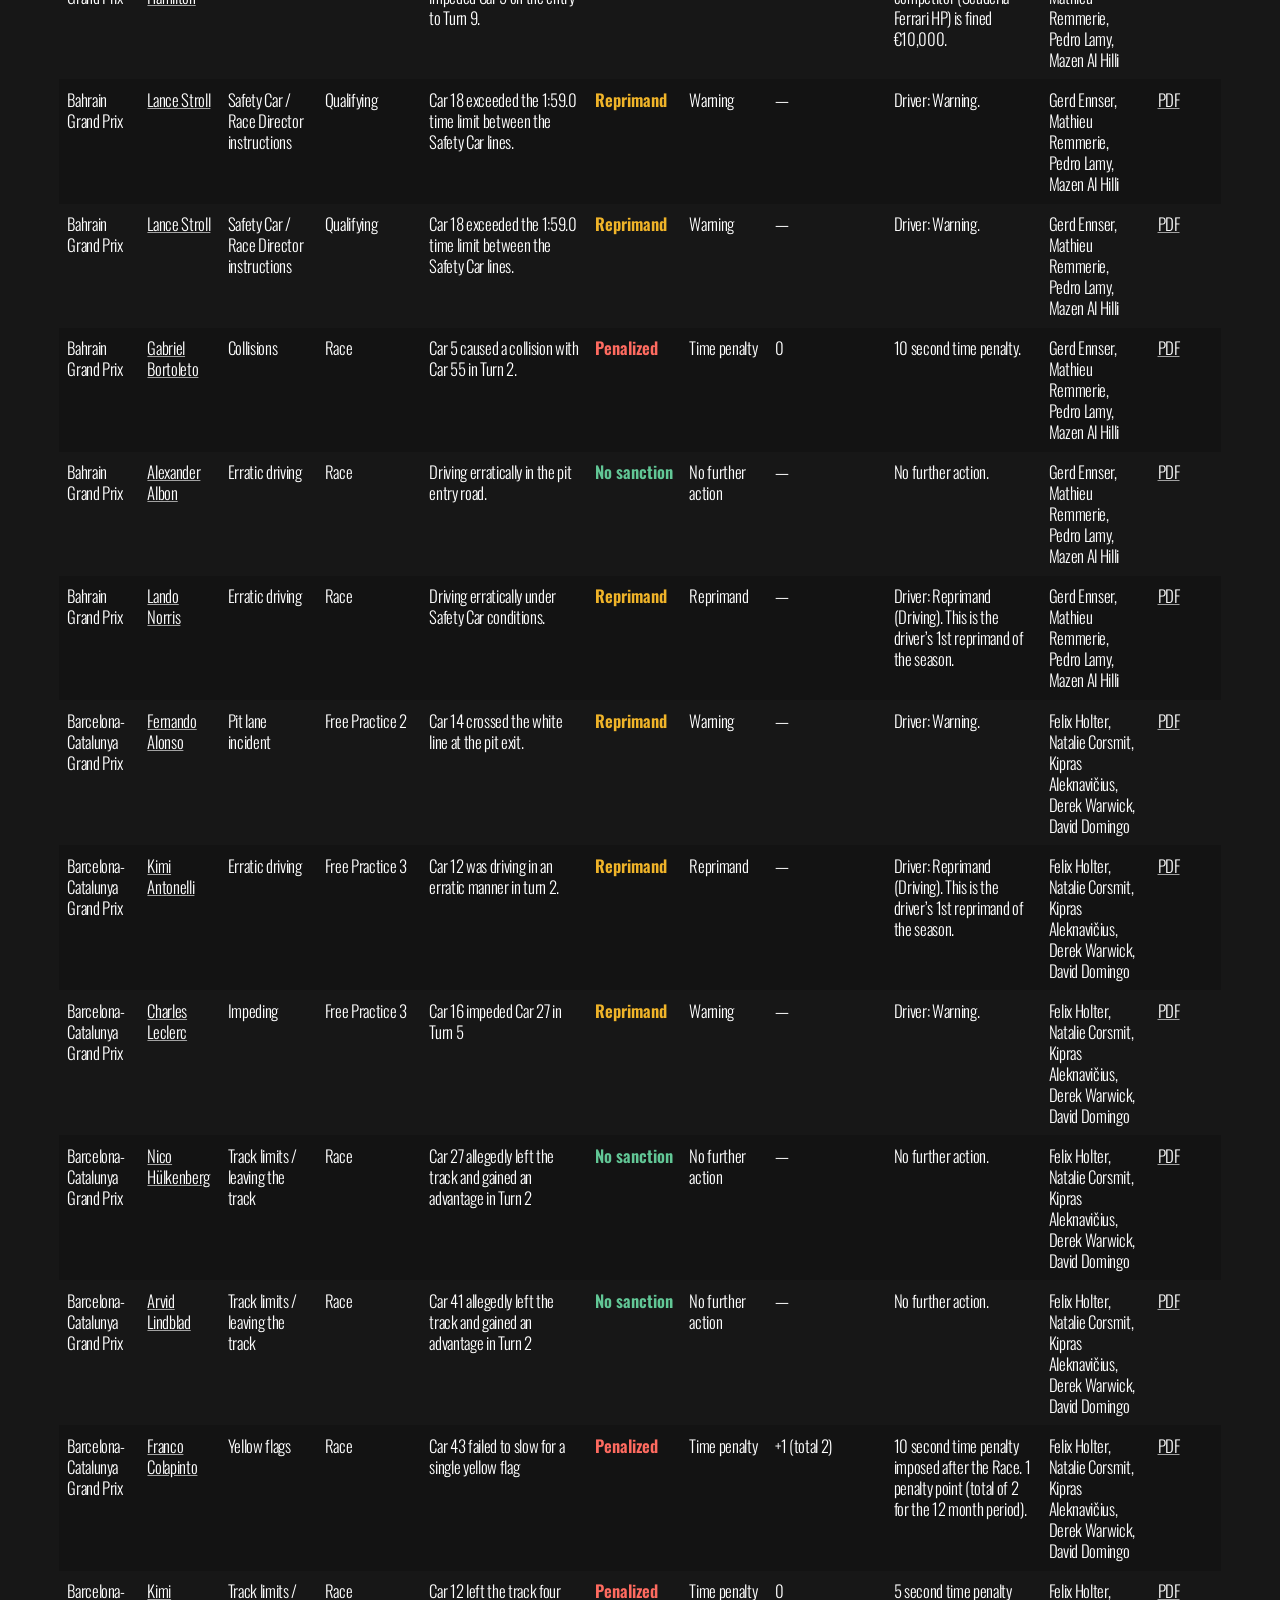
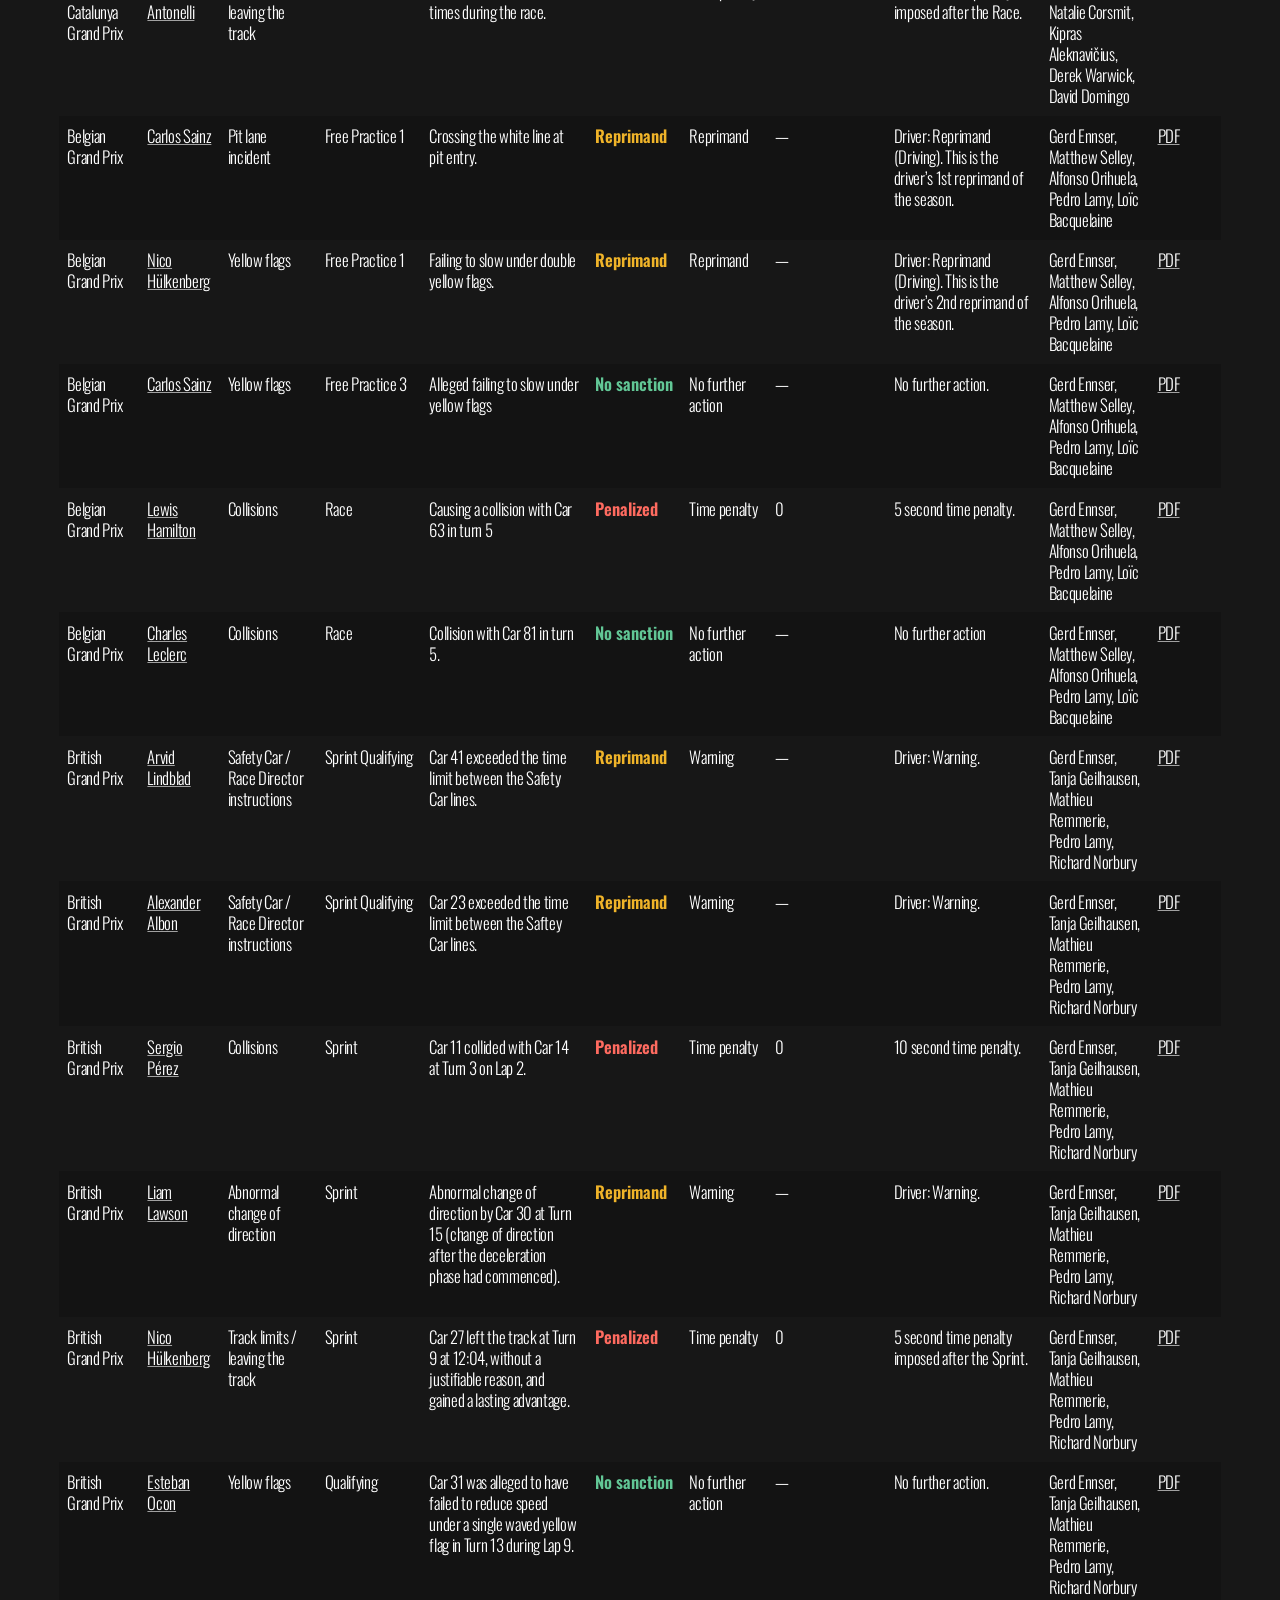
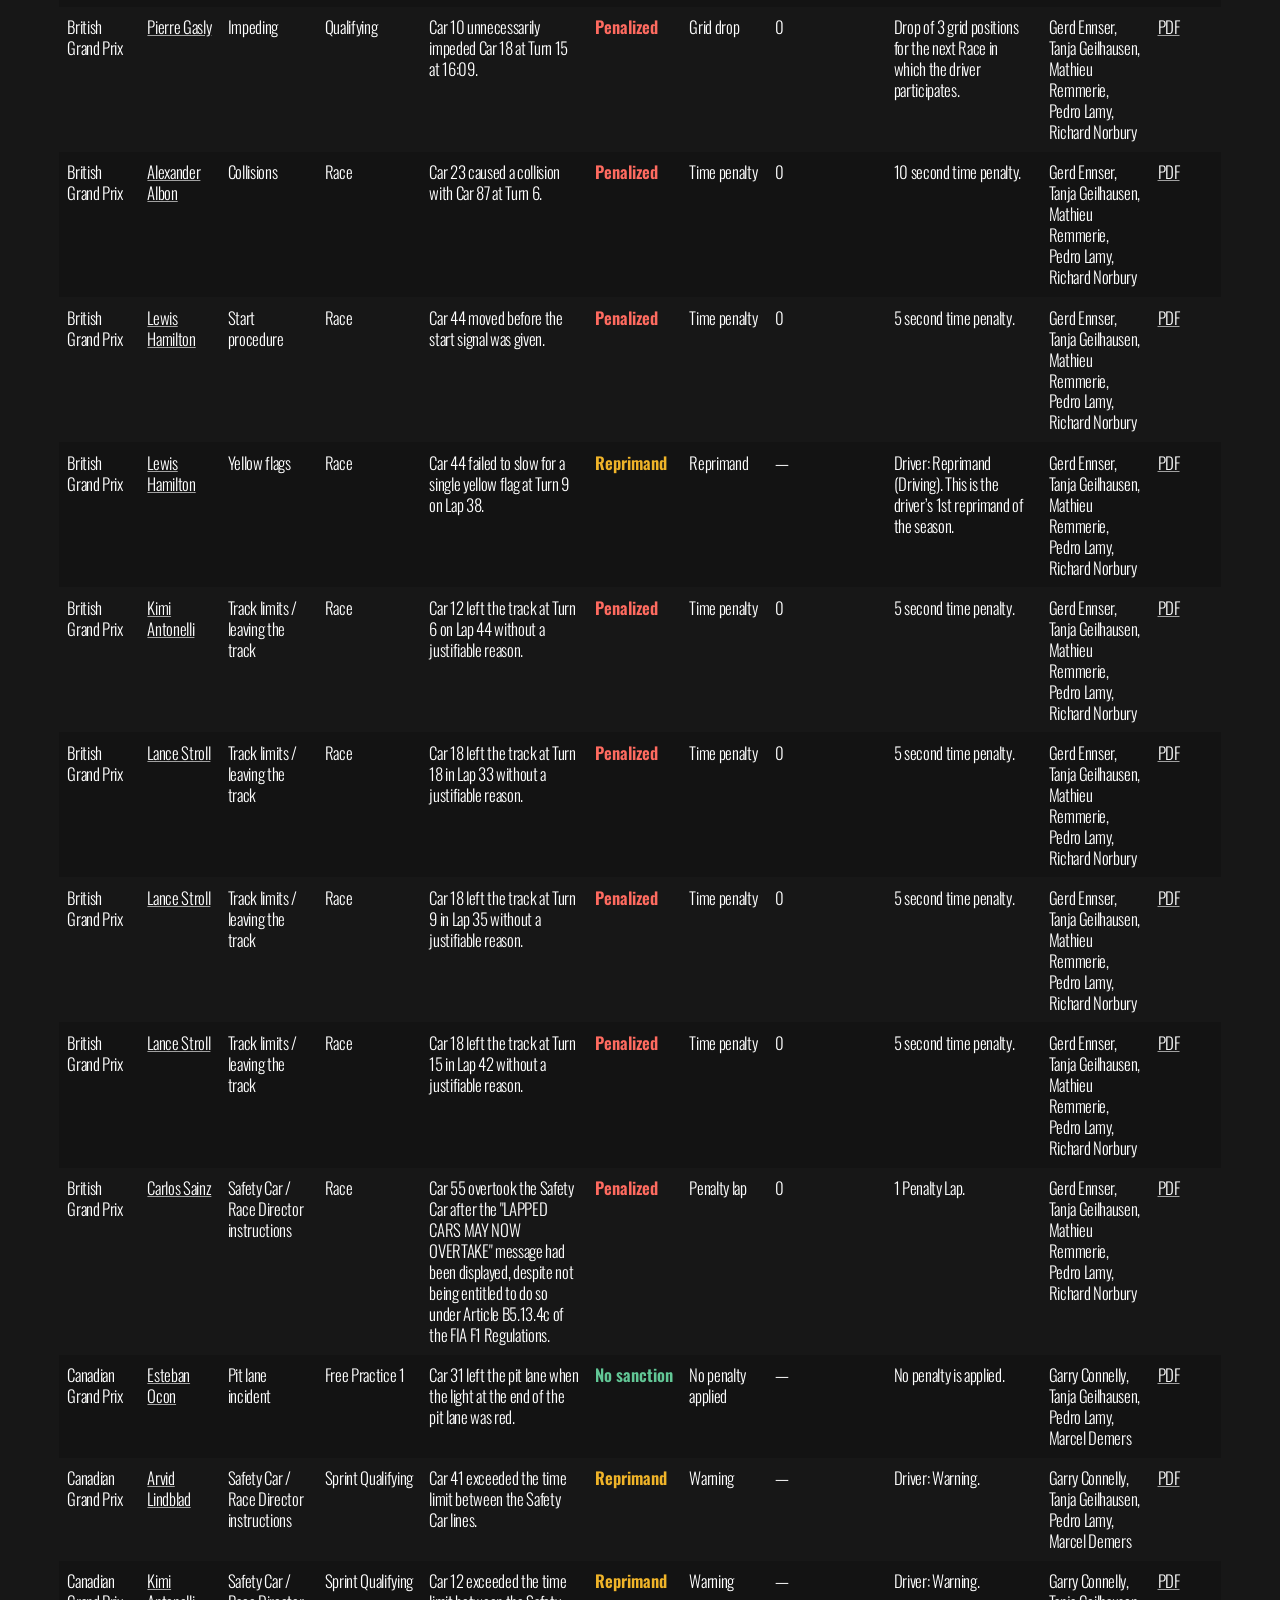
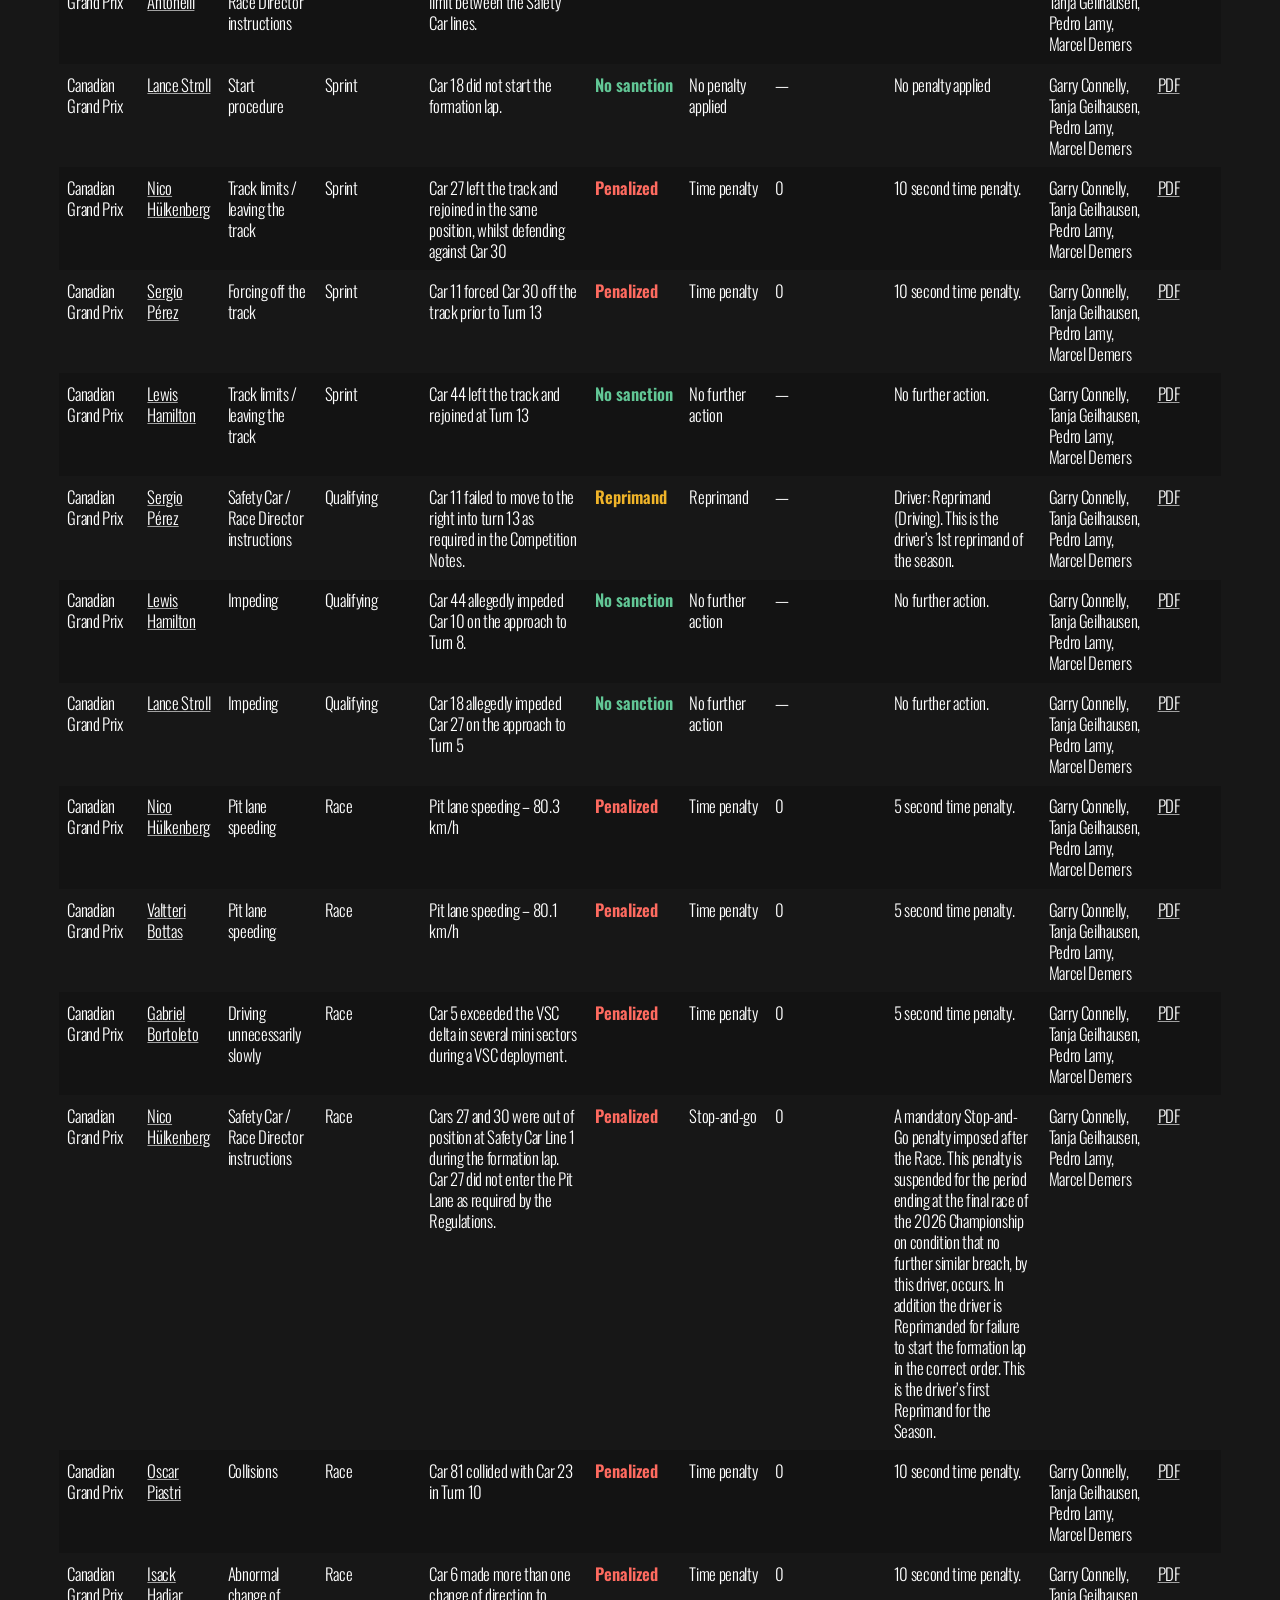
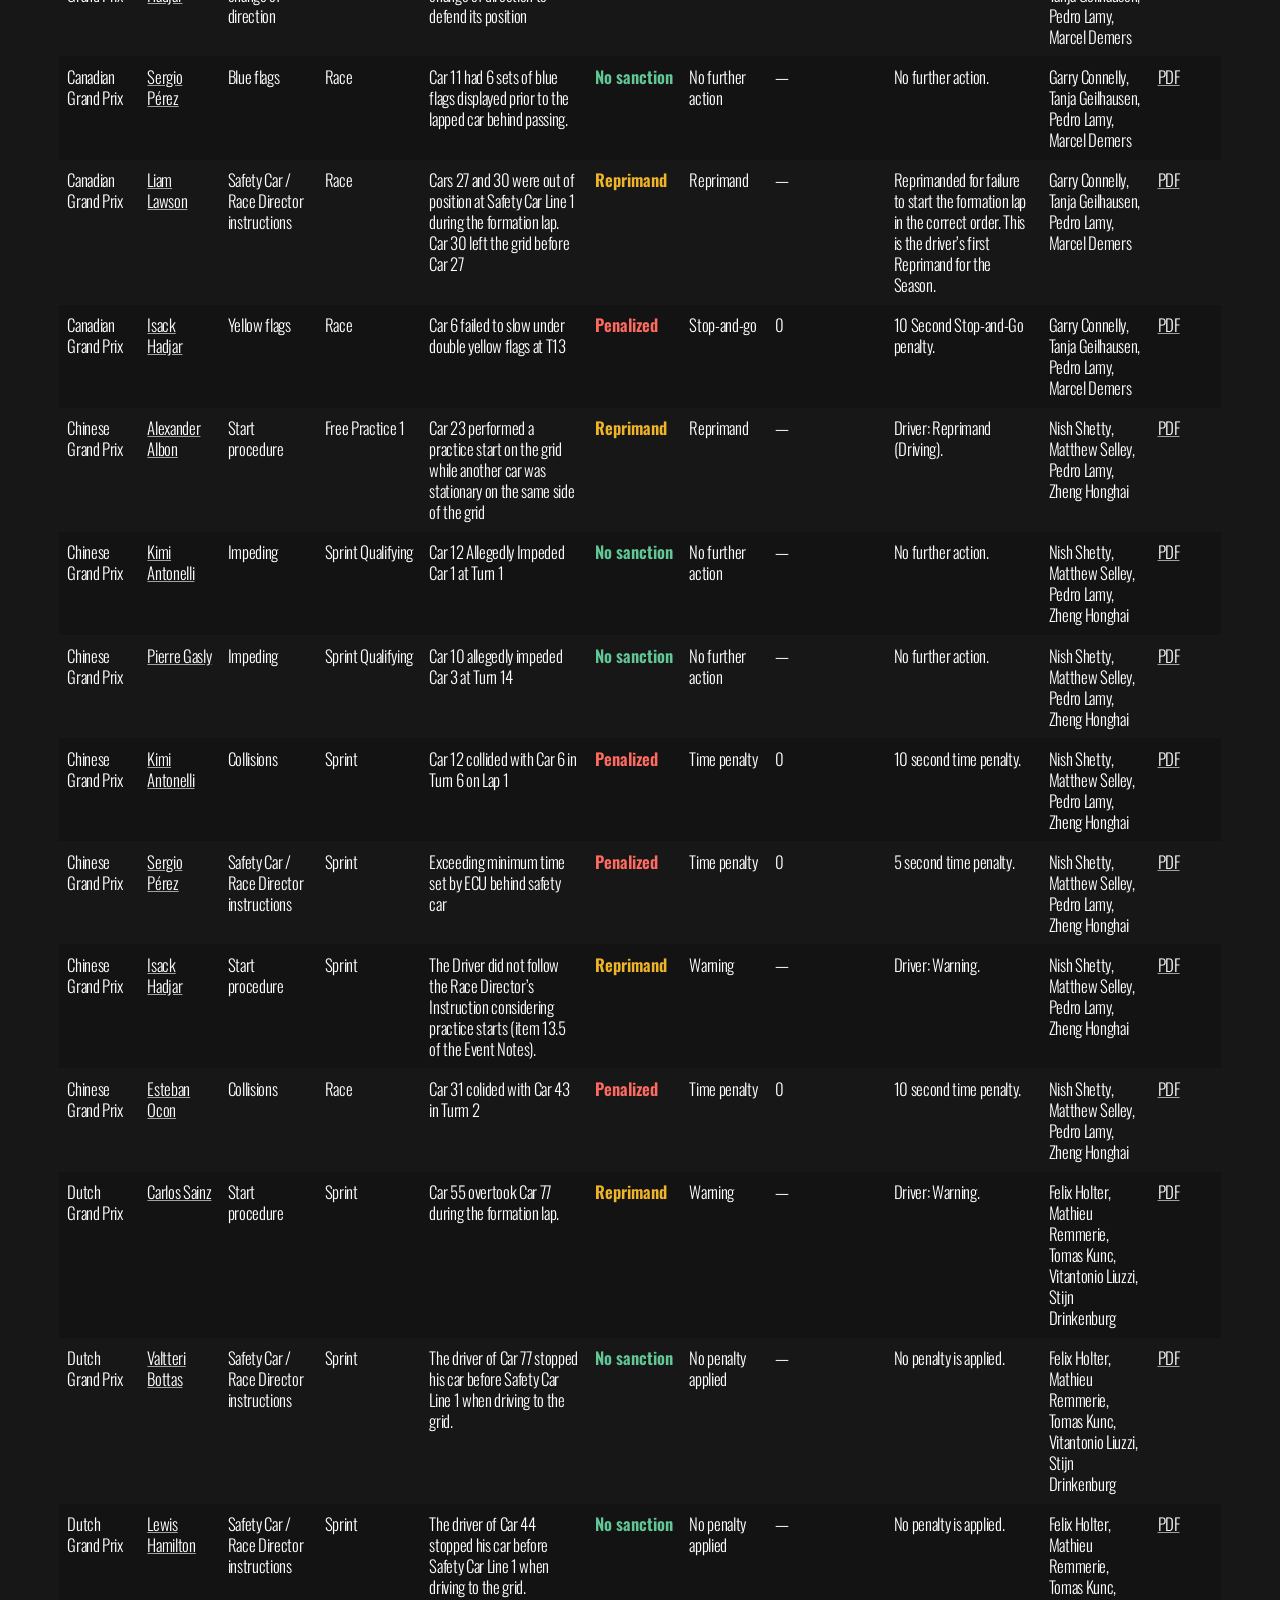
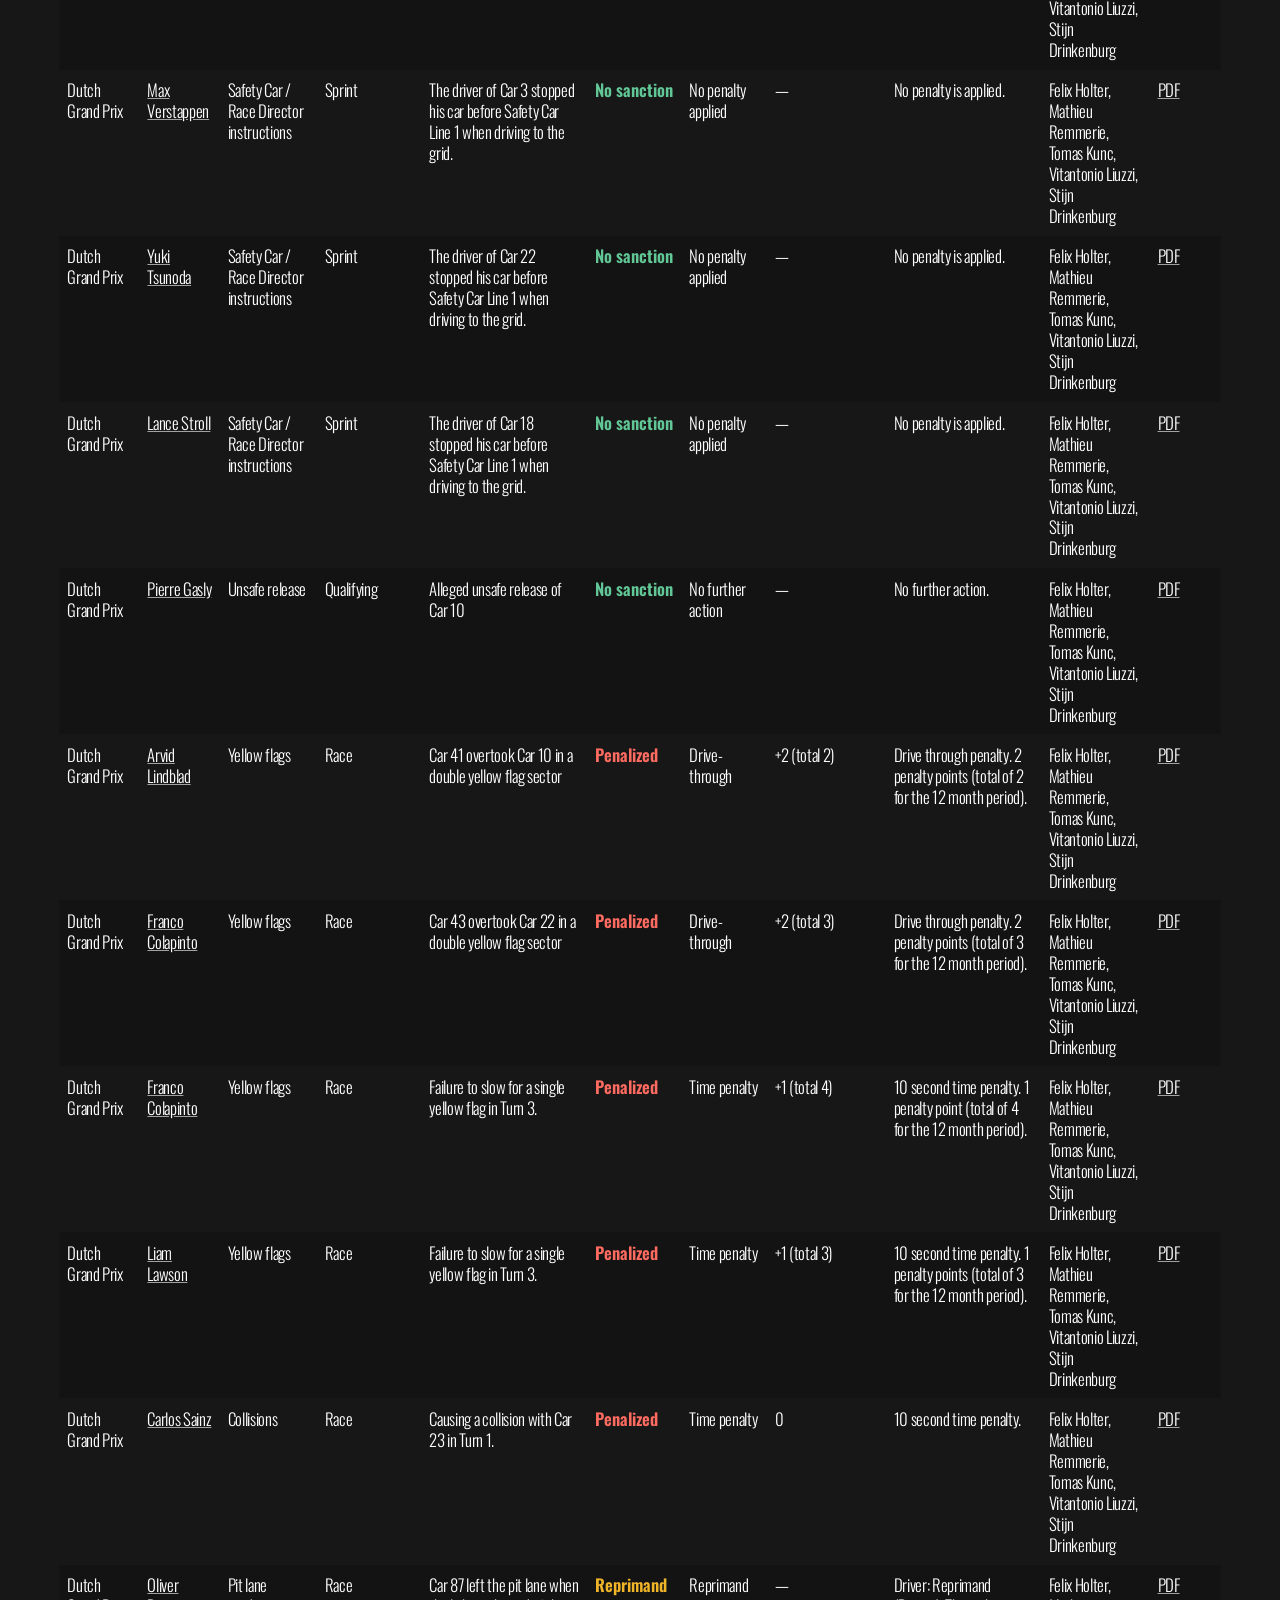
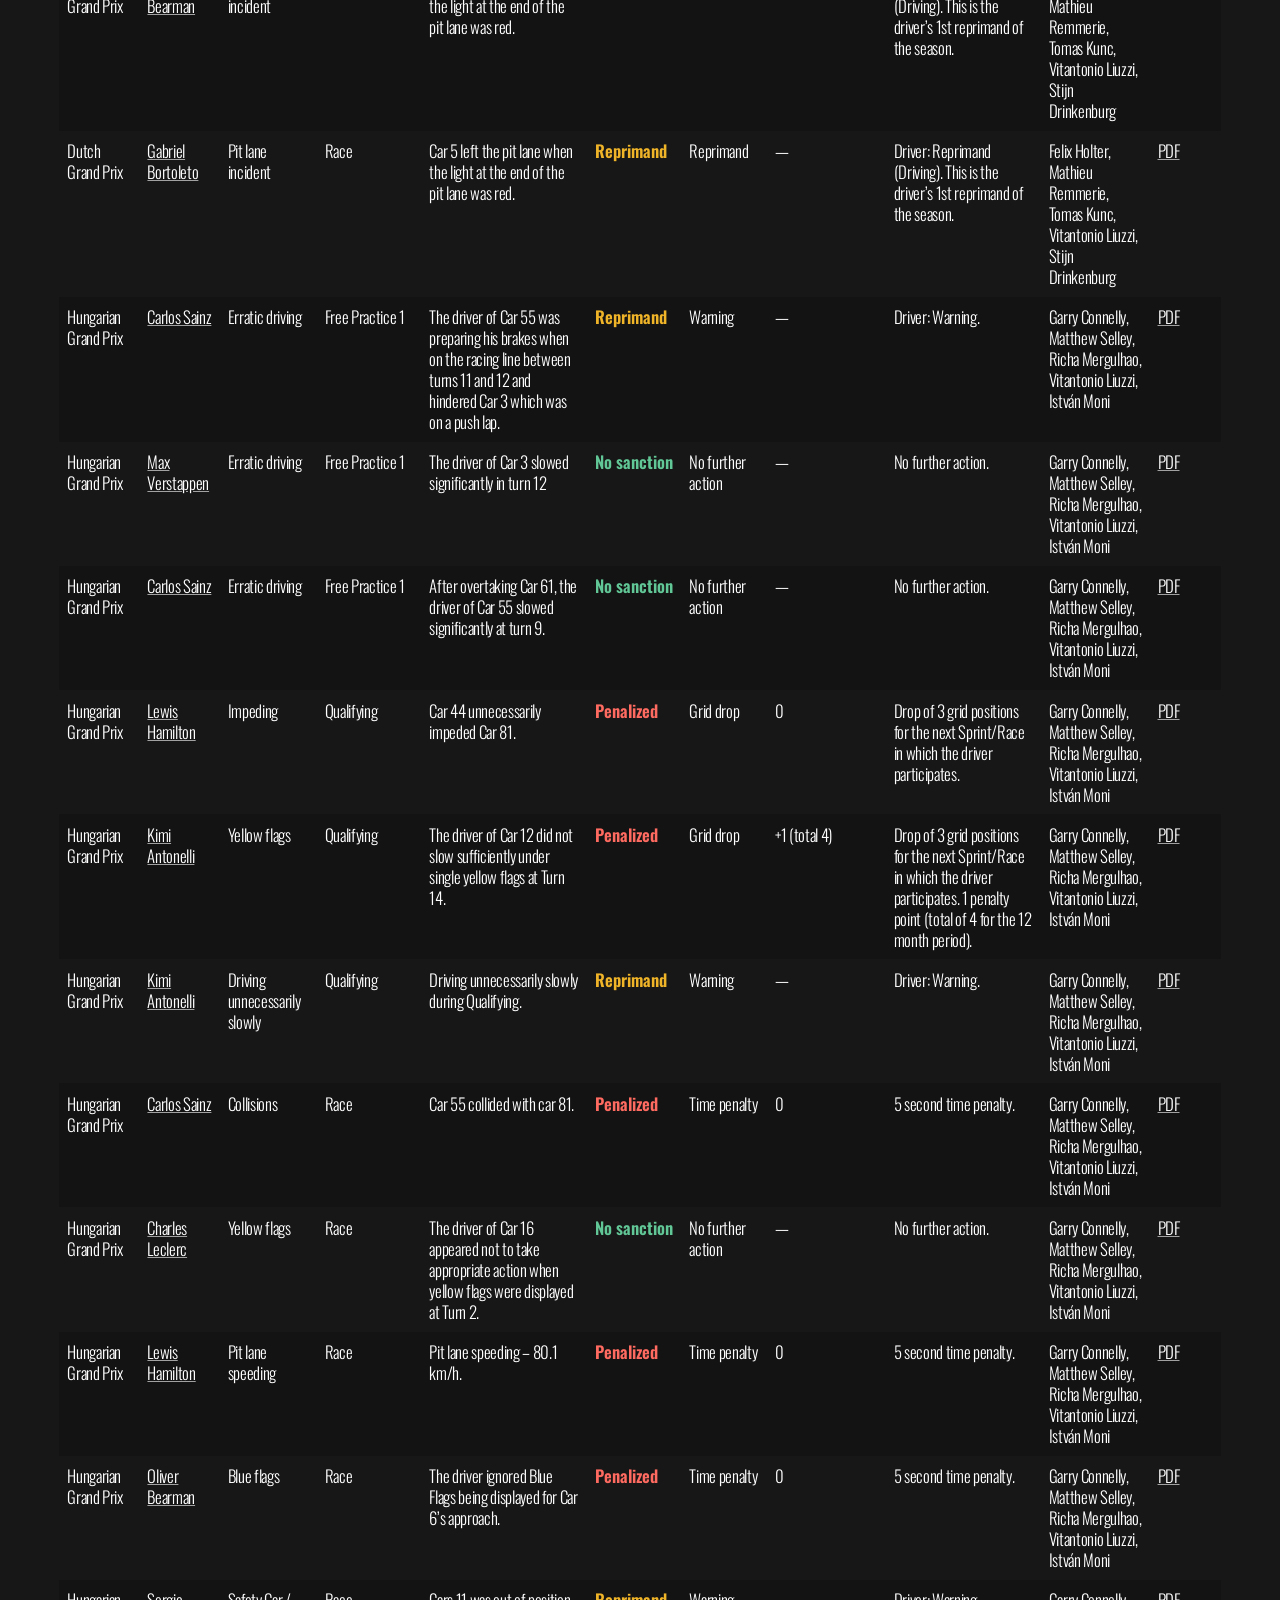
==== commit 724a9551: "Publish the cases page changes and the announced Grands Prix Cases page reordered (chart, buttons, f" ====
--- a/site/cases.html
+++ b/site/cases.html
@@ -16,8 +16,6 @@
 <header class="top" id="top"></header>
 <main>
   <h1 data-i18n="cases.title"></h1>
-  <div class="typebox" id="typeBox"></div>
-  <div class="filters" id="filters"></div>
   <h2 data-i18n="chart.title"></h2>
   <div id="gpChart"></div>
   <div class="legend">
@@ -25,11 +23,13 @@
     <span><i style="background:var(--rep)"></i><span data-i18n="outcome.reprimand"></span></span>
     <span><i style="background:var(--none)"></i><span data-i18n="outcome.none"></span></span>
   </div>
+  <div class="typebox" id="typeBox"></div>
+  <div class="filters" id="filters"></div>
+  <p class="muted" id="count"></p>
+  <div id="cases"></div>
   <h2 data-i18n="types.title"></h2>
   <p class="muted" data-i18n="types.note"></p>
   <div id="types"></div>
-  <p class="muted" id="count"></p>
-  <div id="cases"></div>
 </main>
 <script type="module" src="js/cases.js"></script>
 </body>
--- a/site/styles.css
+++ b/site/styles.css
@@ -440,3 +440,71 @@
   .ov-f1, .ov-sr, .ov-season, .ov-stats, .ov-title::before, #drivers.is-entering tbody tr, .dcard, .hero-info > *, .hero-head::before, .herobox::before { animation: none; }
   .hero-photo { transform: none; transition: none; }
 }
+
+/* Cases page: the filters are centred, like the type buttons under them. */
+body:has(#filters) .filters { justify-content: center; margin: 1.2rem 0 .8rem; }
+body:has(#filters) .filters label { align-items: center; }
+
+/* Cases page entrance: title and chart first (the bars grow, left to right), then the filters, the buttons and the table rows. First draw only (.is-entering), off with "reduce motion". */
+@keyframes bar-grow { from { height: 0; } }
+@keyframes fade-only { from { opacity: 0; } }
+body:has(#gpChart) main > h1 { animation: rise-in .6s cubic-bezier(.2, .7, .2, 1) backwards; }
+body:has(#gpChart) main > h2:first-of-type { animation: rise-in .6s cubic-bezier(.2, .7, .2, 1) .06s backwards; }
+#gpChart.is-entering .gpline { animation: fade-only .5s ease-out .15s backwards; }
+#gpChart.is-entering .gpcol { animation: rise-in .5s cubic-bezier(.2, .7, .2, 1) backwards; }
+#gpChart.is-entering .seg { animation: bar-grow .75s cubic-bezier(.2, .7, .2, 1) backwards; }
+#gpChart.is-entering .gpcol:nth-child(2), #gpChart.is-entering .gpcol:nth-child(2) .seg { animation-delay: 0.2s; }
+#gpChart.is-entering .gpcol:nth-child(3), #gpChart.is-entering .gpcol:nth-child(3) .seg { animation-delay: 0.23s; }
+#gpChart.is-entering .gpcol:nth-child(4), #gpChart.is-entering .gpcol:nth-child(4) .seg { animation-delay: 0.26s; }
+#gpChart.is-entering .gpcol:nth-child(5), #gpChart.is-entering .gpcol:nth-child(5) .seg { animation-delay: 0.29s; }
+#gpChart.is-entering .gpcol:nth-child(6), #gpChart.is-entering .gpcol:nth-child(6) .seg { animation-delay: 0.32s; }
+#gpChart.is-entering .gpcol:nth-child(7), #gpChart.is-entering .gpcol:nth-child(7) .seg { animation-delay: 0.35s; }
+#gpChart.is-entering .gpcol:nth-child(8), #gpChart.is-entering .gpcol:nth-child(8) .seg { animation-delay: 0.38s; }
+#gpChart.is-entering .gpcol:nth-child(9), #gpChart.is-entering .gpcol:nth-child(9) .seg { animation-delay: 0.41s; }
+#gpChart.is-entering .gpcol:nth-child(10), #gpChart.is-entering .gpcol:nth-child(10) .seg { animation-delay: 0.44s; }
+#gpChart.is-entering .gpcol:nth-child(11), #gpChart.is-entering .gpcol:nth-child(11) .seg { animation-delay: 0.47s; }
+#gpChart.is-entering .gpcol:nth-child(12), #gpChart.is-entering .gpcol:nth-child(12) .seg { animation-delay: 0.5s; }
+#gpChart.is-entering .gpcol:nth-child(13), #gpChart.is-entering .gpcol:nth-child(13) .seg { animation-delay: 0.53s; }
+#gpChart.is-entering .gpcol:nth-child(14), #gpChart.is-entering .gpcol:nth-child(14) .seg { animation-delay: 0.56s; }
+#gpChart.is-entering .gpcol:nth-child(15), #gpChart.is-entering .gpcol:nth-child(15) .seg { animation-delay: 0.59s; }
+#gpChart.is-entering .gpcol:nth-child(16), #gpChart.is-entering .gpcol:nth-child(16) .seg { animation-delay: 0.62s; }
+#gpChart.is-entering .gpcol:nth-child(17), #gpChart.is-entering .gpcol:nth-child(17) .seg { animation-delay: 0.65s; }
+#gpChart.is-entering .gpcol:nth-child(18), #gpChart.is-entering .gpcol:nth-child(18) .seg { animation-delay: 0.68s; }
+#gpChart.is-entering .gpcol:nth-child(19), #gpChart.is-entering .gpcol:nth-child(19) .seg { animation-delay: 0.71s; }
+#gpChart.is-entering .gpcol:nth-child(20), #gpChart.is-entering .gpcol:nth-child(20) .seg { animation-delay: 0.74s; }
+#gpChart.is-entering .gpcol:nth-child(21), #gpChart.is-entering .gpcol:nth-child(21) .seg { animation-delay: 0.77s; }
+#gpChart.is-entering .gpcol:nth-child(22), #gpChart.is-entering .gpcol:nth-child(22) .seg { animation-delay: 0.8s; }
+#gpChart.is-entering .gpcol:nth-child(23), #gpChart.is-entering .gpcol:nth-child(23) .seg { animation-delay: 0.83s; }
+#gpChart.is-entering .gpcol:nth-child(24), #gpChart.is-entering .gpcol:nth-child(24) .seg { animation-delay: 0.86s; }
+#gpChart.is-entering .gpcol:nth-child(25), #gpChart.is-entering .gpcol:nth-child(25) .seg { animation-delay: 0.89s; }
+#gpChart.is-entering .gpcol:nth-child(26), #gpChart.is-entering .gpcol:nth-child(26) .seg { animation-delay: 0.92s; }
+#gpChart.is-entering .gpcol:nth-child(27), #gpChart.is-entering .gpcol:nth-child(27) .seg { animation-delay: 0.95s; }
+#gpChart.is-entering .gpcol:nth-child(28), #gpChart.is-entering .gpcol:nth-child(28) .seg { animation-delay: 0.98s; }
+#gpChart.is-entering .gpcol:nth-child(29), #gpChart.is-entering .gpcol:nth-child(29) .seg { animation-delay: 1.01s; }
+#gpChart.is-entering .gpcol:nth-child(30), #gpChart.is-entering .gpcol:nth-child(30) .seg { animation-delay: 1.04s; }
+#gpChart.is-entering .gpcol:nth-child(31), #gpChart.is-entering .gpcol:nth-child(31) .seg { animation-delay: 1.07s; }
+body:has(#gpChart) .legend { animation: fade-only .5s ease-out .7s backwards; }
+body:has(#gpChart) #filters { animation: rise-in .6s cubic-bezier(.2, .7, .2, 1) .6s backwards; }
+body:has(#gpChart) #typeBox { animation: rise-in .6s cubic-bezier(.2, .7, .2, 1) .5s backwards; }
+#cases.is-entering tbody tr, #types.is-entering tbody tr { animation: rise-in .45s cubic-bezier(.2, .7, .2, 1) 1s backwards; }
+#cases.is-entering tbody tr:nth-child(1), #types.is-entering tbody tr:nth-child(1) { animation-delay: 0.7s; }
+#cases.is-entering tbody tr:nth-child(2), #types.is-entering tbody tr:nth-child(2) { animation-delay: 0.73s; }
+#cases.is-entering tbody tr:nth-child(3), #types.is-entering tbody tr:nth-child(3) { animation-delay: 0.76s; }
+#cases.is-entering tbody tr:nth-child(4), #types.is-entering tbody tr:nth-child(4) { animation-delay: 0.79s; }
+#cases.is-entering tbody tr:nth-child(5), #types.is-entering tbody tr:nth-child(5) { animation-delay: 0.82s; }
+#cases.is-entering tbody tr:nth-child(6), #types.is-entering tbody tr:nth-child(6) { animation-delay: 0.85s; }
+#cases.is-entering tbody tr:nth-child(7), #types.is-entering tbody tr:nth-child(7) { animation-delay: 0.88s; }
+#cases.is-entering tbody tr:nth-child(8), #types.is-entering tbody tr:nth-child(8) { animation-delay: 0.91s; }
+#cases.is-entering tbody tr:nth-child(9), #types.is-entering tbody tr:nth-child(9) { animation-delay: 0.94s; }
+#cases.is-entering tbody tr:nth-child(10), #types.is-entering tbody tr:nth-child(10) { animation-delay: 0.97s; }
+#cases.is-entering tbody tr:nth-child(11), #types.is-entering tbody tr:nth-child(11) { animation-delay: 1s; }
+#cases.is-entering tbody tr:nth-child(12), #types.is-entering tbody tr:nth-child(12) { animation-delay: 1.03s; }
+#cases.is-entering tbody tr:nth-child(13), #types.is-entering tbody tr:nth-child(13) { animation-delay: 1.06s; }
+#cases.is-entering tbody tr:nth-child(14), #types.is-entering tbody tr:nth-child(14) { animation-delay: 1.09s; }
+@media (prefers-reduced-motion: reduce) {
+  body:has(#gpChart) main > h1, body:has(#gpChart) main > h2:first-of-type, #gpChart.is-entering .gpline, #gpChart.is-entering .gpcol, #gpChart.is-entering .seg, body:has(#gpChart) .legend, body:has(#gpChart) #filters, body:has(#gpChart) #typeBox, #cases.is-entering tbody tr, #types.is-entering tbody tr { animation: none; }
+}
+
+/* Grands Prix with no data yet (announced, or without processed documents) look exactly like the columns left out when one Grand Prix is selected: the whole column at 25%, same type as the others. */
+.gpcol.off { opacity: .25; }
+.gpcol.off .gpflag, .gpcol.off .gpcode { opacity: 1; }
